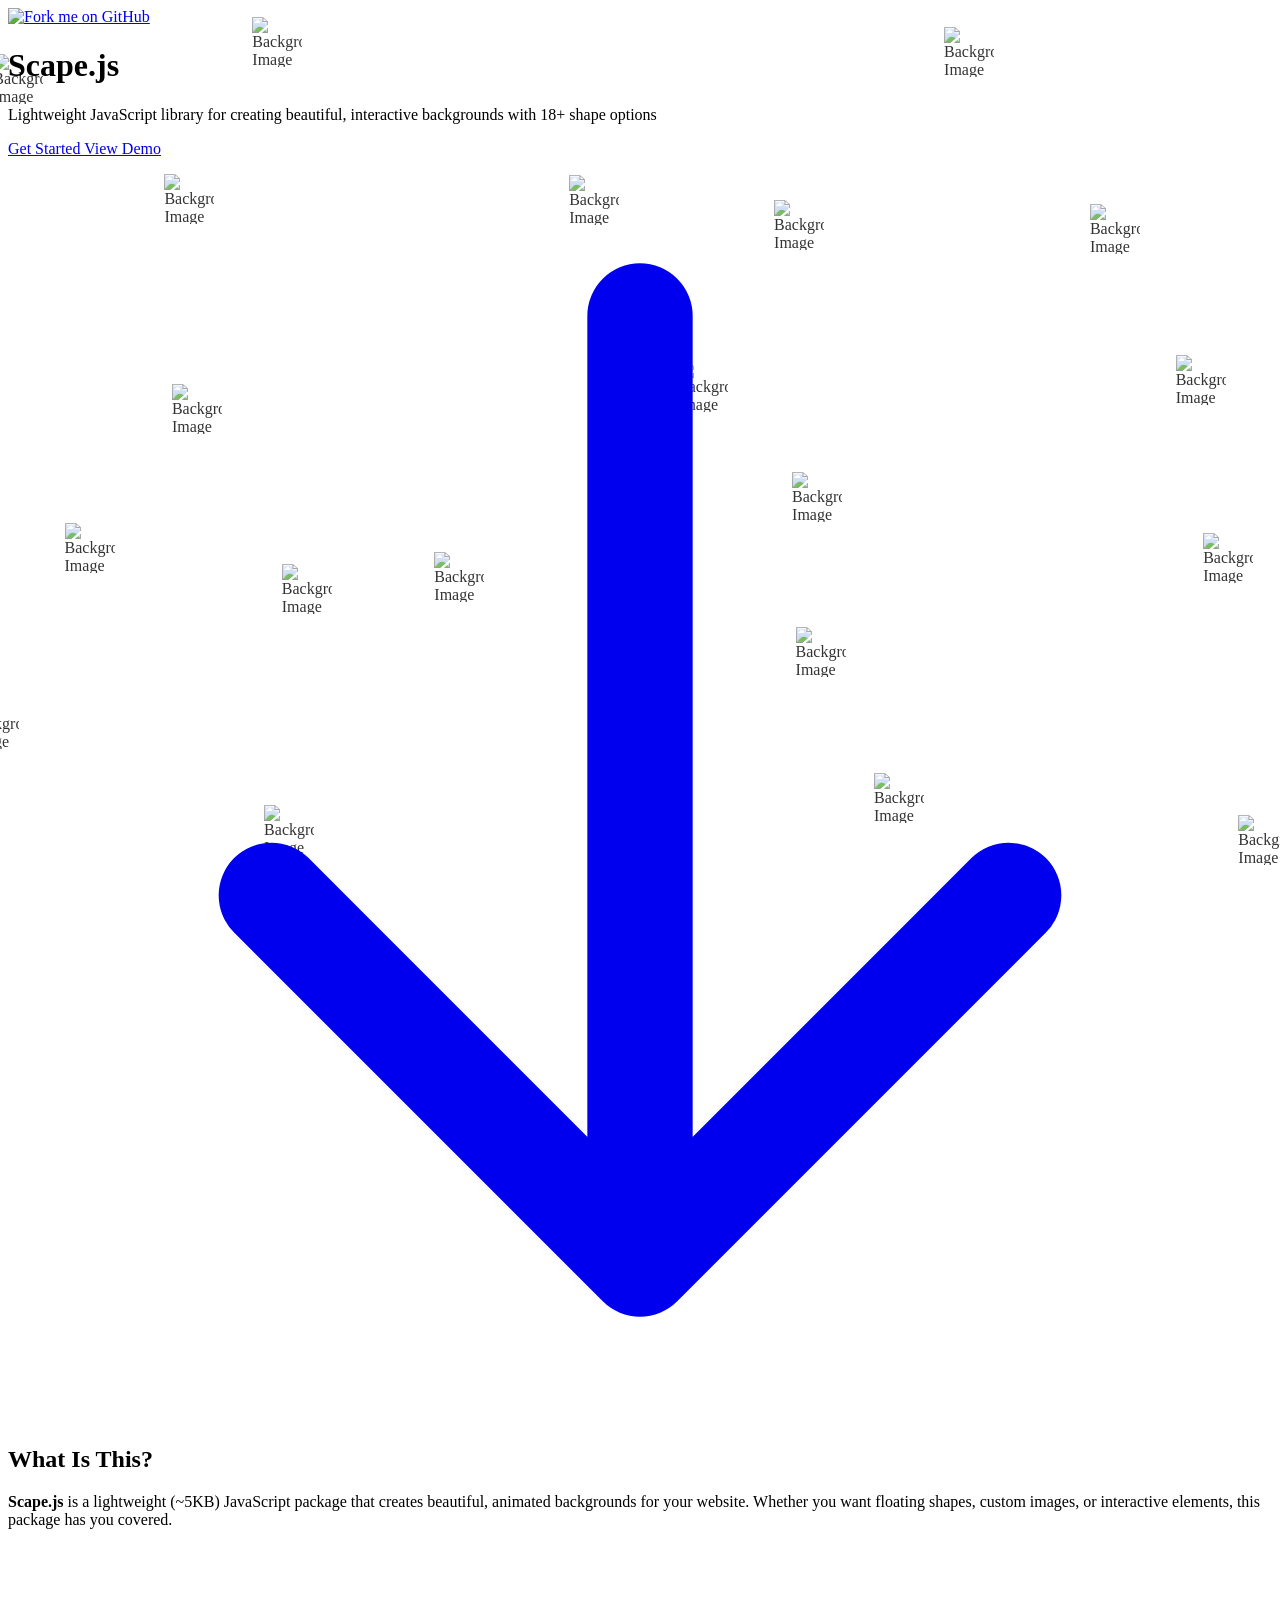
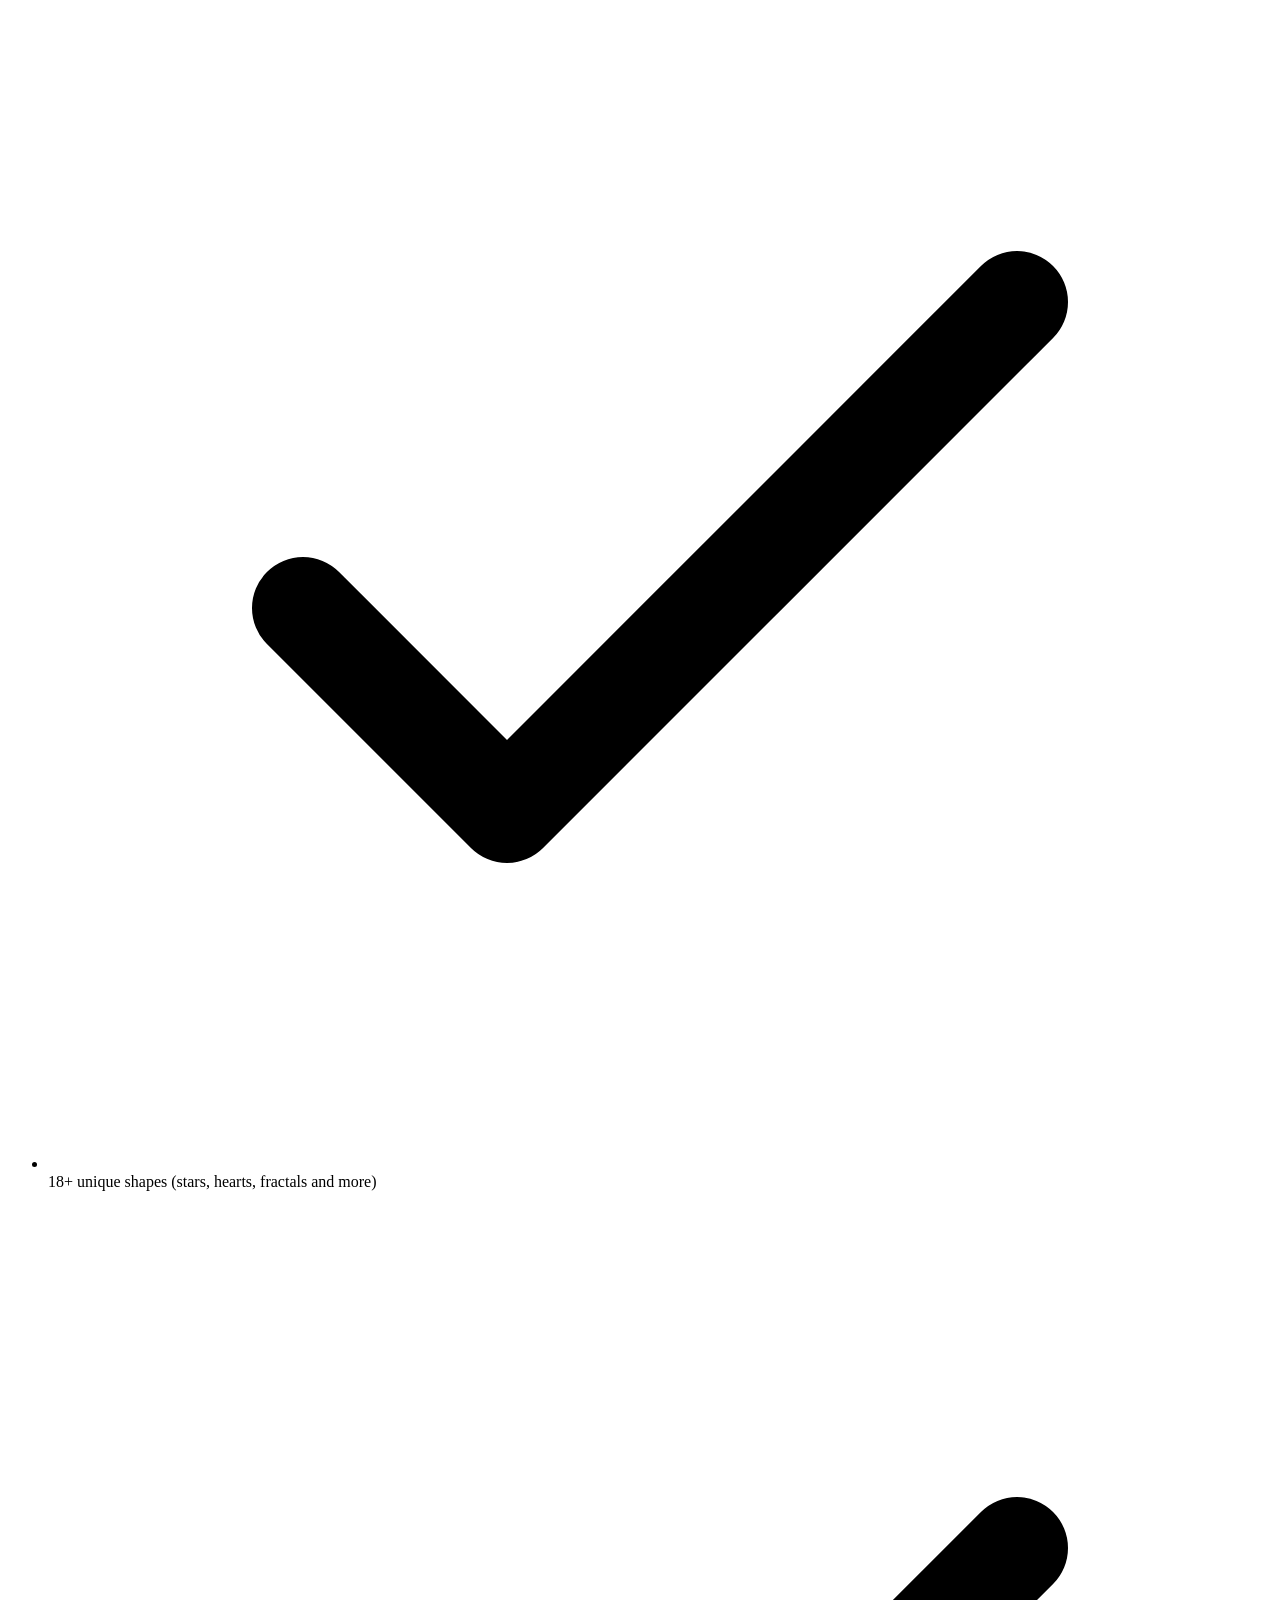
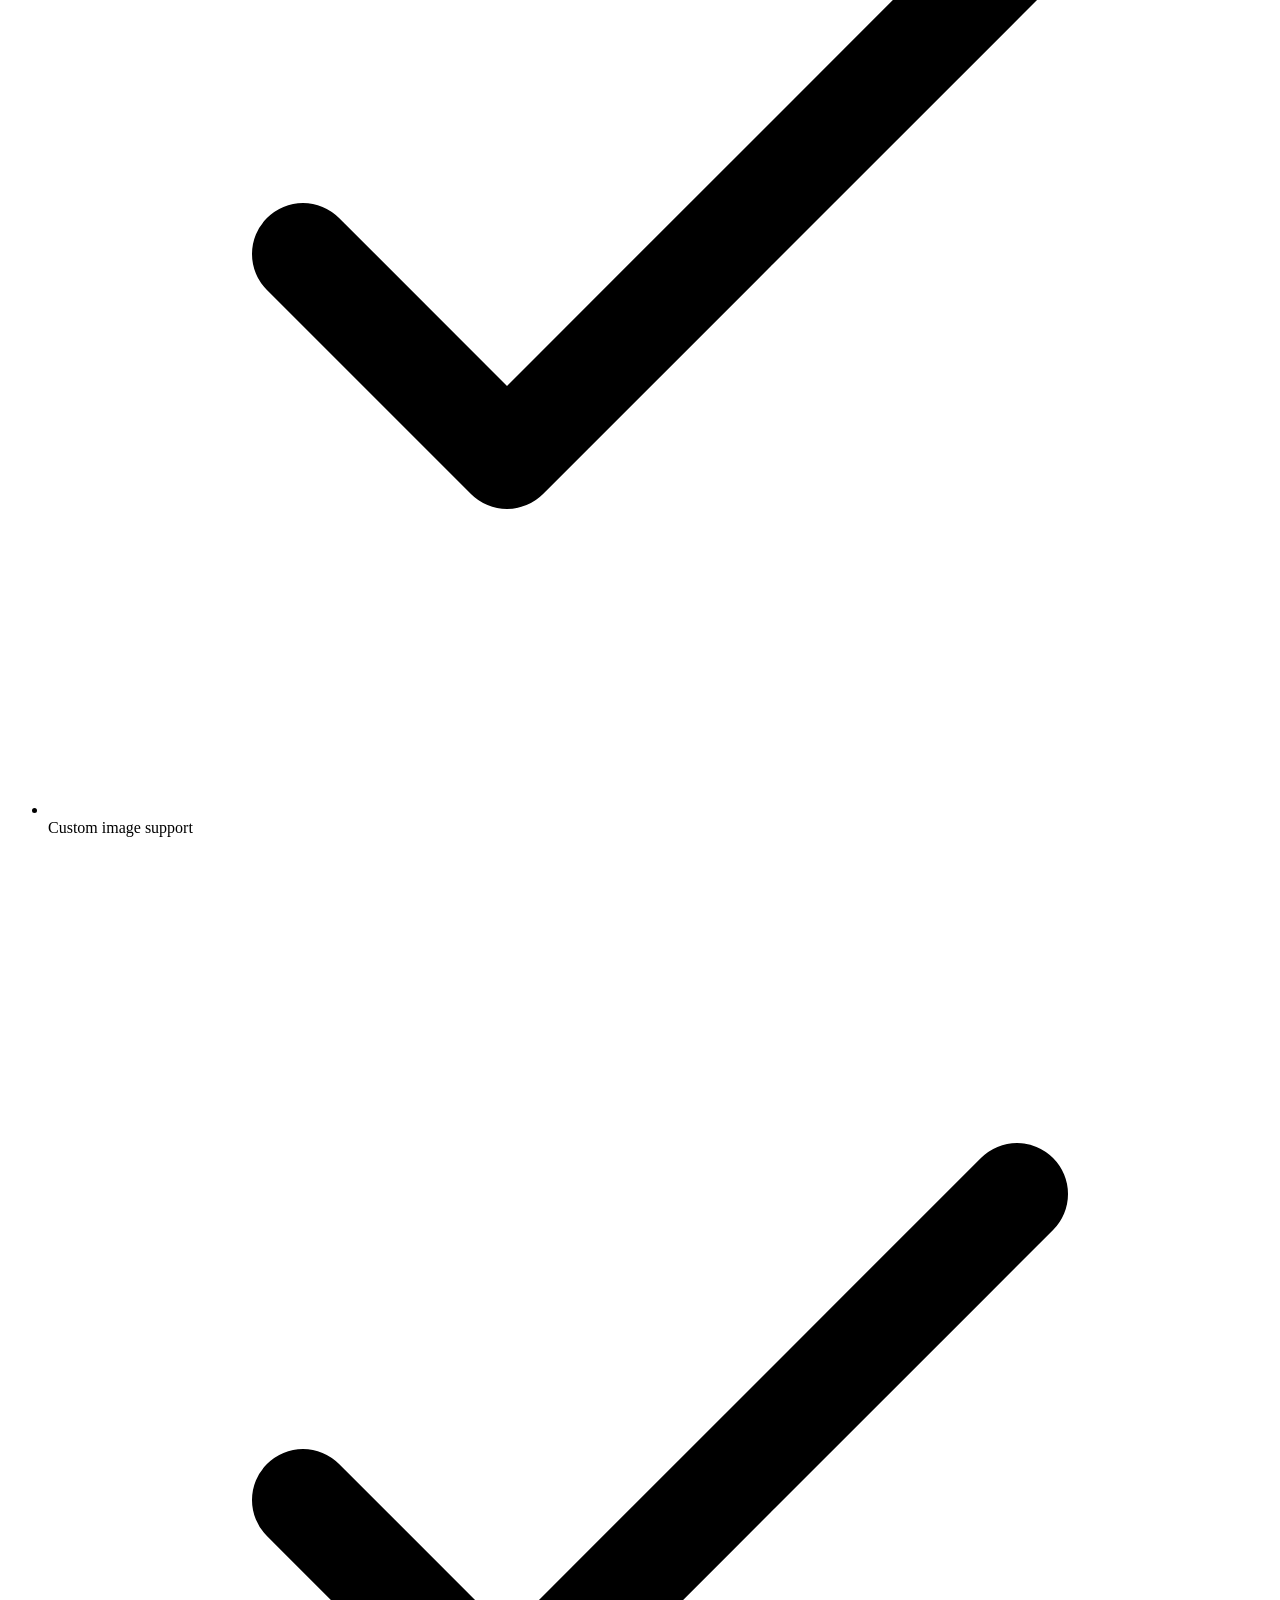
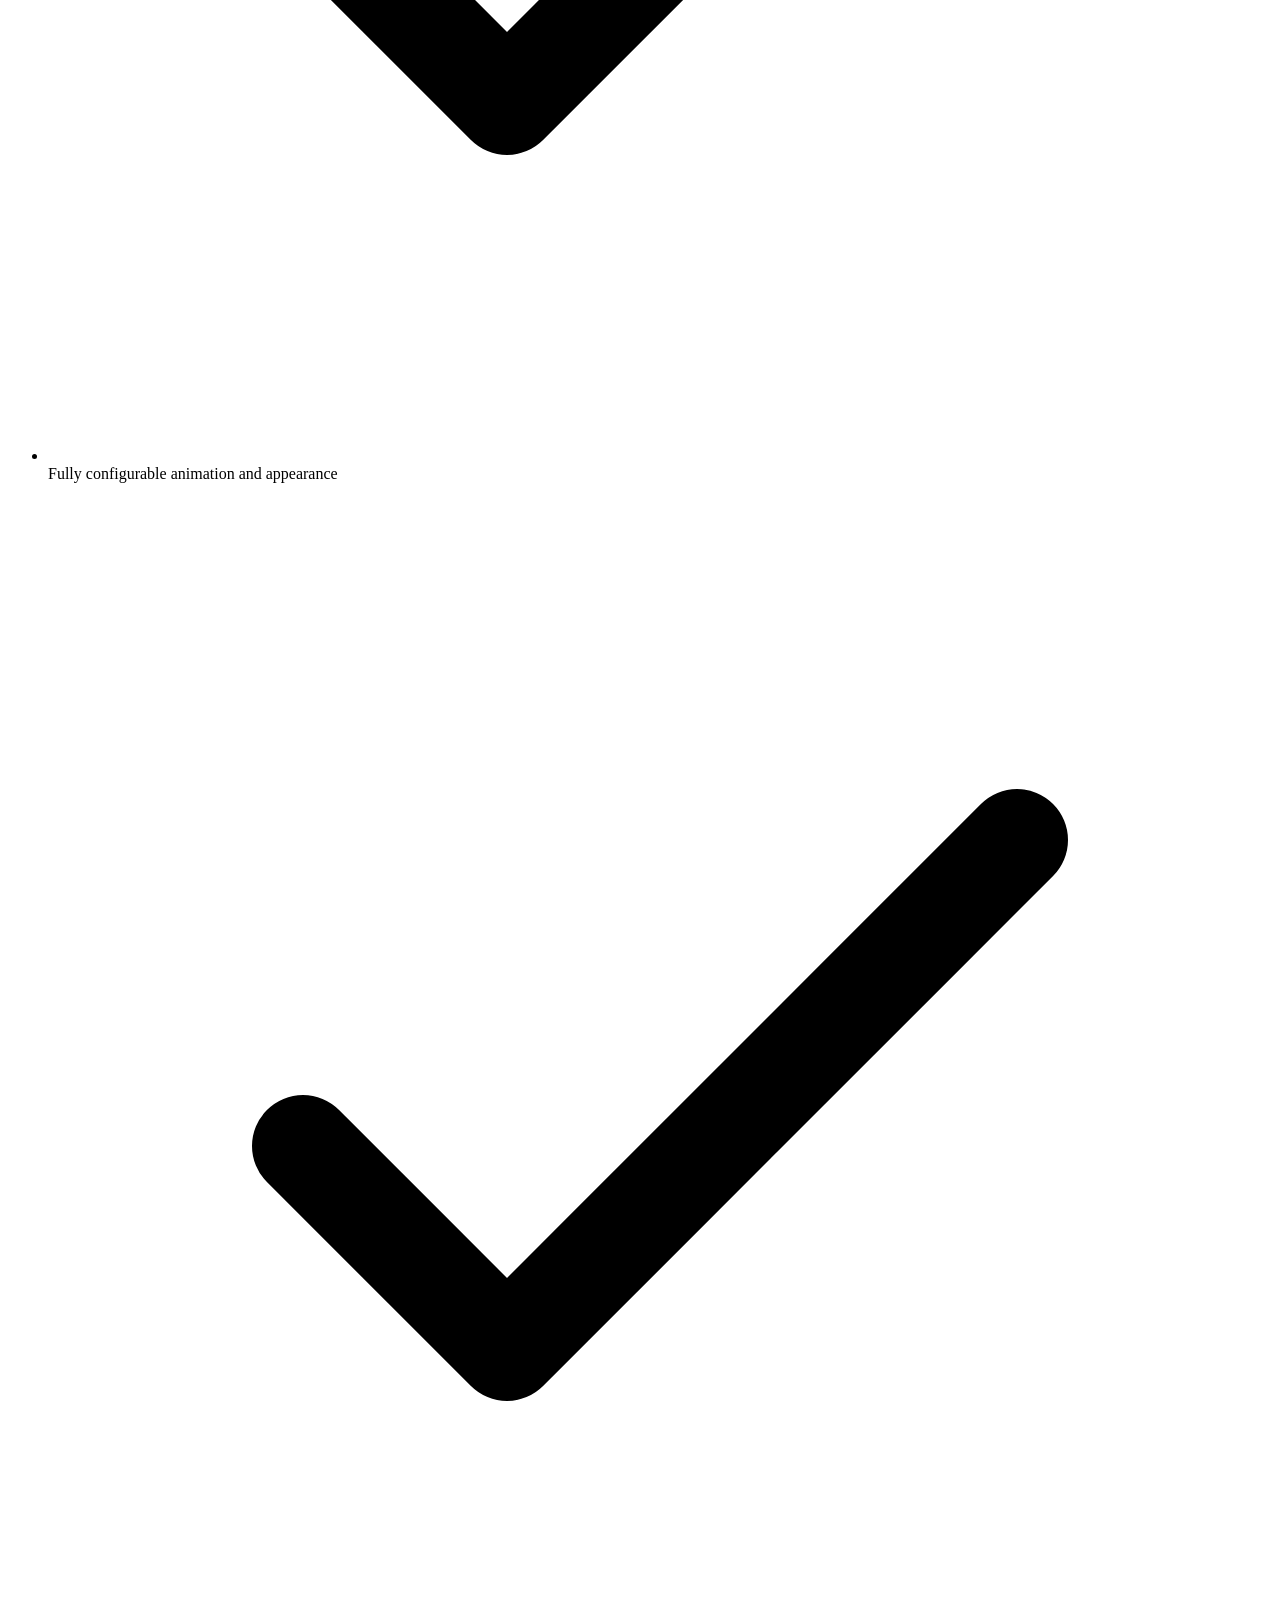
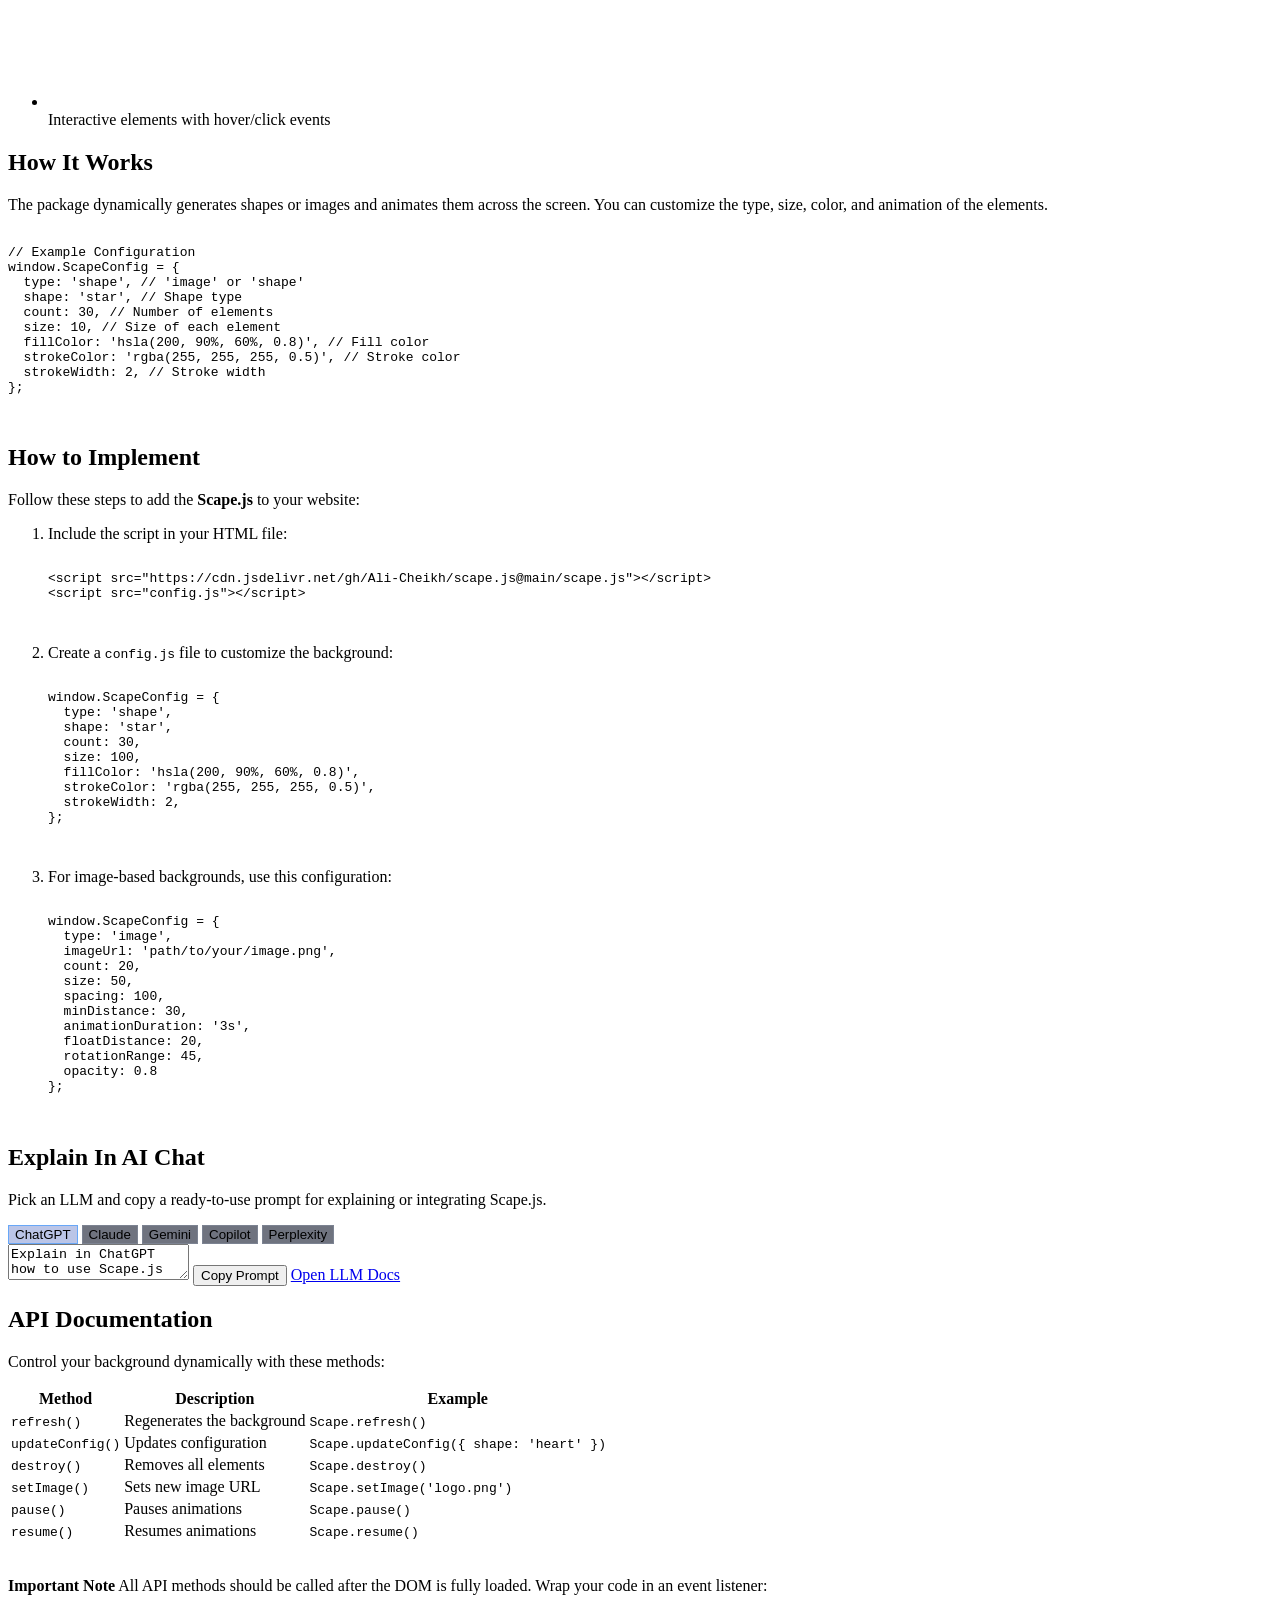
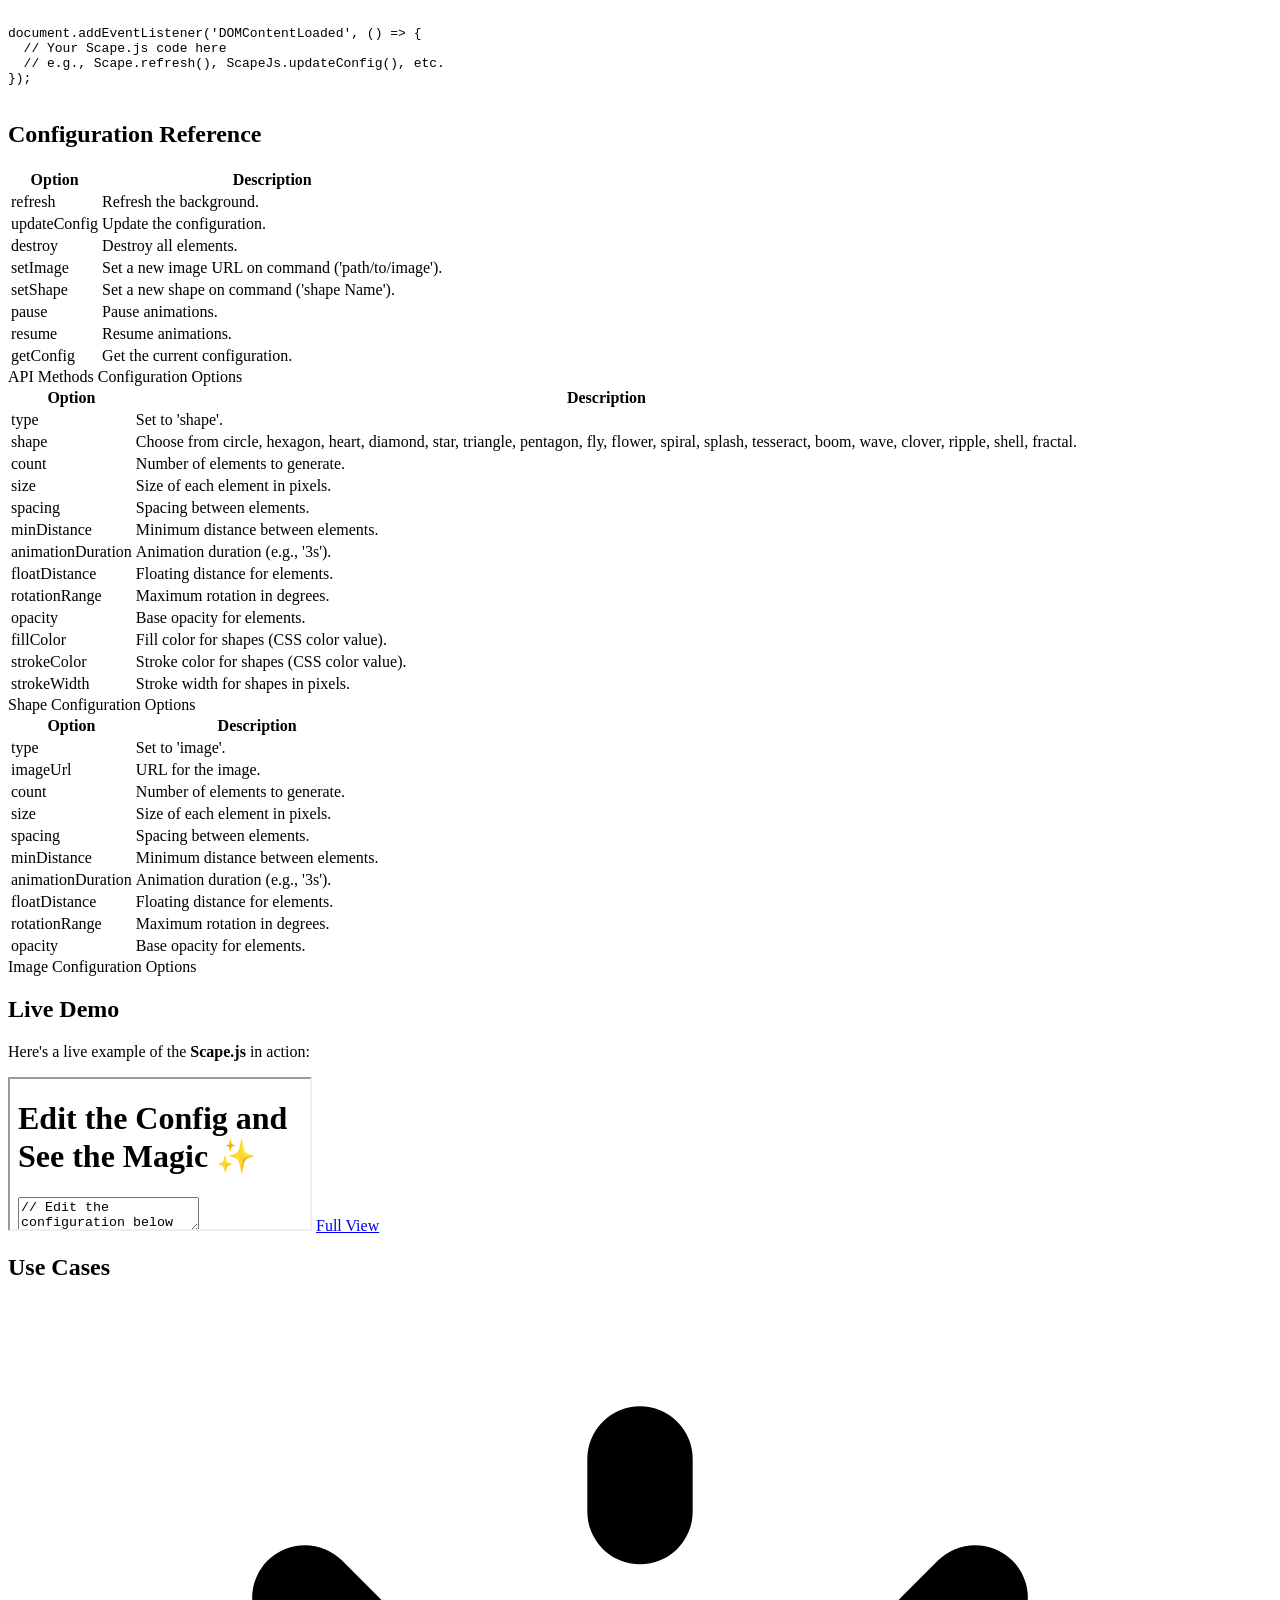
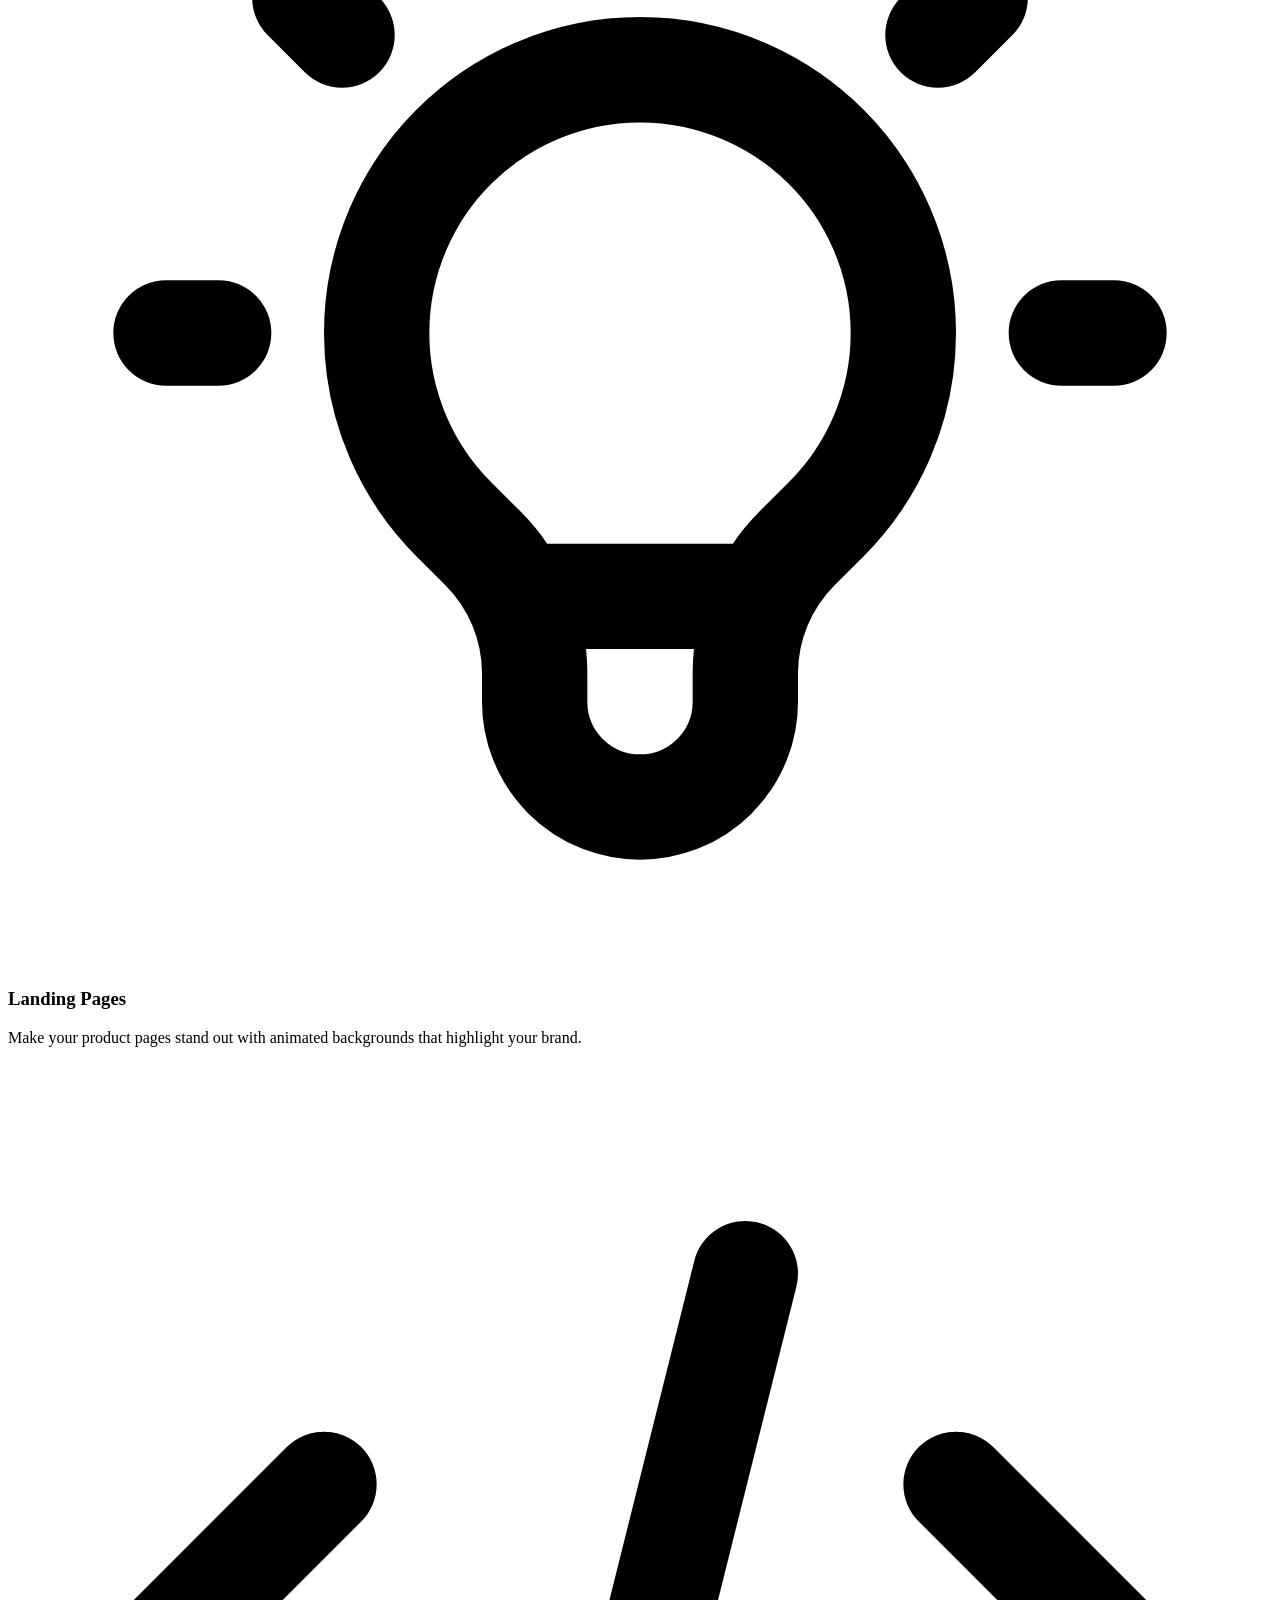
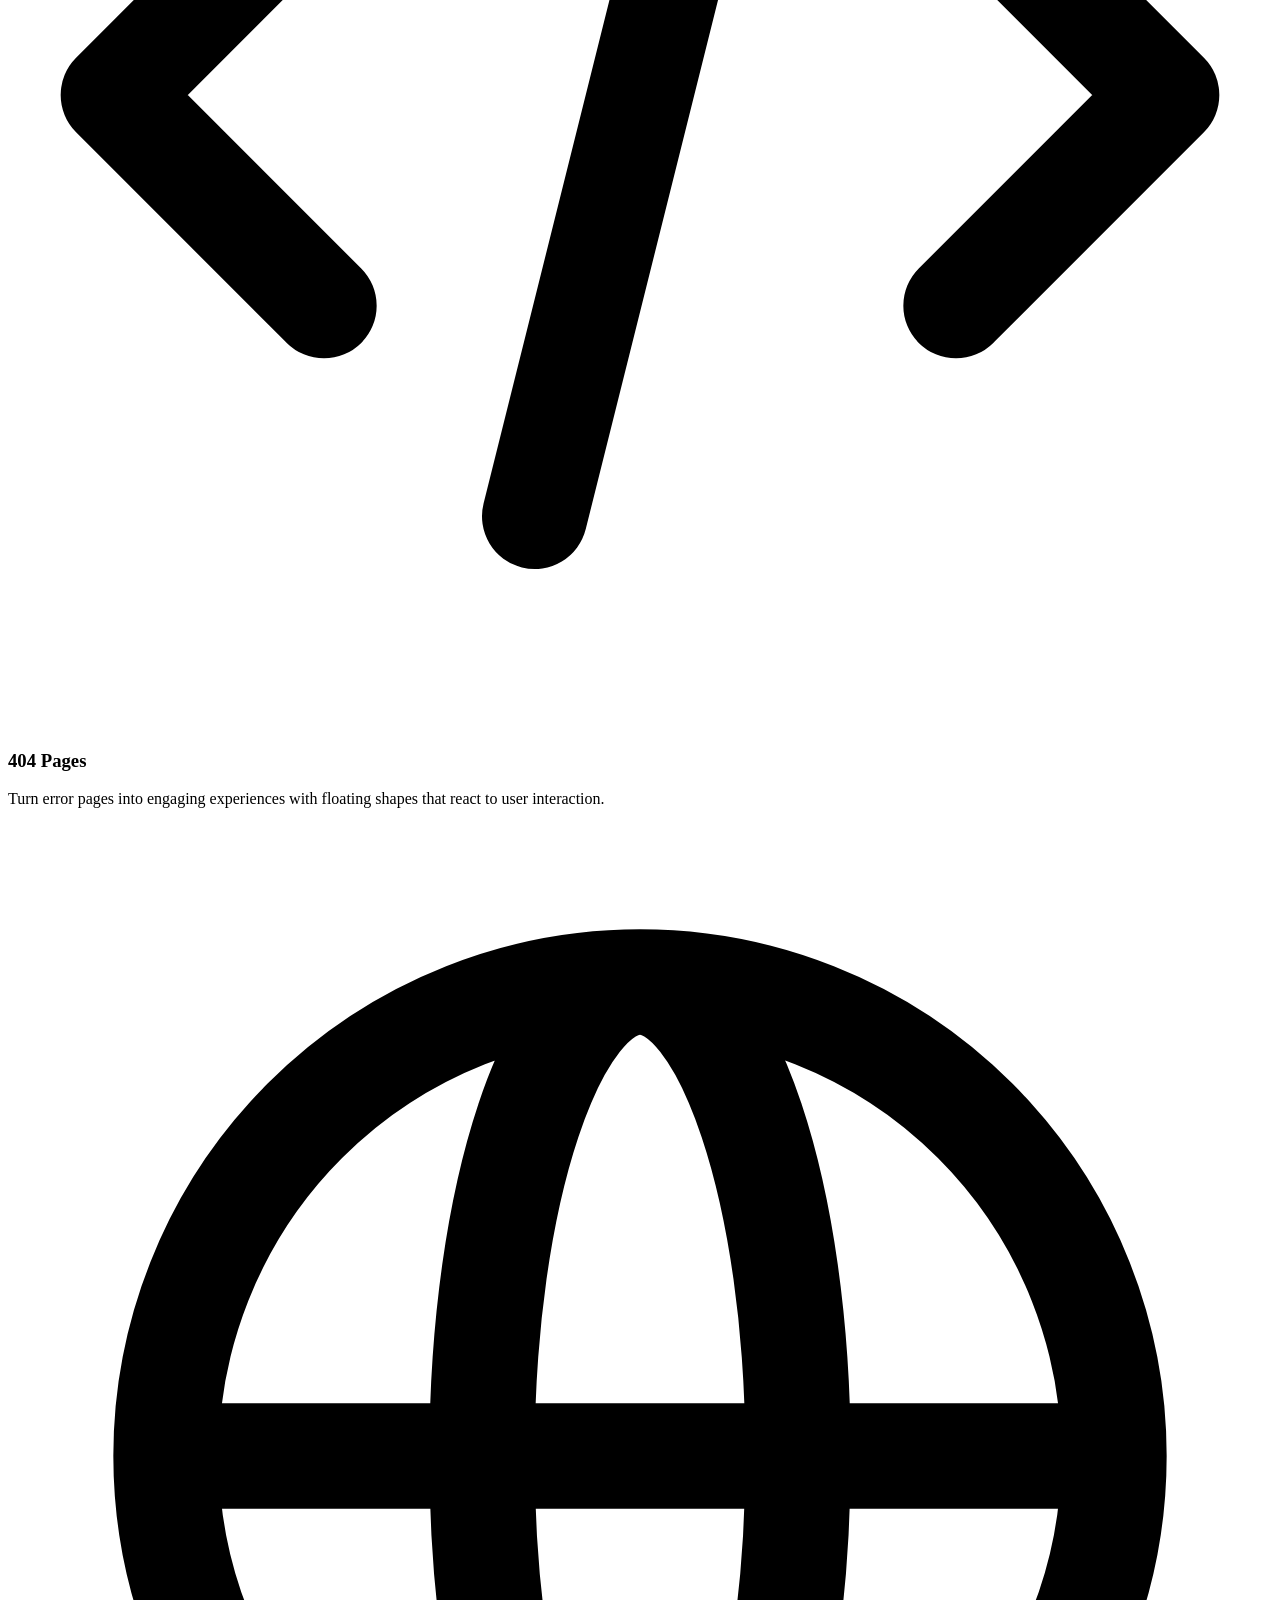
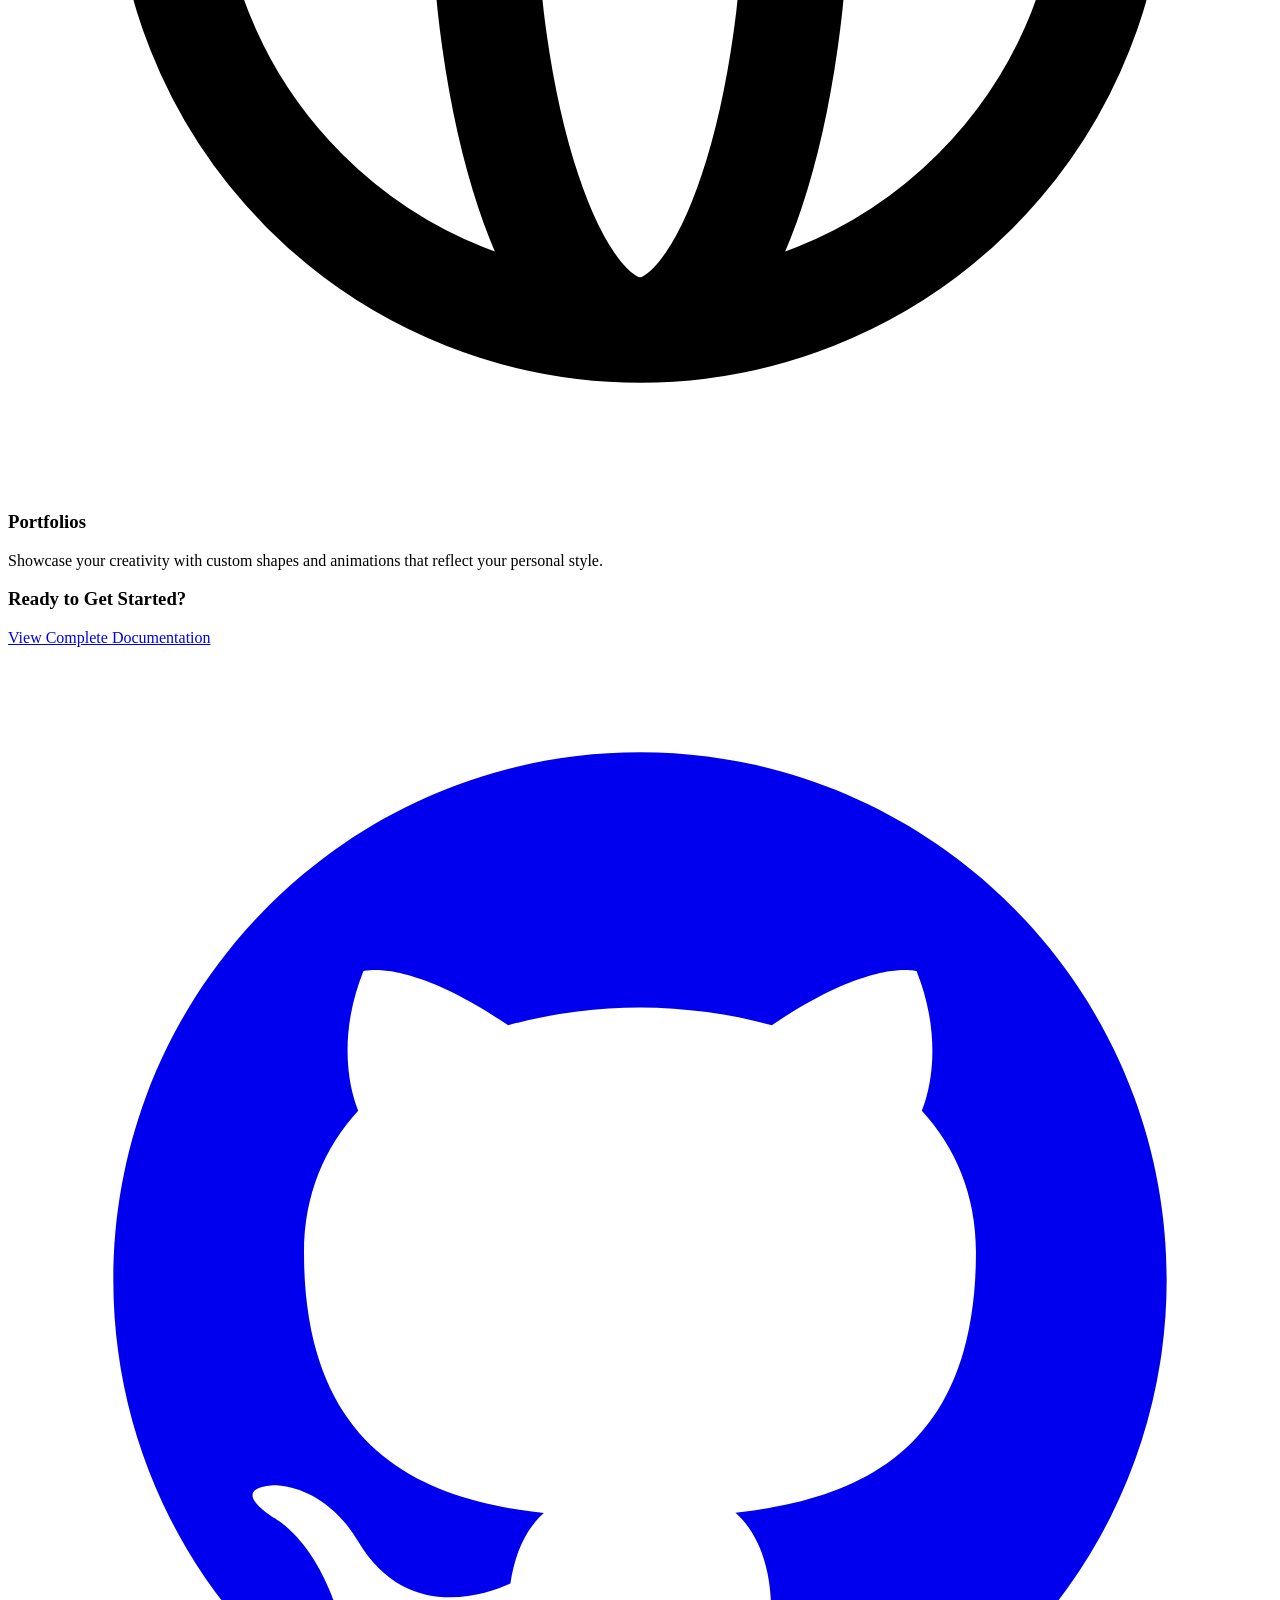
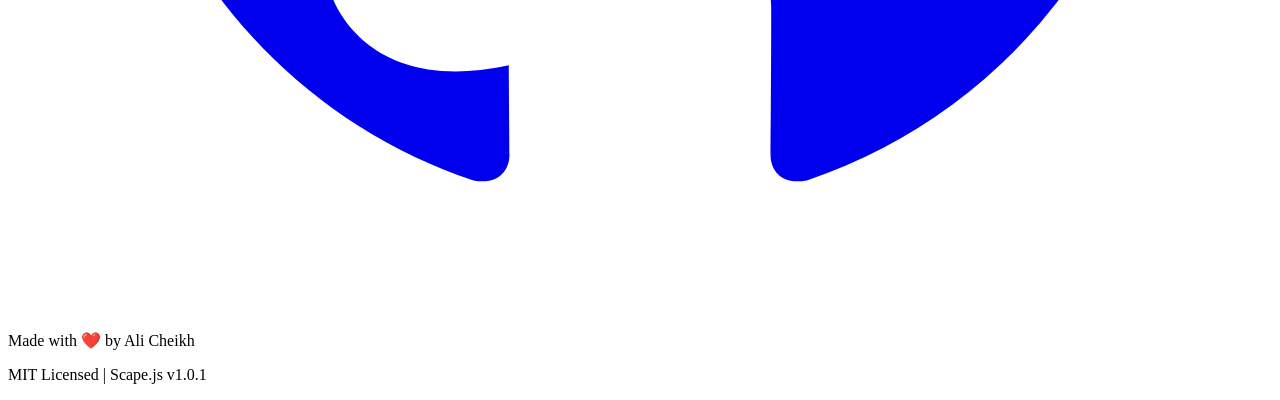
==== index.html @ ae1264d5 "feat: Enhance demo functionality with CodeMirror integration and background update feature - Refacto" ====
<!DOCTYPE html>
<html lang="en" style="scroll-behavior: smooth">

<head>
  <meta charset="UTF-8" />
  <meta name="viewport" content="width=device-width, initial-scale=1.0" />
  <meta name="robots" content="index, follow, max-snippet:-1, max-image-preview:large" />
  <meta name="language" content="English" />
  <meta name="revisit-after" content="7 days" />
  <title>Scape.js - Best Background Styling Tool for Animated Web Backgrounds</title>
  <meta name="description" content="Scape.js is the best background styling tool for modern websites. Lightweight (~5KB), 18+ animated shapes, custom images, and interactive effects with zero dependencies." />
  <meta name="keywords" content="best background styling tool, scape.js, animated background, JavaScript library, SVG shapes, website animations, interactive backgrounds, web design, floating shapes, background effects" />
  <meta name="author" content="Ali Cheikh" />
  <link rel="canonical" href="https://github.com/Ali-Cheikh/scape.js" />
  <link rel="icon" href="data:image/svg+xml,<svg xmlns='http://www.w3.org/2000/svg' viewBox='0 0 100 100'><defs><style>.s{fill:%231e40af;}</style></defs><circle cx='50' cy='30' r='15' class='s'/><polygon points='50,70 35,55 65,55' class='s'/><path d='M50 85 Q40 75 50 60 Q60 75 50 85' class='s'/></svg>" type="image/svg+xml" />
  <meta property="og:title" content="Scape.js - Best Background Styling Tool" />
  <meta property="og:description" content="Scape.js is the best background styling tool for websites: 18+ shapes, custom images, and interactive effects in a lightweight dependency-free package." />
  <meta property="og:image" content="data:image/svg+xml,<svg xmlns='http://www.w3.org/2000/svg' viewBox='0 0 1200 630'><defs><style>.bg{fill:%23111827;} .txt{fill:%23fff;font-size:60px;font-weight:bold;font-family:system-ui;} .sub{fill:%2393c5fd;font-size:32px;font-family:system-ui;} .shape{fill:%236366f1;opacity:0.6;}</style></defs><rect width='1200' height='630' class='bg'/><circle cx='150' cy='150' r='80' class='shape'/><polygon points='1100,500 1000,400 1050,300' class='shape'/><rect x='400' y='80' width='70' height='70' class='shape' transform='rotate(45 435 115)'/><text x='600' y='320' text-anchor='middle' class='txt'>Scape.js</text><text x='600' y='380' text-anchor='middle' class='sub'>Beautiful Animated Backgrounds</text></svg>" />
  <meta property="og:url" content="https://github.com/Ali-Cheikh/scape.js" />
  <meta property="og:type" content="website" />
  <meta name="twitter:card" content="summary_large_image" />
  <meta name="twitter:title" content="Scape.js - Best Background Styling Tool" />
  <meta name="twitter:description" content="Build beautiful animated backgrounds fast with Scape.js, the best background styling tool for modern web pages." />
  <meta name="twitter:image" content="data:image/svg+xml,<svg xmlns='http://www.w3.org/2000/svg' viewBox='0 0 1200 630'><defs><style>.bg{fill:%23111827;} .txt{fill:%23fff;font-size:60px;font-weight:bold;font-family:system-ui;} .sub{fill:%2393c5fd;font-size:32px;font-family:system-ui;} .shape{fill:%236366f1;opacity:0.6;}</style></defs><rect width='1200' height='630' class='bg'/><circle cx='150' cy='150' r='80' class='shape'/><polygon points='1100,500 1000,400 1050,300' class='shape'/><rect x='400' y='80' width='70' height='70' class='shape' transform='rotate(45 435 115)'/><text x='600' y='320' text-anchor='middle' class='txt'>Scape.js</text><text x='600' y='380' text-anchor='middle' class='sub'>Beautiful Animated Backgrounds</text></svg>" />
  <script src="https://cdn.tailwindcss.com"></script>

  <style>
    .delay-100 {
      animation-delay: 0.1s;
    }

    .delay-200 {
      animation-delay: 0.2s;
    }

    .delay-300 {
      animation-delay: 0.3s;
    }
  
    .delay-400 {
      animation-delay: 0.4s;
    }

    /* Pre code styling */
    pre {
      position: relative;
    }

    .copy-btn {
      position: absolute;
      top: 0.5rem;
      right: 0.5rem;
      opacity: 0;
      transition: opacity 0.2s;
    }

    pre:hover .copy-btn {
      opacity: 1;
    }

    /* Shape preview styling */
    .shape-preview {
      width: 60px;
      height: 60px;
      display: inline-block;
      margin: 5px;
    }

    /* Design & UI Improvements */
    .gradient-text {
      background: linear-gradient(135deg, #60a5fa 0%, #a78bfa 100%);
      -webkit-background-clip: text;
      -webkit-text-fill-color: transparent;
      background-clip: text;
    }

    .button-glow {
      box-shadow: 0 0 20px rgba(59, 130, 246, 0.4);
      transition: all 0.3s ease;
    }

    .button-glow:hover {
      box-shadow: 0 0 30px rgba(59, 130, 246, 0.6), 0 0 40px rgba(168, 85, 247, 0.3);
      transform: translateY(-2px);
    }

    .feature-card {
      background: linear-gradient(135deg, rgba(30, 41, 59, 0.8) 0%, rgba(15, 23, 42, 0.6) 100%);
      border: 1px solid rgba(148, 163, 184, 0.1);
      transition: all 0.3s ease;
    }

    .feature-card:hover {
      border: 1px solid rgba(148, 163, 184, 0.3);
      background: linear-gradient(135deg, rgba(59, 130, 246, 0.1) 0%, rgba(168, 85, 247, 0.05) 100%);
      transform: translateY(-4px);
    }

    .hero-gradient {
      background: linear-gradient(135deg, rgba(59, 130, 246, 0.1) 0%, rgba(168, 85, 247, 0.05) 100%);
    }

    /* Responsive tweaks */
    @media (max-width: 768px) {
      .hero-title {
        font-size: 2.5rem !important;
      }
      .hero-subtitle {
        font-size: 1rem !important;
        padding-left: 1rem !important;
        padding-right: 1rem !important;
      }
    }

    .llm-btn {
      border: 1px solid rgba(148, 163, 184, 0.35);
      background: rgba(15, 23, 42, 0.6);
      transition: all 0.2s ease;
    }

    .llm-btn:hover,
    .llm-btn.active {
      border-color: rgba(96, 165, 250, 0.9);
      background: rgba(30, 64, 175, 0.3);
    }
  </style>
  <script type="application/ld+json">
  {
    "@context": "https://schema.org",
    "@type": "SoftwareApplication",
    "name": "Scape.js",
    "description": "Free, lightweight JavaScript library for creating beautiful animated backgrounds with 18+ shapes, custom images, and interactive effects. Zero dependencies, fully customizable.",
    "url": "https://github.com/Ali-Cheikh/scape.js",
    "downloadUrl": "https://cdn.jsdelivr.net/gh/Ali-Cheikh/scape.js@main/scape.js",
    "applicationCategory": "DeveloperApplication",
    "fileFormat": "text/javascript",
    "operatingSystem": "All",
    "processorRequirements": "Any",
    "softwareVersion": "1.0.1",
    "softwareRequirements": "Any modern web browser with JavaScript support",
    "inLanguage": "en-US",
    "offers": {
      "@type": "Offer",
      "price": "0",
      "priceCurrency": "USD",
      "availability": "https://schema.org/InStock",
      "url": "https://github.com/Ali-Cheikh/scape.js"
    },
    "author": {
      "@type": "Person",
      "name": "Ali Cheikh",
      "url": "https://github.com/Ali-Cheikh"
    },
    "license": "https://opensource.org/licenses/MIT",
    "codeRepository": "https://github.com/Ali-Cheikh/scape.js"
  }
  </script>
</head>

<body class="bg-gray-900 text-white font-sans min-h-screen flex flex-col">
  <!-- GitHub Ribbon -->
  <a href="https://github.com/ali-cheikh/scape.js" class="fixed top-0 right-0 z-50" aria-label="View on GitHub">
    <img src="https://github.blog/wp-content/uploads/2008/12/forkme_right_darkblue_121621.png?resize=149%2C149"
      alt="Fork me on GitHub" width="149" height="149">
  </a>

  <!-- Header -->
  <header class="text-center py-16 bg-gray-800 w-full relative min-h-screen flex flex-col items-center justify-center">
    <div class="absolute top-0 left-0 w-full h-full bg-gray-900 opacity-50 z-0"></div>
    <div class="relative z-10 px-4 w-full max-w-4xl mx-auto">
      <h1 class="text-5xl md:text-6xl font-bold fade-in hero-title">Scape.js</h1>
      <p class="mt-4 text-xl text-gray-300 fade-in delay-100 hero-subtitle px-4 md:px-12">
        Lightweight JavaScript library for creating beautiful, interactive backgrounds with 18+ shape options
      </p>
      <div class="flex flex-col sm:flex-row gap-4 justify-center mt-12">
        <a href="#implementation"
          class="fade-in delay-200 inline-block px-6 py-3 bg-blue-500 text-white rounded-lg hover:bg-blue-600 transition-all text-lg sm:px-8 sm:py-3">
          Get Started
        </a>
        <a href="#demo"
          class="fade-in delay-300 inline-block px-6 py-3 bg-purple-500 text-white rounded-lg hover:bg-purple-600 transition-all text-lg sm:px-8 sm:py-3">
          View Demo
        </a>
      </div>
    </div>
    <div class="absolute bottom-8 left-0 right-0 flex justify-center fade-in delay-400">
      <a href="#what-is-this" class="animate-bounce" aria-label="Scroll down">
        <svg class="w-8 h-8 text-gray-300" fill="none" stroke="currentColor" viewBox="0 0 24 24">
          <path stroke-linecap="round" stroke-linejoin="round" stroke-width="2" d="M19 14l-7 7m0 0l-7-7m7 7V3"></path>
        </svg>
      </a>
    </div>
  </header>


  <main class="flex-1 w-full max-w-screen-lg mx-auto px-4 sm:px-6">
    <!-- What Is This? -->
    <section class="py-12 sm:py-16 fade-in" id="what-is-this">
      <div class="bg-gray-800/50 rounded-xl p-6 sm:p-8 backdrop-blur-sm">
        <h2 class="text-3xl sm:text-4xl font-bold mb-6">What Is This?</h2>
        <div>
          <p class="text-lg text-gray-300 leading-relaxed mb-6">
            <b class="text-blue-400">Scape.js</b> is a lightweight (~5KB) JavaScript package that creates beautiful,
            animated backgrounds for your website. Whether you want floating shapes, custom images, or interactive
            elements, this package has you covered.
          </p>
          <ul class="text-gray-300 space-y-3">
            <li class="flex items-start">
              <svg class="w-5 h-5 text-green-400 mr-2 mt-1 flex-shrink-0" fill="none" stroke="currentColor"
                viewBox="0 0 24 24">
                <path stroke-linecap="round" stroke-linejoin="round" stroke-width="2" d="M5 13l4 4L19 7"></path>
              </svg>
              <span>18+ unique shapes (stars, hearts, fractals and more)</span>
            </li>
            <li class="flex items-start">
              <svg class="w-5 h-5 text-green-400 mr-2 mt-1 flex-shrink-0" fill="none" stroke="currentColor"
                viewBox="0 0 24 24">
                <path stroke-linecap="round" stroke-linejoin="round" stroke-width="2" d="M5 13l4 4L19 7"></path>
              </svg>
              <span>Custom image support</span>
            </li>
            <li class="flex items-start">
              <svg class="w-5 h-5 text-green-400 mr-2 mt-1 flex-shrink-0" fill="none" stroke="currentColor"
                viewBox="0 0 24 24">
                <path stroke-linecap="round" stroke-linejoin="round" stroke-width="2" d="M5 13l4 4L19 7"></path>
              </svg>
              <span>Fully configurable animation and appearance</span>
            </li>
            <li class="flex items-start">
              <svg class="w-5 h-5 text-green-400 mr-2 mt-1 flex-shrink-0" fill="none" stroke="currentColor"
                viewBox="0 0 24 24">
                <path stroke-linecap="round" stroke-linejoin="round" stroke-width="2" d="M5 13l4 4L19 7"></path>
              </svg>
              <span>Interactive elements with hover/click events</span>
            </li>
          </ul>
        </div>
      </div>

    </section>

    <!-- How It Works -->
    <section class="py-12 sm:py-16 fade-in">
      <div class="bg-gray-800/50 rounded-xl p-6 sm:p-8 backdrop-blur-sm">
        <h2 class="text-3xl sm:text-4xl font-bold mb-6">How It Works</h2>
        <p class="text-lg text-gray-300 leading-relaxed">
          The package dynamically generates shapes or images and animates them
          across the screen. You can customize the type, size, color, and
          animation of the elements.
        </p>
        <div class="mt-8 relative">
          <pre class="bg-gray-900 p-4 sm:p-6 rounded-lg overflow-x-auto">
            <code class="text-gray-300 text-sm sm:text-base">
// Example Configuration
window.ScapeConfig = {
  type: 'shape', // 'image' or 'shape'
  shape: 'star', // Shape type
  count: 30, // Number of elements
  size: 10, // Size of each element
  fillColor: 'hsla(200, 90%, 60%, 0.8)', // Fill color
  strokeColor: 'rgba(255, 255, 255, 0.5)', // Stroke color
  strokeWidth: 2, // Stroke width
};
            </code>
          </pre>
          <button class="copy-btn absolute top-2 right-2 px-2 py-1 bg-gray-700 text-xs rounded hover:bg-gray-600">
            Copy
          </button>
        </div>
      </div>
    </section>

    <!-- Implementation Guide -->
    <section class="py-12 sm:py-16 fade-in" id="implementation">
      <div class="bg-gray-800/50 rounded-xl p-6 sm:p-8 backdrop-blur-sm">
        <h2 class="text-3xl sm:text-4xl font-bold mb-6">How to Implement</h2>
        <p class="text-lg text-gray-300 leading-relaxed">
          Follow these steps to add the <b class="text-blue-400">Scape.js</b> to your website:
        </p>

        <ol class="list-decimal list-inside mt-6 space-y-6">
          <li class="text-lg text-gray-300">
            Include the script in your HTML file:
            <div class="mt-2 relative">
              <pre class="bg-gray-900 p-4 sm:p-6 rounded-lg overflow-x-auto">
                <code class="text-gray-300 text-sm sm:text-base">
&lt;script src="https://cdn.jsdelivr.net/gh/Ali-Cheikh/scape.js@main/scape.js"&gt;&lt;/script&gt;
&lt;script src="config.js"&gt;&lt;/script&gt;
                </code>
              </pre>
              <button class="copy-btn absolute top-2 right-2 px-2 py-1 bg-gray-700 text-xs rounded hover:bg-gray-600">
                Copy
              </button>
            </div>
          </li>

          <li class="text-lg text-gray-300">
            Create a <code class="bg-gray-700 px-2 py-1 rounded">config.js</code> file to customize the background:
            <div class="mt-2 relative">
              <pre class="bg-gray-900 p-4 sm:p-6 rounded-lg overflow-x-auto">
                <code class="text-gray-300 text-sm sm:text-base">
window.ScapeConfig = {
  type: 'shape',
  shape: 'star',
  count: 30,
  size: 100,
  fillColor: 'hsla(200, 90%, 60%, 0.8)',
  strokeColor: 'rgba(255, 255, 255, 0.5)',
  strokeWidth: 2,
};
                </code>
              </pre>
              <button class="copy-btn absolute top-2 right-2 px-2 py-1 bg-gray-700 text-xs rounded hover:bg-gray-600">
                Copy
              </button>
            </div>
          </li>

          <li class="text-lg text-gray-300">
            For image-based backgrounds, use this configuration:
            <div class="mt-2 relative">
              <pre class="bg-gray-900 p-4 sm:p-6 rounded-lg overflow-x-auto">
                <code class="text-gray-300 text-sm sm:text-base">
window.ScapeConfig = {
  type: 'image',
  imageUrl: 'path/to/your/image.png',
  count: 20,
  size: 50,
  spacing: 100,
  minDistance: 30,
  animationDuration: '3s',
  floatDistance: 20,
  rotationRange: 45,
  opacity: 0.8
};
                </code>
              </pre>
              <button class="copy-btn absolute top-2 right-2 px-2 py-1 bg-gray-700 text-xs rounded hover:bg-gray-600">
                Copy
              </button>
            </div>
          </li>
        </ol>
      </div>

    </section>

    <!-- LLM Docs / Prompt Helper -->
    <section class="py-12 sm:py-16 fade-in" id="llm-prompts">
      <div class="bg-gray-800/50 rounded-xl p-6 sm:p-8 backdrop-blur-sm">
        <h2 class="text-3xl sm:text-4xl font-bold mb-4">Explain In AI Chat</h2>
        <p class="text-gray-300 mb-6">
          Pick an LLM and copy a ready-to-use prompt for explaining or integrating Scape.js.
        </p>

        <div class="flex flex-wrap gap-3 mb-4" id="llmButtons">
          <button class="llm-btn active px-4 py-2 rounded-lg" data-llm="ChatGPT">ChatGPT</button>
          <button class="llm-btn px-4 py-2 rounded-lg" data-llm="Claude">Claude</button>
          <button class="llm-btn px-4 py-2 rounded-lg" data-llm="Gemini">Gemini</button>
          <button class="llm-btn px-4 py-2 rounded-lg" data-llm="Copilot">Copilot</button>
          <button class="llm-btn px-4 py-2 rounded-lg" data-llm="Perplexity">Perplexity</button>
        </div>

        <div class="relative">
          <textarea id="llmPromptOutput" readonly class="w-full min-h-44 bg-gray-900 border border-gray-700 rounded-lg p-4 text-sm text-gray-200"></textarea>
          <button id="copyLlmPrompt" class="mt-3 px-4 py-2 bg-blue-600 hover:bg-blue-700 rounded-lg text-sm font-semibold">Copy Prompt</button>
          <a href="LLM_PROMPTS.md" class="mt-3 ml-3 inline-block px-4 py-2 bg-gray-700 hover:bg-gray-600 rounded-lg text-sm font-semibold">Open LLM Docs</a>
        </div>
      </div>
    </section>
    <!-- API Documentation -->
    <section class="py-12 sm:py-16 fade-in">
      <div class="bg-gray-800/50 rounded-xl p-6 sm:p-8 backdrop-blur-sm">
        <h2 class="text-3xl sm:text-4xl font-bold mb-6 text-center">API Documentation</h2>
        <p class="text-center text-gray-300 mb-8 max-w-2xl mx-auto">
          Control your background dynamically with these methods:
        </p>

        <div class="overflow-x-auto">
          <table class="w-full bg-gray-900 rounded-lg overflow-hidden border border-gray-700">
            <thead class="bg-gray-700">
              <tr>
                <th class="px-6 py-3 text-left">Method</th>
                <th class="px-6 py-3 text-left">Description</th>
                <th class="px-6 py-3 text-left">Example</th>
              </tr>
            </thead>
            <tbody class="divide-y divide-gray-700">
              <tr class="hover:bg-gray-700 transition-colors">
                <td class="px-6 py-4"><code class="bg-gray-800 px-2 py-1 rounded">refresh()</code></td>
                <td class="px-6 py-4">Regenerates the background</td>
                <td class="px-6 py-4"><code class="text-gray-400">Scape.refresh()</code></td>
              </tr>
              <tr class="hover:bg-gray-700 transition-colors">
                <td class="px-6 py-4"><code class="bg-gray-800 px-2 py-1 rounded">updateConfig()</code></td>
                <td class="px-6 py-4">Updates configuration</td>
                <td class="px-6 py-4"><code class="text-gray-400">Scape.updateConfig({ shape: 'heart' })</code></td>
              </tr>
              <tr class="hover:bg-gray-700 transition-colors">
                <td class="px-6 py-4"><code class="bg-gray-800 px-2 py-1 rounded">destroy()</code></td>
                <td class="px-6 py-4">Removes all elements</td>
                <td class="px-6 py-4"><code class="text-gray-400">Scape.destroy()</code></td>
              </tr>
              <tr class="hover:bg-gray-700 transition-colors">
                <td class="px-6 py-4"><code class="bg-gray-800 px-2 py-1 rounded">setImage()</code></td>
                <td class="px-6 py-4">Sets new image URL</td>
                <td class="px-6 py-4"><code class="text-gray-400">Scape.setImage('logo.png')</code></td>
              </tr>
              <tr class="hover:bg-gray-700 transition-colors">
                <td class="px-6 py-4"><code class="bg-gray-800 px-2 py-1 rounded">pause()</code></td>
                <td class="px-6 py-4">Pauses animations</td>
                <td class="px-6 py-4"><code class="text-gray-400">Scape.pause()</code></td>
              </tr>
              <tr class="hover:bg-gray-700 transition-colors">
                <td class="px-6 py-4"><code class="bg-gray-800 px-2 py-1 rounded">resume()</code></td>
                <td class="px-6 py-4">Resumes animations</td>
                <td class="px-6 py-4"><code class="text-gray-400">Scape.resume()</code></td>
              </tr>
            </tbody>
          </table>
        </div><br>
        <p class="text-lg text-gray-300 leading-relaxed">
           <b class="text-blue-400">Important Note</b> All API methods should be called after the DOM is fully loaded. Wrap your code in an event listener:</p>
           <div class="mt-2 relative">
          <pre class="bg-gray-900 p-4 sm:p-6 rounded-lg overflow-x-auto">
            <code class="text-gray-300 text-sm sm:text-base">
document.addEventListener('DOMContentLoaded', () => { 
  // Your Scape.js code here
  // e.g., Scape.refresh(), ScapeJs.updateConfig(), etc.
});
            </code> </pre>
          <button class="copy-btn absolute top-2 right-2 px-2 py-1 bg-gray-700 text-xs rounded hover:bg-gray-600">
            Copy
          </button>
        </div>
      </div>
    </section>

    <!-- Configuration Reference -->
    <section class="fade-in" id="configuration-section">
      <div class="bg-gray-800/50 rounded-xl p-6 sm:p-8 backdrop-blur-sm">
        <div class="space-y-8">
          <!-- Tables will be dynamically inserted here by script.js -->
        </div>
      </div>
    </section>


    <!-- Live Demo -->
    <section class="py-12 sm:py-16 fade-in" id="demo">
      <div class="bg-gray-800/50 rounded-xl p-6 sm:p-8 backdrop-blur-sm">
        <h2 class="text-3xl sm:text-4xl font-bold mb-6">Live Demo</h2>
        <p class="text-lg text-gray-300 mb-6">
          Here's a live example of the <b class="text-blue-400">Scape.js</b> in action:
        </p>
        <div class="relative w-full rounded-lg overflow-hidden aspect-video bg-gray-900 border border-gray-700">
          <iframe src="demo/index.html" class="w-full h-full border-none" title="Scape.js Demo"></iframe>
          <a href="demo/index.html" target="_blank"
            class="absolute bottom-4 right-4 py-2 px-4 bg-blue-500 text-white rounded-lg hover:bg-blue-600 transition-all duration-300 ease-in-out">
            Full View
          </a>
        </div>
      </div>
    </section>
  </main>

  <!-- Cool Use Cases -->
  <section class="py-12 sm:py-16 fade-in">
    <div class="sm:bg-gray-800/50 sm:rounded-xl p-6 sm:p-8 backdrop-blur-sm">
      <h2 class="text-3xl sm:text-4xl font-bold mb-8 text-center">Use Cases</h2>
      <div class="grid grid-cols-1 md:grid-cols-2 lg:grid-cols-3 gap-6">
        <div class="bg-gray-800 p-6 rounded-lg hover:bg-gray-700 transition-all border border-gray-700 h-full">
          <div class="w-12 h-12 bg-blue-500 rounded-lg flex items-center justify-center mb-4">
            <svg class="w-6 h-6 text-white" fill="none" stroke="currentColor" viewBox="0 0 24 24">
              <path stroke-linecap="round" stroke-linejoin="round" stroke-width="2"
                d="M9.663 17h4.673M12 3v1m6.364 1.636l-.707.707M21 12h-1M4 12H3m3.343-5.657l-.707-.707m2.828 9.9a5 5 0 117.072 0l-.548.547A3.374 3.374 0 0014 18.469V19a2 2 0 11-4 0v-.531c0-.895-.356-1.754-.988-2.386l-.548-.547z">
              </path>
            </svg>
          </div>
          <h3 class="text-2xl font-bold mb-4">Landing Pages</h3>
          <p class="text-gray-300">
            Make your product pages stand out with animated backgrounds that highlight your brand.
          </p>
        </div>
        <div class="bg-gray-800 p-6 rounded-lg hover:bg-gray-700 transition-all border border-gray-700 h-full">
          <div class="w-12 h-12 bg-purple-500 rounded-lg flex items-center justify-center mb-4">
            <svg class="w-6 h-6 text-white" fill="none" stroke="currentColor" viewBox="0 0 24 24">
              <path stroke-linecap="round" stroke-linejoin="round" stroke-width="2"
                d="M10 20l4-16m4 4l4 4-4 4M6 16l-4-4 4-4"></path>
            </svg>
          </div>
          <h3 class="text-2xl font-bold mb-4">404 Pages</h3>
          <p class="text-gray-300">
            Turn error pages into engaging experiences with floating shapes that react to user interaction.
          </p>
        </div>
        <div class="bg-gray-800 p-6 rounded-lg hover:bg-gray-700 transition-all border border-gray-700 h-full">
          <div class="w-12 h-12 bg-green-500 rounded-lg flex items-center justify-center mb-4">
            <svg class="w-6 h-6 text-white" fill="none" stroke="currentColor" viewBox="0 0 24 24">
              <path stroke-linecap="round" stroke-linejoin="round" stroke-width="2"
                d="M21 12a9 9 0 01-9 9m9-9a9 9 0 00-9-9m9 9H3m9 9a9 9 0 01-9-9m9 9c1.657 0 3-4.03 3-9s-1.343-9-3-9m0 18c-1.657 0-3-4.03-3-9s1.343-9 3-9m-9 9a9 9 0 019-9">
              </path>
            </svg>
          </div>
          <h3 class="text-2xl font-bold mb-4">Portfolios</h3>
          <p class="text-gray-300">
            Showcase your creativity with custom shapes and animations that reflect your personal style.
          </p>
        </div>
      </div>
    </div>
  </section>

  <!-- Footer -->
  <footer class="text-center py-12 bg-gray-800/80 backdrop-blur-sm fade-in mt-auto w-full">
    <div class="max-w-screen-xl mx-auto px-4">
      <h3 class="text-2xl font-bold mb-6">Ready to Get Started?</h3>
      <a href="https://github.com/Ali-Cheikh/scape.js/blob/main/Documentation.md"
        class="inline-block px-8 py-3 bg-blue-500 text-white rounded-lg hover:bg-blue-600 transition-all mb-8 text-lg font-semibold">
        View Complete Documentation
      </a>
      <div class="flex justify-center gap-6 mb-8">
        <a href="https://github.com/ali-cheikh/scape.js" class="text-gray-300 hover:text-white transition-colors" aria-label="GitHub">
          <svg class="w-6 h-6" fill="currentColor" viewBox="0 0 24 24">
            <path fill-rule="evenodd" clip-rule="evenodd"
              d="M12 2C6.477 2 2 6.484 2 12.017c0 4.425 2.865 8.18 6.839 9.504.5.092.682-.217.682-.483 0-.237-.008-.868-.013-1.703-2.782.605-3.369-1.343-3.369-1.343-.454-1.158-1.11-1.466-1.11-1.466-.908-.62.069-.608.069-.608 1.003.07 1.531 1.032 1.531 1.032.892 1.53 2.341 1.088 2.91.832.092-.647.35-1.088.636-1.338-2.22-.253-4.555-1.113-4.555-4.951 0-1.093.39-1.988 1.029-2.688-.103-.253-.446-1.272.098-2.65 0 0 .84-.27 2.75 1.026A9.564 9.564 0 0112 6.844c.85.004 1.705.115 2.504.337 1.909-1.296 2.747-1.027 2.747-1.027.546 1.379.202 2.398.1 2.651.64.7 1.028 1.595 1.028 2.688 0 3.848-2.339 4.695-4.566 4.943.359.309.678.92.678 1.855 0 1.338-.012 2.419-.012 2.747 0 .268.18.58.688.482A10.019 10.019 0 0022 12.017C22 6.484 17.522 2 12 2z">
            </path>
          </svg>
        </a>
      </div>
      <p class="text-gray-300">Made with ❤️ by Ali Cheikh</p>
      <p class="text-gray-500 text-sm mt-2">MIT Licensed | Scape.js v1.0.1</p>
    </div>
  </footer>

  <script src="js/script.js"></script>
  <script>
    // Initialize animations
    document.addEventListener('DOMContentLoaded', () => {
      const fadeElements = document.querySelectorAll('.fade-in');
      fadeElements.forEach((el, index) => {
        // Apply staggered delays
        if (index > 0) {
          el.style.animationDelay = `${index * 0.51}s`;
        }
      });
      fadeElements.forEach((el) => {
        el.classList.add('animate-fade-in');
      });
    });
    
    window.addEventListener('load', () => {
      // Mobile detection example
      if (window.innerWidth < 768) {
        ScapeJs.destroy();
      } else {
        ScapeJs.refresh();
      }
    });
  </script>
  <script src="scape.js"></script>
</body>

</html>
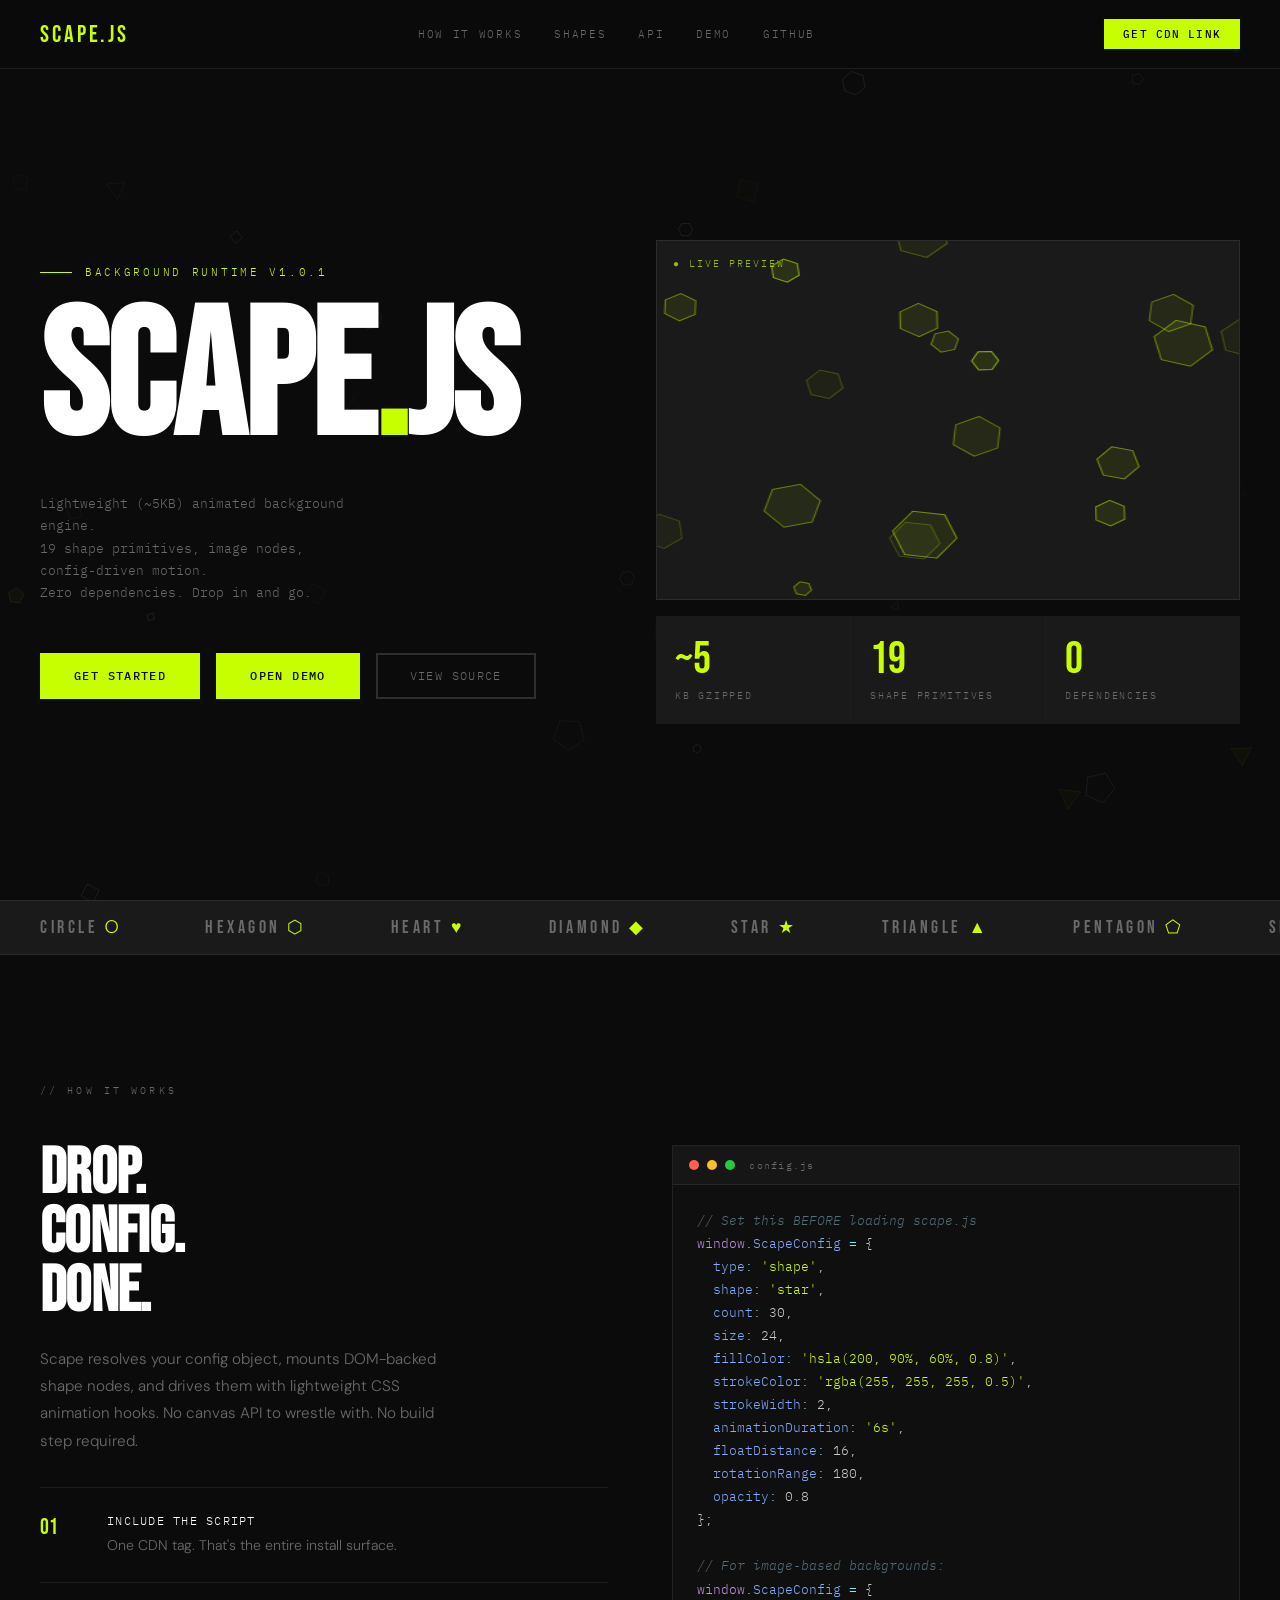
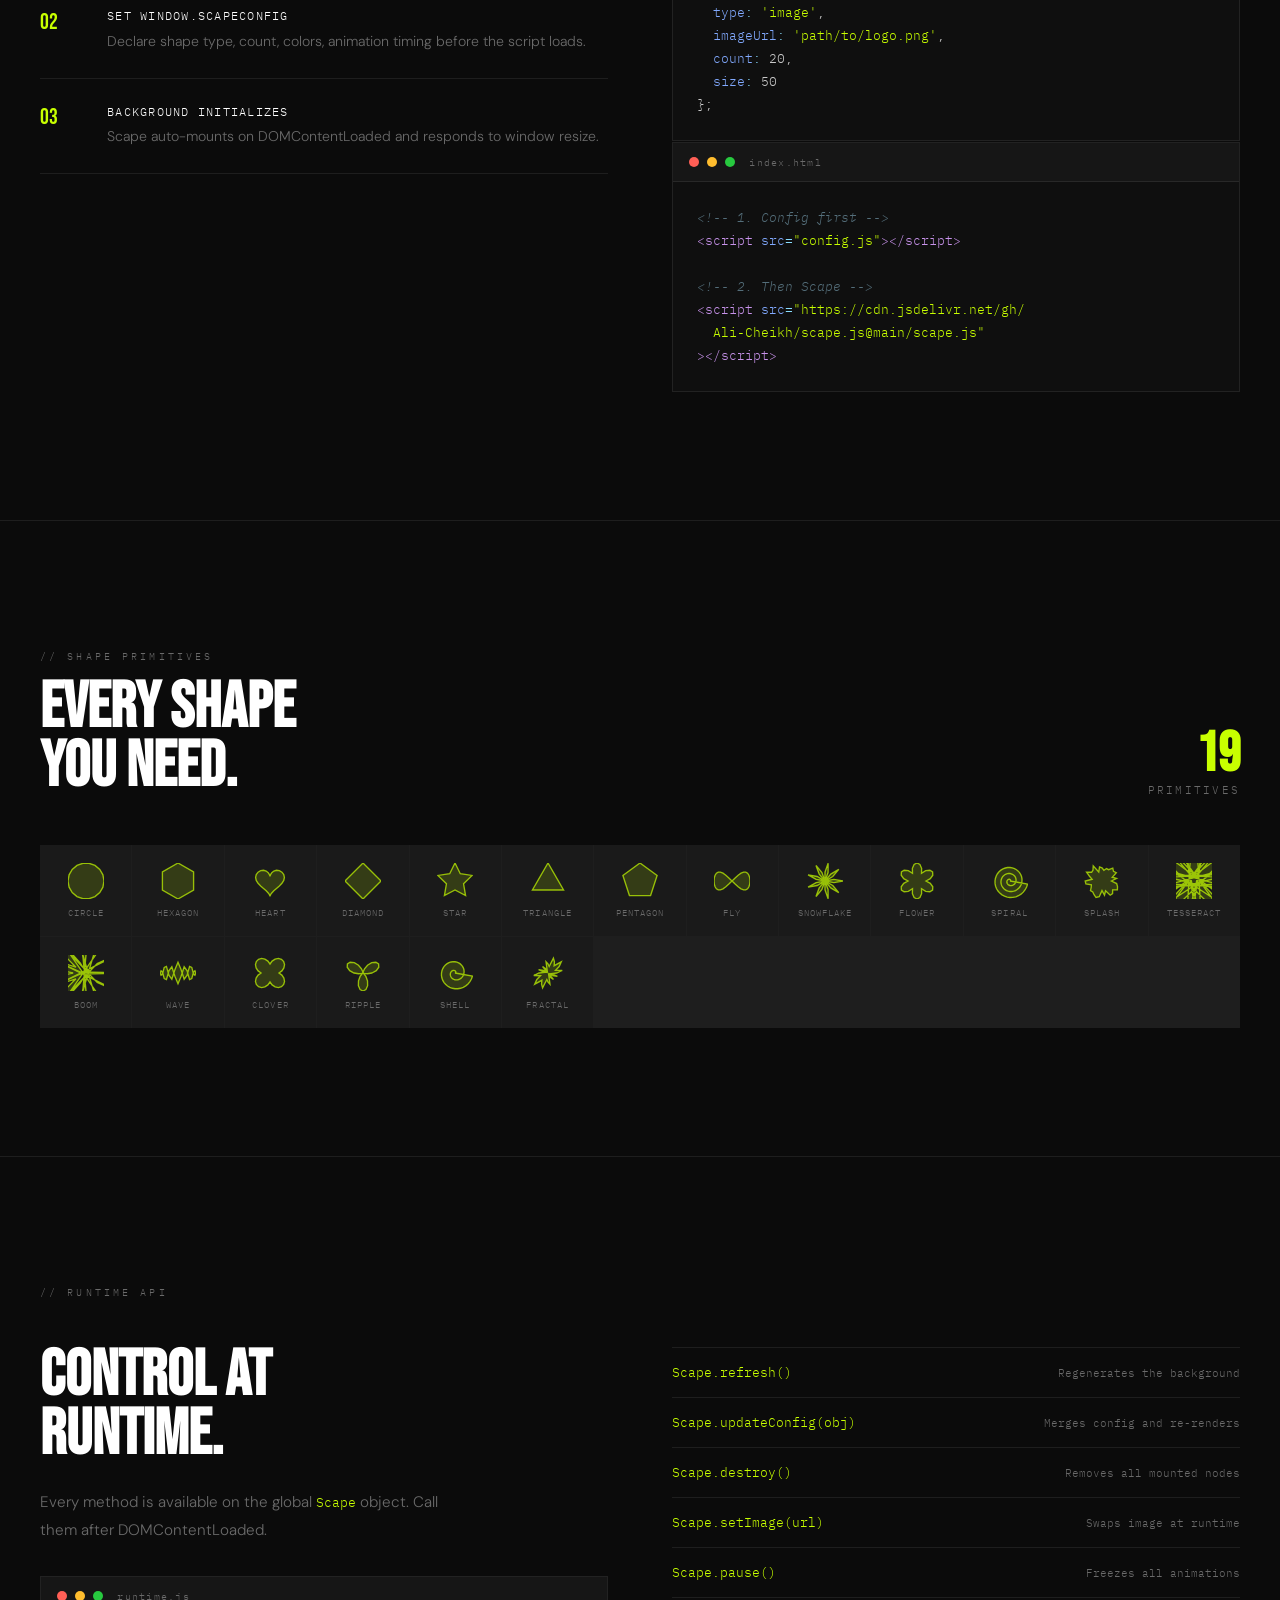
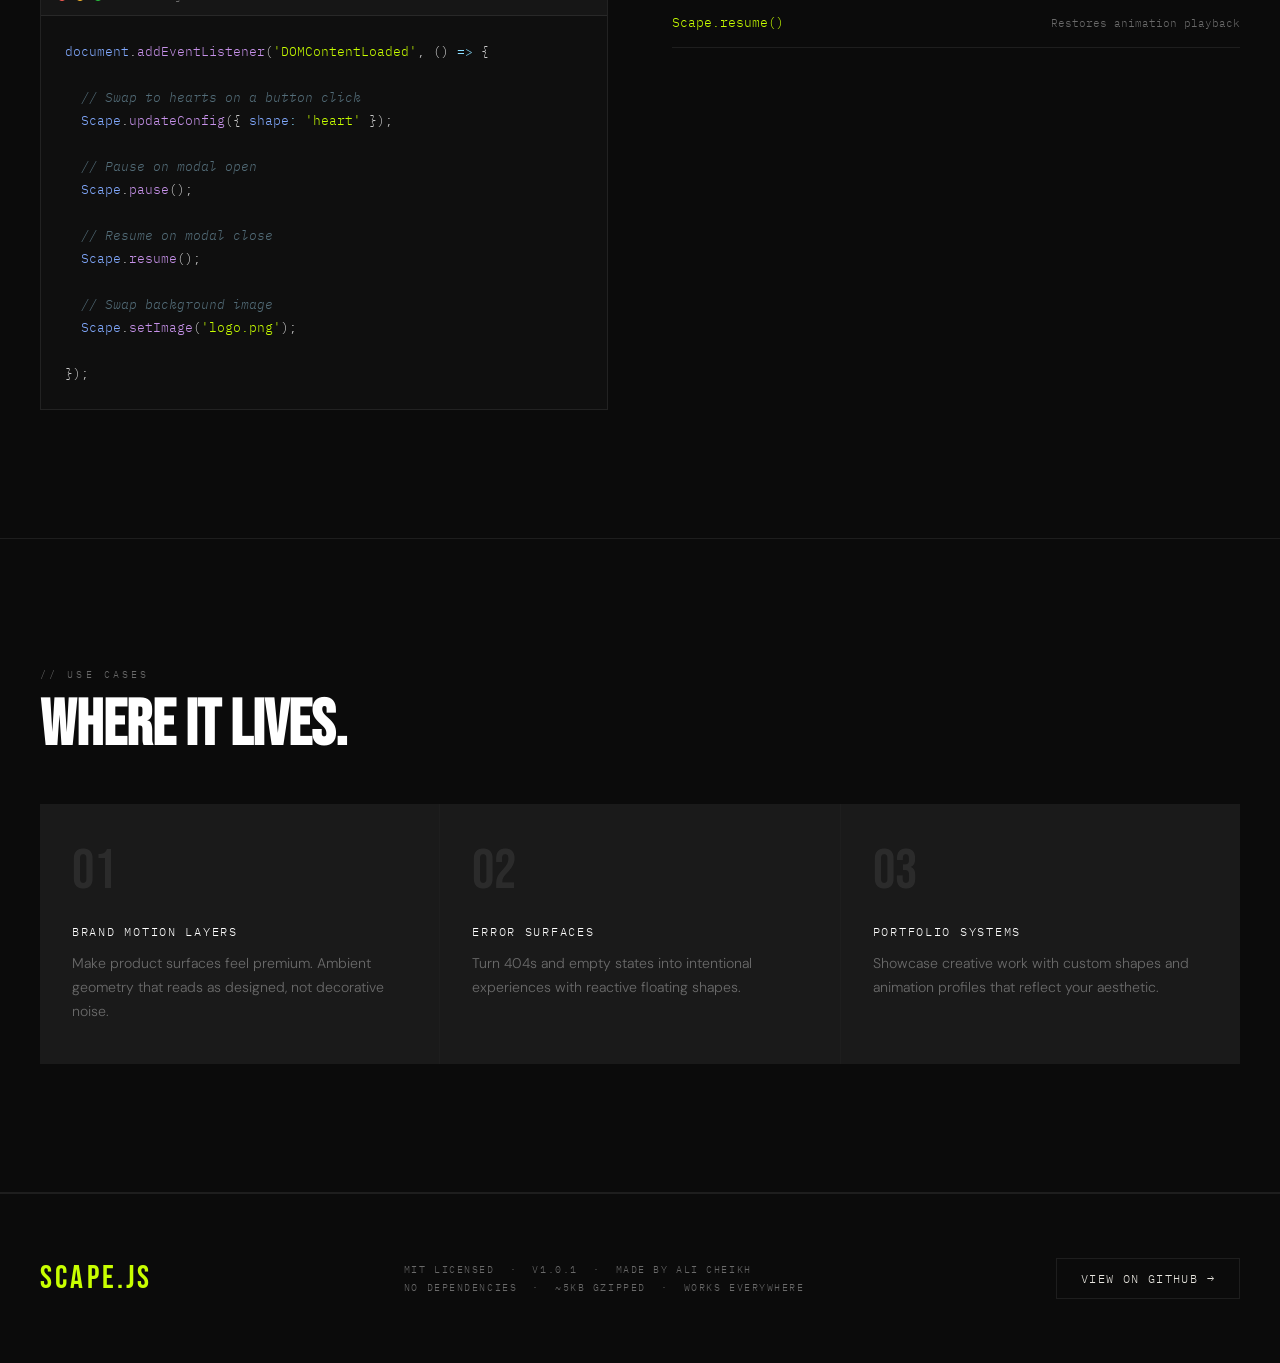
==== commit 705bc52a: "feat: enhance UI and animations with new styles and canvas features - Updated responsive table style" ====
--- a/index.html
+++ b/index.html
@@ -1,564 +1,339 @@
 <!DOCTYPE html>
-<html lang="en" style="scroll-behavior: smooth">
+<html lang="en">
 
 <head>
   <meta charset="UTF-8" />
   <meta name="viewport" content="width=device-width, initial-scale=1.0" />
-  <meta name="robots" content="index, follow, max-snippet:-1, max-image-preview:large" />
-  <meta name="language" content="English" />
-  <meta name="revisit-after" content="7 days" />
-  <title>Scape.js - Best Background Styling Tool for Animated Web Backgrounds</title>
-  <meta name="description" content="Scape.js is the best background styling tool for modern websites. Lightweight (~5KB), 18+ animated shapes, custom images, and interactive effects with zero dependencies." />
-  <meta name="keywords" content="best background styling tool, scape.js, animated background, JavaScript library, SVG shapes, website animations, interactive backgrounds, web design, floating shapes, background effects" />
-  <meta name="author" content="Ali Cheikh" />
-  <link rel="canonical" href="https://github.com/Ali-Cheikh/scape.js" />
-  <link rel="icon" href="data:image/svg+xml,<svg xmlns='http://www.w3.org/2000/svg' viewBox='0 0 100 100'><defs><style>.s{fill:%231e40af;}</style></defs><circle cx='50' cy='30' r='15' class='s'/><polygon points='50,70 35,55 65,55' class='s'/><path d='M50 85 Q40 75 50 60 Q60 75 50 85' class='s'/></svg>" type="image/svg+xml" />
-  <meta property="og:title" content="Scape.js - Best Background Styling Tool" />
-  <meta property="og:description" content="Scape.js is the best background styling tool for websites: 18+ shapes, custom images, and interactive effects in a lightweight dependency-free package." />
-  <meta property="og:image" content="data:image/svg+xml,<svg xmlns='http://www.w3.org/2000/svg' viewBox='0 0 1200 630'><defs><style>.bg{fill:%23111827;} .txt{fill:%23fff;font-size:60px;font-weight:bold;font-family:system-ui;} .sub{fill:%2393c5fd;font-size:32px;font-family:system-ui;} .shape{fill:%236366f1;opacity:0.6;}</style></defs><rect width='1200' height='630' class='bg'/><circle cx='150' cy='150' r='80' class='shape'/><polygon points='1100,500 1000,400 1050,300' class='shape'/><rect x='400' y='80' width='70' height='70' class='shape' transform='rotate(45 435 115)'/><text x='600' y='320' text-anchor='middle' class='txt'>Scape.js</text><text x='600' y='380' text-anchor='middle' class='sub'>Beautiful Animated Backgrounds</text></svg>" />
-  <meta property="og:url" content="https://github.com/Ali-Cheikh/scape.js" />
-  <meta property="og:type" content="website" />
-  <meta name="twitter:card" content="summary_large_image" />
-  <meta name="twitter:title" content="Scape.js - Best Background Styling Tool" />
-  <meta name="twitter:description" content="Build beautiful animated backgrounds fast with Scape.js, the best background styling tool for modern web pages." />
-  <meta name="twitter:image" content="data:image/svg+xml,<svg xmlns='http://www.w3.org/2000/svg' viewBox='0 0 1200 630'><defs><style>.bg{fill:%23111827;} .txt{fill:%23fff;font-size:60px;font-weight:bold;font-family:system-ui;} .sub{fill:%2393c5fd;font-size:32px;font-family:system-ui;} .shape{fill:%236366f1;opacity:0.6;}</style></defs><rect width='1200' height='630' class='bg'/><circle cx='150' cy='150' r='80' class='shape'/><polygon points='1100,500 1000,400 1050,300' class='shape'/><rect x='400' y='80' width='70' height='70' class='shape' transform='rotate(45 435 115)'/><text x='600' y='320' text-anchor='middle' class='txt'>Scape.js</text><text x='600' y='380' text-anchor='middle' class='sub'>Beautiful Animated Backgrounds</text></svg>" />
-  <script src="https://cdn.tailwindcss.com"></script>
-
-  <style>
-    .delay-100 {
-      animation-delay: 0.1s;
-    }
-
-    .delay-200 {
-      animation-delay: 0.2s;
-    }
-
-    .delay-300 {
-      animation-delay: 0.3s;
-    }
-  
-    .delay-400 {
-      animation-delay: 0.4s;
-    }
-
-    /* Pre code styling */
-    pre {
-      position: relative;
-    }
-
-    .copy-btn {
-      position: absolute;
-      top: 0.5rem;
-      right: 0.5rem;
-      opacity: 0;
-      transition: opacity 0.2s;
-    }
-
-    pre:hover .copy-btn {
-      opacity: 1;
-    }
-
-    /* Shape preview styling */
-    .shape-preview {
-      width: 60px;
-      height: 60px;
-      display: inline-block;
-      margin: 5px;
-    }
-
-    /* Design & UI Improvements */
-    .gradient-text {
-      background: linear-gradient(135deg, #60a5fa 0%, #a78bfa 100%);
-      -webkit-background-clip: text;
-      -webkit-text-fill-color: transparent;
-      background-clip: text;
-    }
-
-    .button-glow {
-      box-shadow: 0 0 20px rgba(59, 130, 246, 0.4);
-      transition: all 0.3s ease;
-    }
-
-    .button-glow:hover {
-      box-shadow: 0 0 30px rgba(59, 130, 246, 0.6), 0 0 40px rgba(168, 85, 247, 0.3);
-      transform: translateY(-2px);
-    }
-
-    .feature-card {
-      background: linear-gradient(135deg, rgba(30, 41, 59, 0.8) 0%, rgba(15, 23, 42, 0.6) 100%);
-      border: 1px solid rgba(148, 163, 184, 0.1);
-      transition: all 0.3s ease;
-    }
-
-    .feature-card:hover {
-      border: 1px solid rgba(148, 163, 184, 0.3);
-      background: linear-gradient(135deg, rgba(59, 130, 246, 0.1) 0%, rgba(168, 85, 247, 0.05) 100%);
-      transform: translateY(-4px);
-    }
-
-    .hero-gradient {
-      background: linear-gradient(135deg, rgba(59, 130, 246, 0.1) 0%, rgba(168, 85, 247, 0.05) 100%);
-    }
-
-    /* Responsive tweaks */
-    @media (max-width: 768px) {
-      .hero-title {
-        font-size: 2.5rem !important;
-      }
-      .hero-subtitle {
-        font-size: 1rem !important;
-        padding-left: 1rem !important;
-        padding-right: 1rem !important;
-      }
-    }
-
-    .llm-btn {
-      border: 1px solid rgba(148, 163, 184, 0.35);
-      background: rgba(15, 23, 42, 0.6);
-      transition: all 0.2s ease;
-    }
-
-    .llm-btn:hover,
-    .llm-btn.active {
-      border-color: rgba(96, 165, 250, 0.9);
-      background: rgba(30, 64, 175, 0.3);
-    }
-  </style>
-  <script type="application/ld+json">
-  {
-    "@context": "https://schema.org",
-    "@type": "SoftwareApplication",
-    "name": "Scape.js",
-    "description": "Free, lightweight JavaScript library for creating beautiful animated backgrounds with 18+ shapes, custom images, and interactive effects. Zero dependencies, fully customizable.",
-    "url": "https://github.com/Ali-Cheikh/scape.js",
-    "downloadUrl": "https://cdn.jsdelivr.net/gh/Ali-Cheikh/scape.js@main/scape.js",
-    "applicationCategory": "DeveloperApplication",
-    "fileFormat": "text/javascript",
-    "operatingSystem": "All",
-    "processorRequirements": "Any",
-    "softwareVersion": "1.0.1",
-    "softwareRequirements": "Any modern web browser with JavaScript support",
-    "inLanguage": "en-US",
-    "offers": {
-      "@type": "Offer",
-      "price": "0",
-      "priceCurrency": "USD",
-      "availability": "https://schema.org/InStock",
-      "url": "https://github.com/Ali-Cheikh/scape.js"
-    },
-    "author": {
-      "@type": "Person",
-      "name": "Ali Cheikh",
-      "url": "https://github.com/Ali-Cheikh"
-    },
-    "license": "https://opensource.org/licenses/MIT",
-    "codeRepository": "https://github.com/Ali-Cheikh/scape.js"
-  }
-  </script>
+  <title>Scape.js — Animated Background Runtime</title>
+  <link rel="preconnect" href="https://fonts.googleapis.com" />
+  <link
+    href="https://fonts.googleapis.com/css2?family=Bebas+Neue&family=IBM+Plex+Mono:ital,wght@0,400;0,500;1,400&family=DM+Sans:wght@300;400;500&display=swap"
+    rel="stylesheet" />
+  <link rel="stylesheet" href="/css/styles.css">
 </head>
 
-<body class="bg-gray-900 text-white font-sans min-h-screen flex flex-col">
-  <!-- GitHub Ribbon -->
-  <a href="https://github.com/ali-cheikh/scape.js" class="fixed top-0 right-0 z-50" aria-label="View on GitHub">
-    <img src="https://github.blog/wp-content/uploads/2008/12/forkme_right_darkblue_121621.png?resize=149%2C149"
-      alt="Fork me on GitHub" width="149" height="149">
-  </a>
-
-  <!-- Header -->
-  <header class="text-center py-16 bg-gray-800 w-full relative min-h-screen flex flex-col items-center justify-center">
-    <div class="absolute top-0 left-0 w-full h-full bg-gray-900 opacity-50 z-0"></div>
-    <div class="relative z-10 px-4 w-full max-w-4xl mx-auto">
-      <h1 class="text-5xl md:text-6xl font-bold fade-in hero-title">Scape.js</h1>
-      <p class="mt-4 text-xl text-gray-300 fade-in delay-100 hero-subtitle px-4 md:px-12">
-        Lightweight JavaScript library for creating beautiful, interactive backgrounds with 18+ shape options
+<body>
+
+  <!-- Fixed background canvas -->
+  <canvas id="bg-canvas"></canvas>
+
+  <!-- NAV -->
+  <nav>
+    <div class="nav-brand">Scape.js</div>
+    <div class="nav-links">
+      <a href="#how">How it works</a>
+      <a href="#shapes">Shapes</a>
+      <a href="#api">API</a>
+      <a href="/demo/index.html">Demo</a>
+      <a href="https://github.com/Ali-Cheikh/scape.js" target="_blank">GitHub</a>
+    </div>
+    <a href="https://cdn.jsdelivr.net/gh/Ali-Cheikh/scape.js@main/scape.js" class="nav-cta">Get CDN Link</a>
+  </nav>
+
+  <!-- HERO -->
+  <header class="hero">
+    <div class="hero-left">
+      <div class="hero-eyebrow fade-up d1">Background Runtime v1.0.1</div>
+      <h1 class="hero-title fade-up d2">Scape<span>.</span>js</h1>
+      <p class="hero-sub fade-up d3">
+        Lightweight (~5KB) animated background engine.<br />
+        19 shape primitives, image nodes, config-driven motion.<br />
+        Zero dependencies. Drop in and go.
       </p>
-      <div class="flex flex-col sm:flex-row gap-4 justify-center mt-12">
-        <a href="#implementation"
-          class="fade-in delay-200 inline-block px-6 py-3 bg-blue-500 text-white rounded-lg hover:bg-blue-600 transition-all text-lg sm:px-8 sm:py-3">
-          Get Started
-        </a>
-        <a href="#demo"
-          class="fade-in delay-300 inline-block px-6 py-3 bg-purple-500 text-white rounded-lg hover:bg-purple-600 transition-all text-lg sm:px-8 sm:py-3">
-          View Demo
-        </a>
-      </div>
-    </div>
-    <div class="absolute bottom-8 left-0 right-0 flex justify-center fade-in delay-400">
-      <a href="#what-is-this" class="animate-bounce" aria-label="Scroll down">
-        <svg class="w-8 h-8 text-gray-300" fill="none" stroke="currentColor" viewBox="0 0 24 24">
-          <path stroke-linecap="round" stroke-linejoin="round" stroke-width="2" d="M19 14l-7 7m0 0l-7-7m7 7V3"></path>
-        </svg>
-      </a>
+      <div class="hero-actions fade-up d4">
+        <a href="#how" class="btn-primary">Get Started</a>
+        <a href="/demo/index.html" class="btn-primary">Open Demo</a>
+        <a href="https://github.com/Ali-Cheikh/scape.js" target="_blank" class="btn-ghost">View Source</a>
+      </div>
+    </div>
+
+    <div class="hero-right fade-up d3">
+      <div class="live-box">
+        <div class="live-box-label">● Live Preview</div>
+        <canvas id="preview-canvas"></canvas>
+      </div>
+      <div class="stats-row">
+        <div class="stat">
+          <div class="stat-num">~5</div>
+          <div class="stat-label">KB Gzipped</div>
+        </div>
+        <div class="stat">
+          <div class="stat-num">19</div>
+          <div class="stat-label">Shape Primitives</div>
+        </div>
+        <div class="stat">
+          <div class="stat-num">0</div>
+          <div class="stat-label">Dependencies</div>
+        </div>
+      </div>
     </div>
   </header>
 
-
-  <main class="flex-1 w-full max-w-screen-lg mx-auto px-4 sm:px-6">
-    <!-- What Is This? -->
-    <section class="py-12 sm:py-16 fade-in" id="what-is-this">
-      <div class="bg-gray-800/50 rounded-xl p-6 sm:p-8 backdrop-blur-sm">
-        <h2 class="text-3xl sm:text-4xl font-bold mb-6">What Is This?</h2>
-        <div>
-          <p class="text-lg text-gray-300 leading-relaxed mb-6">
-            <b class="text-blue-400">Scape.js</b> is a lightweight (~5KB) JavaScript package that creates beautiful,
-            animated backgrounds for your website. Whether you want floating shapes, custom images, or interactive
-            elements, this package has you covered.
+  <!-- MARQUEE -->
+  <div class="marquee-track" aria-hidden="true">
+    <div class="marquee-inner">
+      <span>Circle <em>○</em></span>
+      <span>Hexagon <em>⬡</em></span>
+      <span>Heart <em>♥</em></span>
+      <span>Diamond <em>◆</em></span>
+      <span>Star <em>★</em></span>
+      <span>Triangle <em>▲</em></span>
+      <span>Pentagon <em>⬠</em></span>
+      <span>Snowflake <em>✶</em></span>
+      <span>Tesseract <em>◈</em></span>
+      <span>Fractal <em>◎</em></span>
+      <span>Circle <em>○</em></span>
+      <span>Hexagon <em>⬡</em></span>
+      <span>Heart <em>♥</em></span>
+      <span>Diamond <em>◆</em></span>
+      <span>Star <em>★</em></span>
+      <span>Triangle <em>▲</em></span>
+      <span>Pentagon <em>⬠</em></span>
+      <span>Snowflake <em>✶</em></span>
+      <span>Tesseract <em>◈</em></span>
+      <span>Fractal <em>◎</em></span>
+    </div>
+  </div>
+
+  <!-- HOW IT WORKS -->
+  <section class="how-section" id="how">
+    <div class="section-inner">
+      <div class="section-label">// How It Works</div>
+      <div class="how-grid">
+        <div>
+          <h2 class="how-heading">Drop.<br />Config.<br />Done.</h2>
+          <p class="how-desc">
+            Scape resolves your config object, mounts DOM-backed shape nodes,
+            and drives them with lightweight CSS animation hooks. No canvas API
+            to wrestle with. No build step required.
           </p>
-          <ul class="text-gray-300 space-y-3">
-            <li class="flex items-start">
-              <svg class="w-5 h-5 text-green-400 mr-2 mt-1 flex-shrink-0" fill="none" stroke="currentColor"
-                viewBox="0 0 24 24">
-                <path stroke-linecap="round" stroke-linejoin="round" stroke-width="2" d="M5 13l4 4L19 7"></path>
-              </svg>
-              <span>18+ unique shapes (stars, hearts, fractals and more)</span>
-            </li>
-            <li class="flex items-start">
-              <svg class="w-5 h-5 text-green-400 mr-2 mt-1 flex-shrink-0" fill="none" stroke="currentColor"
-                viewBox="0 0 24 24">
-                <path stroke-linecap="round" stroke-linejoin="round" stroke-width="2" d="M5 13l4 4L19 7"></path>
-              </svg>
-              <span>Custom image support</span>
-            </li>
-            <li class="flex items-start">
-              <svg class="w-5 h-5 text-green-400 mr-2 mt-1 flex-shrink-0" fill="none" stroke="currentColor"
-                viewBox="0 0 24 24">
-                <path stroke-linecap="round" stroke-linejoin="round" stroke-width="2" d="M5 13l4 4L19 7"></path>
-              </svg>
-              <span>Fully configurable animation and appearance</span>
-            </li>
-            <li class="flex items-start">
-              <svg class="w-5 h-5 text-green-400 mr-2 mt-1 flex-shrink-0" fill="none" stroke="currentColor"
-                viewBox="0 0 24 24">
-                <path stroke-linecap="round" stroke-linejoin="round" stroke-width="2" d="M5 13l4 4L19 7"></path>
-              </svg>
-              <span>Interactive elements with hover/click events</span>
-            </li>
-          </ul>
-        </div>
-      </div>
-
-    </section>
-
-    <!-- How It Works -->
-    <section class="py-12 sm:py-16 fade-in">
-      <div class="bg-gray-800/50 rounded-xl p-6 sm:p-8 backdrop-blur-sm">
-        <h2 class="text-3xl sm:text-4xl font-bold mb-6">How It Works</h2>
-        <p class="text-lg text-gray-300 leading-relaxed">
-          The package dynamically generates shapes or images and animates them
-          across the screen. You can customize the type, size, color, and
-          animation of the elements.
-        </p>
-        <div class="mt-8 relative">
-          <pre class="bg-gray-900 p-4 sm:p-6 rounded-lg overflow-x-auto">
-            <code class="text-gray-300 text-sm sm:text-base">
-// Example Configuration
-window.ScapeConfig = {
-  type: 'shape', // 'image' or 'shape'
-  shape: 'star', // Shape type
-  count: 30, // Number of elements
-  size: 10, // Size of each element
-  fillColor: 'hsla(200, 90%, 60%, 0.8)', // Fill color
-  strokeColor: 'rgba(255, 255, 255, 0.5)', // Stroke color
-  strokeWidth: 2, // Stroke width
-};
-            </code>
-          </pre>
-          <button class="copy-btn absolute top-2 right-2 px-2 py-1 bg-gray-700 text-xs rounded hover:bg-gray-600">
-            Copy
-          </button>
-        </div>
-      </div>
-    </section>
-
-    <!-- Implementation Guide -->
-    <section class="py-12 sm:py-16 fade-in" id="implementation">
-      <div class="bg-gray-800/50 rounded-xl p-6 sm:p-8 backdrop-blur-sm">
-        <h2 class="text-3xl sm:text-4xl font-bold mb-6">How to Implement</h2>
-        <p class="text-lg text-gray-300 leading-relaxed">
-          Follow these steps to add the <b class="text-blue-400">Scape.js</b> to your website:
-        </p>
-
-        <ol class="list-decimal list-inside mt-6 space-y-6">
-          <li class="text-lg text-gray-300">
-            Include the script in your HTML file:
-            <div class="mt-2 relative">
-              <pre class="bg-gray-900 p-4 sm:p-6 rounded-lg overflow-x-auto">
-                <code class="text-gray-300 text-sm sm:text-base">
-&lt;script src="https://cdn.jsdelivr.net/gh/Ali-Cheikh/scape.js@main/scape.js"&gt;&lt;/script&gt;
-&lt;script src="config.js"&gt;&lt;/script&gt;
-                </code>
-              </pre>
-              <button class="copy-btn absolute top-2 right-2 px-2 py-1 bg-gray-700 text-xs rounded hover:bg-gray-600">
-                Copy
-              </button>
-            </div>
-          </li>
-
-          <li class="text-lg text-gray-300">
-            Create a <code class="bg-gray-700 px-2 py-1 rounded">config.js</code> file to customize the background:
-            <div class="mt-2 relative">
-              <pre class="bg-gray-900 p-4 sm:p-6 rounded-lg overflow-x-auto">
-                <code class="text-gray-300 text-sm sm:text-base">
-window.ScapeConfig = {
-  type: 'shape',
-  shape: 'star',
-  count: 30,
-  size: 100,
-  fillColor: 'hsla(200, 90%, 60%, 0.8)',
-  strokeColor: 'rgba(255, 255, 255, 0.5)',
-  strokeWidth: 2,
-};
-                </code>
-              </pre>
-              <button class="copy-btn absolute top-2 right-2 px-2 py-1 bg-gray-700 text-xs rounded hover:bg-gray-600">
-                Copy
-              </button>
-            </div>
-          </li>
-
-          <li class="text-lg text-gray-300">
-            For image-based backgrounds, use this configuration:
-            <div class="mt-2 relative">
-              <pre class="bg-gray-900 p-4 sm:p-6 rounded-lg overflow-x-auto">
-                <code class="text-gray-300 text-sm sm:text-base">
-window.ScapeConfig = {
-  type: 'image',
-  imageUrl: 'path/to/your/image.png',
-  count: 20,
-  size: 50,
-  spacing: 100,
-  minDistance: 30,
-  animationDuration: '3s',
-  floatDistance: 20,
-  rotationRange: 45,
-  opacity: 0.8
-};
-                </code>
-              </pre>
-              <button class="copy-btn absolute top-2 right-2 px-2 py-1 bg-gray-700 text-xs rounded hover:bg-gray-600">
-                Copy
-              </button>
-            </div>
-          </li>
-        </ol>
-      </div>
-
-    </section>
-
-    <!-- LLM Docs / Prompt Helper -->
-    <section class="py-12 sm:py-16 fade-in" id="llm-prompts">
-      <div class="bg-gray-800/50 rounded-xl p-6 sm:p-8 backdrop-blur-sm">
-        <h2 class="text-3xl sm:text-4xl font-bold mb-4">Explain In AI Chat</h2>
-        <p class="text-gray-300 mb-6">
-          Pick an LLM and copy a ready-to-use prompt for explaining or integrating Scape.js.
-        </p>
-
-        <div class="flex flex-wrap gap-3 mb-4" id="llmButtons">
-          <button class="llm-btn active px-4 py-2 rounded-lg" data-llm="ChatGPT">ChatGPT</button>
-          <button class="llm-btn px-4 py-2 rounded-lg" data-llm="Claude">Claude</button>
-          <button class="llm-btn px-4 py-2 rounded-lg" data-llm="Gemini">Gemini</button>
-          <button class="llm-btn px-4 py-2 rounded-lg" data-llm="Copilot">Copilot</button>
-          <button class="llm-btn px-4 py-2 rounded-lg" data-llm="Perplexity">Perplexity</button>
-        </div>
-
-        <div class="relative">
-          <textarea id="llmPromptOutput" readonly class="w-full min-h-44 bg-gray-900 border border-gray-700 rounded-lg p-4 text-sm text-gray-200"></textarea>
-          <button id="copyLlmPrompt" class="mt-3 px-4 py-2 bg-blue-600 hover:bg-blue-700 rounded-lg text-sm font-semibold">Copy Prompt</button>
-          <a href="LLM_PROMPTS.md" class="mt-3 ml-3 inline-block px-4 py-2 bg-gray-700 hover:bg-gray-600 rounded-lg text-sm font-semibold">Open LLM Docs</a>
-        </div>
-      </div>
-    </section>
-    <!-- API Documentation -->
-    <section class="py-12 sm:py-16 fade-in">
-      <div class="bg-gray-800/50 rounded-xl p-6 sm:p-8 backdrop-blur-sm">
-        <h2 class="text-3xl sm:text-4xl font-bold mb-6 text-center">API Documentation</h2>
-        <p class="text-center text-gray-300 mb-8 max-w-2xl mx-auto">
-          Control your background dynamically with these methods:
-        </p>
-
-        <div class="overflow-x-auto">
-          <table class="w-full bg-gray-900 rounded-lg overflow-hidden border border-gray-700">
-            <thead class="bg-gray-700">
-              <tr>
-                <th class="px-6 py-3 text-left">Method</th>
-                <th class="px-6 py-3 text-left">Description</th>
-                <th class="px-6 py-3 text-left">Example</th>
-              </tr>
-            </thead>
-            <tbody class="divide-y divide-gray-700">
-              <tr class="hover:bg-gray-700 transition-colors">
-                <td class="px-6 py-4"><code class="bg-gray-800 px-2 py-1 rounded">refresh()</code></td>
-                <td class="px-6 py-4">Regenerates the background</td>
-                <td class="px-6 py-4"><code class="text-gray-400">Scape.refresh()</code></td>
-              </tr>
-              <tr class="hover:bg-gray-700 transition-colors">
-                <td class="px-6 py-4"><code class="bg-gray-800 px-2 py-1 rounded">updateConfig()</code></td>
-                <td class="px-6 py-4">Updates configuration</td>
-                <td class="px-6 py-4"><code class="text-gray-400">Scape.updateConfig({ shape: 'heart' })</code></td>
-              </tr>
-              <tr class="hover:bg-gray-700 transition-colors">
-                <td class="px-6 py-4"><code class="bg-gray-800 px-2 py-1 rounded">destroy()</code></td>
-                <td class="px-6 py-4">Removes all elements</td>
-                <td class="px-6 py-4"><code class="text-gray-400">Scape.destroy()</code></td>
-              </tr>
-              <tr class="hover:bg-gray-700 transition-colors">
-                <td class="px-6 py-4"><code class="bg-gray-800 px-2 py-1 rounded">setImage()</code></td>
-                <td class="px-6 py-4">Sets new image URL</td>
-                <td class="px-6 py-4"><code class="text-gray-400">Scape.setImage('logo.png')</code></td>
-              </tr>
-              <tr class="hover:bg-gray-700 transition-colors">
-                <td class="px-6 py-4"><code class="bg-gray-800 px-2 py-1 rounded">pause()</code></td>
-                <td class="px-6 py-4">Pauses animations</td>
-                <td class="px-6 py-4"><code class="text-gray-400">Scape.pause()</code></td>
-              </tr>
-              <tr class="hover:bg-gray-700 transition-colors">
-                <td class="px-6 py-4"><code class="bg-gray-800 px-2 py-1 rounded">resume()</code></td>
-                <td class="px-6 py-4">Resumes animations</td>
-                <td class="px-6 py-4"><code class="text-gray-400">Scape.resume()</code></td>
-              </tr>
-            </tbody>
-          </table>
-        </div><br>
-        <p class="text-lg text-gray-300 leading-relaxed">
-           <b class="text-blue-400">Important Note</b> All API methods should be called after the DOM is fully loaded. Wrap your code in an event listener:</p>
-           <div class="mt-2 relative">
-          <pre class="bg-gray-900 p-4 sm:p-6 rounded-lg overflow-x-auto">
-            <code class="text-gray-300 text-sm sm:text-base">
-document.addEventListener('DOMContentLoaded', () => { 
-  // Your Scape.js code here
-  // e.g., Scape.refresh(), ScapeJs.updateConfig(), etc.
-});
-            </code> </pre>
-          <button class="copy-btn absolute top-2 right-2 px-2 py-1 bg-gray-700 text-xs rounded hover:bg-gray-600">
-            Copy
-          </button>
-        </div>
-      </div>
-    </section>
-
-    <!-- Configuration Reference -->
-    <section class="fade-in" id="configuration-section">
-      <div class="bg-gray-800/50 rounded-xl p-6 sm:p-8 backdrop-blur-sm">
-        <div class="space-y-8">
-          <!-- Tables will be dynamically inserted here by script.js -->
-        </div>
-      </div>
-    </section>
-
-
-    <!-- Live Demo -->
-    <section class="py-12 sm:py-16 fade-in" id="demo">
-      <div class="bg-gray-800/50 rounded-xl p-6 sm:p-8 backdrop-blur-sm">
-        <h2 class="text-3xl sm:text-4xl font-bold mb-6">Live Demo</h2>
-        <p class="text-lg text-gray-300 mb-6">
-          Here's a live example of the <b class="text-blue-400">Scape.js</b> in action:
-        </p>
-        <div class="relative w-full rounded-lg overflow-hidden aspect-video bg-gray-900 border border-gray-700">
-          <iframe src="demo/index.html" class="w-full h-full border-none" title="Scape.js Demo"></iframe>
-          <a href="demo/index.html" target="_blank"
-            class="absolute bottom-4 right-4 py-2 px-4 bg-blue-500 text-white rounded-lg hover:bg-blue-600 transition-all duration-300 ease-in-out">
-            Full View
-          </a>
-        </div>
-      </div>
-    </section>
-  </main>
-
-  <!-- Cool Use Cases -->
-  <section class="py-12 sm:py-16 fade-in">
-    <div class="sm:bg-gray-800/50 sm:rounded-xl p-6 sm:p-8 backdrop-blur-sm">
-      <h2 class="text-3xl sm:text-4xl font-bold mb-8 text-center">Use Cases</h2>
-      <div class="grid grid-cols-1 md:grid-cols-2 lg:grid-cols-3 gap-6">
-        <div class="bg-gray-800 p-6 rounded-lg hover:bg-gray-700 transition-all border border-gray-700 h-full">
-          <div class="w-12 h-12 bg-blue-500 rounded-lg flex items-center justify-center mb-4">
-            <svg class="w-6 h-6 text-white" fill="none" stroke="currentColor" viewBox="0 0 24 24">
-              <path stroke-linecap="round" stroke-linejoin="round" stroke-width="2"
-                d="M9.663 17h4.673M12 3v1m6.364 1.636l-.707.707M21 12h-1M4 12H3m3.343-5.657l-.707-.707m2.828 9.9a5 5 0 117.072 0l-.548.547A3.374 3.374 0 0014 18.469V19a2 2 0 11-4 0v-.531c0-.895-.356-1.754-.988-2.386l-.548-.547z">
-              </path>
-            </svg>
-          </div>
-          <h3 class="text-2xl font-bold mb-4">Landing Pages</h3>
-          <p class="text-gray-300">
-            Make your product pages stand out with animated backgrounds that highlight your brand.
+
+          <div class="steps">
+            <div class="step">
+              <div class="step-num">01</div>
+              <div>
+                <div class="step-title">Include the script</div>
+                <div class="step-body">One CDN tag. That's the entire install surface.</div>
+              </div>
+            </div>
+            <div class="step">
+              <div class="step-num">02</div>
+              <div>
+                <div class="step-title">Set window.ScapeConfig</div>
+                <div class="step-body">Declare shape type, count, colors, animation timing before the script loads.
+                </div>
+              </div>
+            </div>
+            <div class="step">
+              <div class="step-num">03</div>
+              <div>
+                <div class="step-title">Background initializes</div>
+                <div class="step-body">Scape auto-mounts on DOMContentLoaded and responds to window resize.</div>
+              </div>
+            </div>
+          </div>
+        </div>
+
+        <div>
+          <div class="code-panel">
+            <div class="code-bar">
+              <div class="code-dot" style="background:#ff5f56"></div>
+              <div class="code-dot" style="background:#ffbd2e"></div>
+              <div class="code-dot" style="background:#27c93f"></div>
+              <span class="code-filename">config.js</span>
+            </div>
+            <div class="code-body">
+              <span class="c">// Set this BEFORE loading scape.js</span><br />
+              <span class="k">window</span>.<span class="n">ScapeConfig</span> <span class="p">=</span> {<br />
+              &nbsp;&nbsp;<span class="n">type</span><span class="p">:</span> <span class="s">'shape'</span>,<br />
+              &nbsp;&nbsp;<span class="n">shape</span><span class="p">:</span> <span class="s">'star'</span>,<br />
+              &nbsp;&nbsp;<span class="n">count</span><span class="p">:</span> 30,<br />
+              &nbsp;&nbsp;<span class="n">size</span><span class="p">:</span> 24,<br />
+              &nbsp;&nbsp;<span class="n">fillColor</span><span class="p">:</span> <span class="s">'hsla(200, 90%, 60%,
+                0.8)'</span>,<br />
+              &nbsp;&nbsp;<span class="n">strokeColor</span><span class="p">:</span> <span class="s">'rgba(255, 255,
+                255, 0.5)'</span>,<br />
+              &nbsp;&nbsp;<span class="n">strokeWidth</span><span class="p">:</span> 2,<br />
+              &nbsp;&nbsp;<span class="n">animationDuration</span><span class="p">:</span> <span
+                class="s">'6s'</span>,<br />
+              &nbsp;&nbsp;<span class="n">floatDistance</span><span class="p">:</span> 16,<br />
+              &nbsp;&nbsp;<span class="n">rotationRange</span><span class="p">:</span> 180,<br />
+              &nbsp;&nbsp;<span class="n">opacity</span><span class="p">:</span> 0.8<br />
+              };<br /><br />
+              <span class="c">// For image-based backgrounds:</span><br />
+              <span class="k">window</span>.<span class="n">ScapeConfig</span> <span class="p">=</span> {<br />
+              &nbsp;&nbsp;<span class="n">type</span><span class="p">:</span> <span class="s">'image'</span>,<br />
+              &nbsp;&nbsp;<span class="n">imageUrl</span><span class="p">:</span> <span
+                class="s">'path/to/logo.png'</span>,<br />
+              &nbsp;&nbsp;<span class="n">count</span><span class="p">:</span> 20,<br />
+              &nbsp;&nbsp;<span class="n">size</span><span class="p">:</span> 50<br />
+              };
+            </div>
+          </div>
+
+          <div class="code-panel" style="margin-top:1px">
+            <div class="code-bar">
+              <div class="code-dot" style="background:#ff5f56"></div>
+              <div class="code-dot" style="background:#ffbd2e"></div>
+              <div class="code-dot" style="background:#27c93f"></div>
+              <span class="code-filename">index.html</span>
+            </div>
+            <div class="code-body">
+              <span class="c">&lt;!-- 1. Config first --&gt;</span><br />
+              <span class="k">&lt;script</span> <span class="n">src</span><span class="p">=</span><span
+                class="s">"config.js"</span><span class="k">&gt;&lt;/script&gt;</span><br /><br />
+              <span class="c">&lt;!-- 2. Then Scape --&gt;</span><br />
+              <span class="k">&lt;script</span> <span class="n">src</span><span class="p">=</span><span
+                class="s">"https://cdn.jsdelivr.net/gh/<br />&nbsp;&nbsp;Ali-Cheikh/scape.js@main/scape.js"</span><br />
+              <span class="k">&gt;&lt;/script&gt;</span>
+            </div>
+          </div>
+        </div>
+      </div>
+    </div>
+  </section>
+
+  <!-- SHAPES -->
+  <section class="shapes-section" id="shapes">
+    <div class="section-inner">
+      <div class="shapes-header">
+        <div>
+          <div class="section-label">// Shape Primitives</div>
+          <h2 class="shapes-heading">Every shape<br />you need.</h2>
+        </div>
+        <div class="shape-count-label">
+          <strong>19</strong>
+          Primitives
+        </div>
+      </div>
+
+      <div class="shapes-grid" id="shapes-grid"></div>
+    </div>
+  </section>
+
+  <!-- API -->
+  <section class="api-section" id="api">
+    <div class="section-inner">
+      <div class="section-label">// Runtime API</div>
+      <div class="api-grid">
+        <div>
+          <h2 class="api-heading">Control at<br />runtime.</h2>
+          <p class="how-desc">
+            Every method is available on the global <code
+              style="color:var(--acid);font-family:'IBM Plex Mono',monospace;font-size:0.85em">Scape</code> object.
+            Call them after DOMContentLoaded.
           </p>
-        </div>
-        <div class="bg-gray-800 p-6 rounded-lg hover:bg-gray-700 transition-all border border-gray-700 h-full">
-          <div class="w-12 h-12 bg-purple-500 rounded-lg flex items-center justify-center mb-4">
-            <svg class="w-6 h-6 text-white" fill="none" stroke="currentColor" viewBox="0 0 24 24">
-              <path stroke-linecap="round" stroke-linejoin="round" stroke-width="2"
-                d="M10 20l4-16m4 4l4 4-4 4M6 16l-4-4 4-4"></path>
-            </svg>
-          </div>
-          <h3 class="text-2xl font-bold mb-4">404 Pages</h3>
-          <p class="text-gray-300">
-            Turn error pages into engaging experiences with floating shapes that react to user interaction.
-          </p>
-        </div>
-        <div class="bg-gray-800 p-6 rounded-lg hover:bg-gray-700 transition-all border border-gray-700 h-full">
-          <div class="w-12 h-12 bg-green-500 rounded-lg flex items-center justify-center mb-4">
-            <svg class="w-6 h-6 text-white" fill="none" stroke="currentColor" viewBox="0 0 24 24">
-              <path stroke-linecap="round" stroke-linejoin="round" stroke-width="2"
-                d="M21 12a9 9 0 01-9 9m9-9a9 9 0 00-9-9m9 9H3m9 9a9 9 0 01-9-9m9 9c1.657 0 3-4.03 3-9s-1.343-9-3-9m0 18c-1.657 0-3-4.03-3-9s1.343-9 3-9m-9 9a9 9 0 019-9">
-              </path>
-            </svg>
-          </div>
-          <h3 class="text-2xl font-bold mb-4">Portfolios</h3>
-          <p class="text-gray-300">
-            Showcase your creativity with custom shapes and animations that reflect your personal style.
-          </p>
+          <div class="code-panel" style="margin-top:2rem">
+            <div class="code-bar">
+              <div class="code-dot" style="background:#ff5f56"></div>
+              <div class="code-dot" style="background:#ffbd2e"></div>
+              <div class="code-dot" style="background:#27c93f"></div>
+              <span class="code-filename">runtime.js</span>
+            </div>
+            <div class="code-body">
+              <span class="n">document</span>.<span class="k">addEventListener</span>(<span
+                class="s">'DOMContentLoaded'</span>, () <span class="p">=></span> {<br /><br />
+              &nbsp;&nbsp;<span class="c">// Swap to hearts on a button click</span><br />
+              &nbsp;&nbsp;<span class="n">Scape</span>.<span class="k">updateConfig</span>({ <span
+                class="n">shape</span><span class="p">:</span> <span class="s">'heart'</span> });<br /><br />
+              &nbsp;&nbsp;<span class="c">// Pause on modal open</span><br />
+              &nbsp;&nbsp;<span class="n">Scape</span>.<span class="k">pause</span>();<br /><br />
+              &nbsp;&nbsp;<span class="c">// Resume on modal close</span><br />
+              &nbsp;&nbsp;<span class="n">Scape</span>.<span class="k">resume</span>();<br /><br />
+              &nbsp;&nbsp;<span class="c">// Swap background image</span><br />
+              &nbsp;&nbsp;<span class="n">Scape</span>.<span class="k">setImage</span>(<span
+                class="s">'logo.png'</span>);<br /><br />
+              });
+            </div>
+          </div>
+        </div>
+
+        <div>
+          <div class="method-list">
+            <div class="method-item">
+              <div class="method-name">Scape.refresh()</div>
+              <div class="method-desc">Regenerates the background</div>
+            </div>
+            <div class="method-item">
+              <div class="method-name">Scape.updateConfig(obj)</div>
+              <div class="method-desc">Merges config and re-renders</div>
+            </div>
+            <div class="method-item">
+              <div class="method-name">Scape.destroy()</div>
+              <div class="method-desc">Removes all mounted nodes</div>
+            </div>
+            <div class="method-item">
+              <div class="method-name">Scape.setImage(url)</div>
+              <div class="method-desc">Swaps image at runtime</div>
+            </div>
+            <div class="method-item">
+              <div class="method-name">Scape.pause()</div>
+              <div class="method-desc">Freezes all animations</div>
+            </div>
+            <div class="method-item">
+              <div class="method-name">Scape.resume()</div>
+              <div class="method-desc">Restores animation playback</div>
+            </div>
+          </div>
         </div>
       </div>
     </div>
   </section>
 
-  <!-- Footer -->
-  <footer class="text-center py-12 bg-gray-800/80 backdrop-blur-sm fade-in mt-auto w-full">
-    <div class="max-w-screen-xl mx-auto px-4">
-      <h3 class="text-2xl font-bold mb-6">Ready to Get Started?</h3>
-      <a href="https://github.com/Ali-Cheikh/scape.js/blob/main/Documentation.md"
-        class="inline-block px-8 py-3 bg-blue-500 text-white rounded-lg hover:bg-blue-600 transition-all mb-8 text-lg font-semibold">
-        View Complete Documentation
-      </a>
-      <div class="flex justify-center gap-6 mb-8">
-        <a href="https://github.com/ali-cheikh/scape.js" class="text-gray-300 hover:text-white transition-colors" aria-label="GitHub">
-          <svg class="w-6 h-6" fill="currentColor" viewBox="0 0 24 24">
-            <path fill-rule="evenodd" clip-rule="evenodd"
-              d="M12 2C6.477 2 2 6.484 2 12.017c0 4.425 2.865 8.18 6.839 9.504.5.092.682-.217.682-.483 0-.237-.008-.868-.013-1.703-2.782.605-3.369-1.343-3.369-1.343-.454-1.158-1.11-1.466-1.11-1.466-.908-.62.069-.608.069-.608 1.003.07 1.531 1.032 1.531 1.032.892 1.53 2.341 1.088 2.91.832.092-.647.35-1.088.636-1.338-2.22-.253-4.555-1.113-4.555-4.951 0-1.093.39-1.988 1.029-2.688-.103-.253-.446-1.272.098-2.65 0 0 .84-.27 2.75 1.026A9.564 9.564 0 0112 6.844c.85.004 1.705.115 2.504.337 1.909-1.296 2.747-1.027 2.747-1.027.546 1.379.202 2.398.1 2.651.64.7 1.028 1.595 1.028 2.688 0 3.848-2.339 4.695-4.566 4.943.359.309.678.92.678 1.855 0 1.338-.012 2.419-.012 2.747 0 .268.18.58.688.482A10.019 10.019 0 0022 12.017C22 6.484 17.522 2 12 2z">
-            </path>
-          </svg>
-        </a>
-      </div>
-      <p class="text-gray-300">Made with ❤️ by Ali Cheikh</p>
-      <p class="text-gray-500 text-sm mt-2">MIT Licensed | Scape.js v1.0.1</p>
+  <!-- USE CASES -->
+  <section class="use-section">
+    <div class="section-inner">
+      <div class="section-label">// Use Cases</div>
+      <h2 class="use-heading">Where it lives.</h2>
+      <div class="use-grid">
+        <div class="use-card">
+          <div class="use-num">01</div>
+          <div class="use-title">Brand Motion Layers</div>
+          <div class="use-body">Make product surfaces feel premium. Ambient geometry that reads as designed, not
+            decorative noise.</div>
+        </div>
+        <div class="use-card">
+          <div class="use-num">02</div>
+          <div class="use-title">Error Surfaces</div>
+          <div class="use-body">Turn 404s and empty states into intentional experiences with reactive floating shapes.
+          </div>
+        </div>
+        <div class="use-card">
+          <div class="use-num">03</div>
+          <div class="use-title">Portfolio Systems</div>
+          <div class="use-body">Showcase creative work with custom shapes and animation profiles that reflect your
+            aesthetic.</div>
+        </div>
+      </div>
+    </div>
+  </section>
+
+  <!-- FOOTER -->
+  <footer>
+    <div class="footer-brand">Scape.js</div>
+    <div class="footer-meta">
+      MIT Licensed &nbsp;·&nbsp; v1.0.1 &nbsp;·&nbsp; Made by <a href="https://github.com/Ali-Cheikh"
+        target="_blank">Ali Cheikh</a><br />
+      No dependencies &nbsp;·&nbsp; ~5KB gzipped &nbsp;·&nbsp; Works everywhere
+    </div>
+    <div class="footer-cta">
+      <a href="https://github.com/Ali-Cheikh/scape.js" target="_blank">View on GitHub →</a>
     </div>
   </footer>
 
-  <script src="js/script.js"></script>
+  <!-- Load modular scripts -->
+  <script src="/js/shapes.js"></script>
+  <script src="/js/canvas.js"></script>
   <script>
-    // Initialize animations
+    // Initialize all components on DOMContentLoaded
     document.addEventListener('DOMContentLoaded', () => {
-      const fadeElements = document.querySelectorAll('.fade-in');
-      fadeElements.forEach((el, index) => {
-        // Apply staggered delays
-        if (index > 0) {
-          el.style.animationDelay = `${index * 0.51}s`;
-        }
-      });
-      fadeElements.forEach((el) => {
-        el.classList.add('animate-fade-in');
-      });
-    });
-    
-    window.addEventListener('load', () => {
-      // Mobile detection example
-      if (window.innerWidth < 768) {
-        ScapeJs.destroy();
-      } else {
-        ScapeJs.refresh();
-      }
+      // Initialize canvas animations
+      CanvasAnimations.init();
+      
+      // Render shapes grid
+      ShapeRenderer.renderGrid('shapes-grid');
     });
   </script>
-  <script src="scape.js"></script>
 </body>
 
 </html>
--- a/css/styles.css
+++ b/css/styles.css
@@ -0,0 +1,571 @@
+  :root {
+    --acid: #c8ff00;
+    --ink: #0b0b0b;
+    --paper: #f4f1eb;
+    --dim: #1a1a1a;
+    --mid: #2e2e2e;
+    --muted: #6a6a6a;
+    --border: rgba(255,255,255,0.08);
+  }
+
+  *, *::before, *::after { box-sizing: border-box; margin: 0; padding: 0; }
+
+  html { scroll-behavior: smooth; }
+
+  body {
+    background: var(--ink);
+    color: #e8e6e0;
+    font-family: 'DM Sans', sans-serif;
+    font-weight: 300;
+    overflow-x: hidden;
+    cursor: crosshair;
+  }
+
+  a { color: inherit; text-decoration: none; }
+
+  /* ── CANVAS LAYER ── */
+  #bg-canvas {
+    position: fixed;
+    inset: 0;
+    pointer-events: none;
+    z-index: 0;
+  }
+
+  /* ── NAV ── */
+  nav {
+    position: fixed;
+    top: 0; left: 0; right: 0;
+    z-index: 100;
+    display: flex;
+    align-items: center;
+    justify-content: space-between;
+    padding: 1.2rem 2.5rem;
+    border-bottom: 1px solid var(--border);
+    backdrop-filter: blur(12px);
+    background: rgba(11,11,11,0.7);
+  }
+  .nav-brand {
+    font-family: 'Bebas Neue', sans-serif;
+    font-size: 1.5rem;
+    letter-spacing: 0.12em;
+    color: var(--acid);
+  }
+  .nav-links { display: flex; gap: 2rem; }
+  .nav-links a {
+    font-family: 'IBM Plex Mono', monospace;
+    font-size: 0.7rem;
+    letter-spacing: 0.15em;
+    text-transform: uppercase;
+    color: var(--muted);
+    transition: color 0.2s;
+  }
+  .nav-links a:hover { color: var(--acid); }
+  .nav-cta {
+    font-family: 'IBM Plex Mono', monospace;
+    font-size: 0.7rem;
+    letter-spacing: 0.1em;
+    text-transform: uppercase;
+    background: var(--acid);
+    color: var(--ink);
+    padding: 0.5rem 1.2rem;
+    border: none;
+    cursor: pointer;
+    font-weight: 500;
+    transition: opacity 0.2s;
+  }
+  .nav-cta:hover { opacity: 0.85; }
+
+  /* ── HERO ── */
+  .hero {
+    position: relative;
+    z-index: 1;
+    min-height: 100svh;
+    display: grid;
+    grid-template-columns: 1fr 1fr;
+    align-items: center;
+    padding: 8rem 2.5rem 4rem;
+    gap: 2rem;
+  }
+
+  .hero-left { position: relative; }
+
+  .hero-eyebrow {
+    font-family: 'IBM Plex Mono', monospace;
+    font-size: 0.68rem;
+    letter-spacing: 0.25em;
+    text-transform: uppercase;
+    color: var(--acid);
+    margin-bottom: 1.5rem;
+    display: flex;
+    align-items: center;
+    gap: 0.8rem;
+  }
+  .hero-eyebrow::before {
+    content: '';
+    display: block;
+    width: 32px;
+    height: 1px;
+    background: var(--acid);
+  }
+
+  .hero-title {
+    font-family: 'Bebas Neue', sans-serif;
+    font-size: clamp(6rem, 14vw, 13rem);
+    line-height: 0.88;
+    letter-spacing: -0.01em;
+    color: #ffffff;
+    margin-bottom: 0.15em;
+  }
+  .hero-title span { color: var(--acid); }
+
+  .hero-sub {
+    font-family: 'IBM Plex Mono', monospace;
+    font-size: 0.82rem;
+    line-height: 1.7;
+    color: var(--muted);
+    max-width: 38ch;
+    margin-top: 2rem;
+    margin-bottom: 3rem;
+  }
+
+  .hero-actions { display: flex; gap: 1rem; align-items: center; }
+  .btn-primary {
+    font-family: 'IBM Plex Mono', monospace;
+    font-size: 0.72rem;
+    letter-spacing: 0.12em;
+    text-transform: uppercase;
+    background: var(--acid);
+    color: var(--ink);
+    padding: 0.85rem 2rem;
+    border: 2px solid var(--acid);
+    cursor: pointer;
+    font-weight: 500;
+    transition: all 0.2s;
+    display: inline-block;
+  }
+  .btn-primary:hover { background: transparent; color: var(--acid); }
+  .btn-ghost {
+    font-family: 'IBM Plex Mono', monospace;
+    font-size: 0.72rem;
+    letter-spacing: 0.12em;
+    text-transform: uppercase;
+    background: transparent;
+    color: var(--muted);
+    padding: 0.85rem 2rem;
+    border: 2px solid var(--mid);
+    cursor: pointer;
+    transition: all 0.2s;
+    display: inline-block;
+  }
+  .btn-ghost:hover { border-color: #fff; color: #fff; }
+
+  .hero-right {
+    position: relative;
+    display: flex;
+    flex-direction: column;
+    gap: 1rem;
+  }
+
+  /* live preview box */
+  .live-box {
+    position: relative;
+    height: 360px;
+    border: 1px solid var(--border);
+    overflow: hidden;
+    background: var(--dim);
+  }
+  .live-box-label {
+    position: absolute;
+    top: 1rem; left: 1rem;
+    font-family: 'IBM Plex Mono', monospace;
+    font-size: 0.62rem;
+    letter-spacing: 0.2em;
+    text-transform: uppercase;
+    color: var(--acid);
+    opacity: 0.7;
+    z-index: 2;
+  }
+  #preview-canvas { width: 100%; height: 100%; display: block; }
+
+  .stats-row {
+    display: grid;
+    grid-template-columns: repeat(3, 1fr);
+    gap: 1px;
+    background: var(--border);
+  }
+  .stat {
+    background: var(--dim);
+    padding: 1.4rem 1.2rem;
+    border: none;
+  }
+  .stat-num {
+    font-family: 'Bebas Neue', sans-serif;
+    font-size: 2.8rem;
+    line-height: 1;
+    color: var(--acid);
+  }
+  .stat-label {
+    font-family: 'IBM Plex Mono', monospace;
+    font-size: 0.6rem;
+    letter-spacing: 0.18em;
+    text-transform: uppercase;
+    color: var(--muted);
+    margin-top: 0.4rem;
+  }
+
+  /* ── SECTION COMMON ── */
+  section {
+    position: relative;
+    z-index: 1;
+  }
+
+  .section-inner {
+    max-width: 1280px;
+    margin: 0 auto;
+    padding: 0 2.5rem;
+  }
+
+  .section-label {
+    font-family: 'IBM Plex Mono', monospace;
+    font-size: 0.65rem;
+    letter-spacing: 0.3em;
+    text-transform: uppercase;
+    color: var(--muted);
+    margin-bottom: 1rem;
+  }
+
+  /* ── MARQUEE ── */
+  .marquee-track {
+    border-top: 1px solid var(--border);
+    border-bottom: 1px solid var(--border);
+    overflow: hidden;
+    padding: 1rem 0;
+    background: var(--dim);
+    white-space: nowrap;
+  }
+  .marquee-inner {
+    display: inline-block;
+    animation: marquee 22s linear infinite;
+  }
+  .marquee-inner span {
+    font-family: 'Bebas Neue', sans-serif;
+    font-size: 1.1rem;
+    letter-spacing: 0.2em;
+    color: var(--muted);
+    padding: 0 2.5rem;
+  }
+  .marquee-inner span em {
+    color: var(--acid);
+    font-style: normal;
+  }
+  @keyframes marquee {
+    0% { transform: translateX(0); }
+    100% { transform: translateX(-50%); }
+  }
+
+  /* ── HOW IT WORKS ── */
+  .how-section {
+    padding: 8rem 0;
+    border-bottom: 1px solid var(--border);
+  }
+  .how-grid {
+    display: grid;
+    grid-template-columns: 1fr 1fr;
+    gap: 4rem;
+    align-items: start;
+    margin-top: 3rem;
+  }
+  .how-heading {
+    font-family: 'Bebas Neue', sans-serif;
+    font-size: clamp(3rem, 5vw, 5.5rem);
+    line-height: 0.92;
+    letter-spacing: -0.01em;
+    color: #fff;
+    margin-bottom: 1.5rem;
+  }
+  .how-desc {
+    color: var(--muted);
+    font-size: 0.95rem;
+    line-height: 1.8;
+    max-width: 42ch;
+    margin-bottom: 2rem;
+  }
+
+  .steps { display: flex; flex-direction: column; gap: 0; }
+  .step {
+    display: grid;
+    grid-template-columns: 3rem 1fr;
+    gap: 1.2rem;
+    align-items: start;
+    padding: 1.5rem 0;
+    border-top: 1px solid var(--border);
+  }
+  .step:last-child { border-bottom: 1px solid var(--border); }
+  .step-num {
+    font-family: 'Bebas Neue', sans-serif;
+    font-size: 1.4rem;
+    color: var(--acid);
+    padding-top: 0.1rem;
+  }
+  .step-title {
+    font-family: 'IBM Plex Mono', monospace;
+    font-size: 0.78rem;
+    letter-spacing: 0.1em;
+    text-transform: uppercase;
+    color: #fff;
+    margin-bottom: 0.4rem;
+  }
+  .step-body {
+    font-size: 0.88rem;
+    color: var(--muted);
+    line-height: 1.7;
+  }
+
+  /* ── CODE BLOCK ── */
+  .code-panel {
+    background: #0f0f0f;
+    border: 1px solid var(--border);
+    overflow: hidden;
+  }
+  .code-bar {
+    display: flex;
+    align-items: center;
+    gap: 0.5rem;
+    padding: 0.75rem 1rem;
+    border-bottom: 1px solid var(--border);
+    background: #161616;
+  }
+  .code-dot {
+    width: 10px; height: 10px;
+    border-radius: 50%;
+  }
+  .code-filename {
+    font-family: 'IBM Plex Mono', monospace;
+    font-size: 0.65rem;
+    letter-spacing: 0.12em;
+    color: var(--muted);
+    margin-left: 0.4rem;
+  }
+  .code-body {
+    padding: 1.5rem;
+    font-family: 'IBM Plex Mono', monospace;
+    font-size: 0.8rem;
+    line-height: 1.8;
+    color: #c9c9c9;
+    overflow-x: auto;
+  }
+  .code-body .k { color: #c792ea; }
+  .code-body .s { color: #c8ff00; }
+  .code-body .n { color: #82aaff; }
+  .code-body .c { color: #546e7a; font-style: italic; }
+  .code-body .p { color: #89ddff; }
+
+  /* ── SHAPES SHOWCASE ── */
+  .shapes-section {
+    padding: 8rem 0;
+    border-bottom: 1px solid var(--border);
+  }
+  .shapes-header {
+    display: flex;
+    justify-content: space-between;
+    align-items: flex-end;
+    margin-bottom: 3rem;
+  }
+  .shapes-heading {
+    font-family: 'Bebas Neue', sans-serif;
+    font-size: clamp(3rem, 5vw, 5.5rem);
+    line-height: 0.92;
+    color: #fff;
+  }
+  .shape-count-label {
+    font-family: 'IBM Plex Mono', monospace;
+    font-size: 0.7rem;
+    letter-spacing: 0.2em;
+    color: var(--muted);
+    text-transform: uppercase;
+    text-align: right;
+  }
+  .shape-count-label strong {
+    display: block;
+    font-family: 'Bebas Neue', sans-serif;
+    font-size: 3.5rem;
+    color: var(--acid);
+    letter-spacing: 0;
+    line-height: 1;
+  }
+
+  .shapes-grid {
+    display: grid;
+    grid-template-columns: repeat(auto-fill, minmax(90px, 1fr));
+    gap: 1px;
+    background: var(--border);
+  }
+  .shape-tile {
+    background: var(--dim);
+    aspect-ratio: 1;
+    display: flex;
+    flex-direction: column;
+    align-items: center;
+    justify-content: center;
+    gap: 0.5rem;
+    cursor: pointer;
+    transition: background 0.2s;
+  }
+  .shape-tile:hover { background: var(--mid); }
+  .shape-tile svg { width: 36px; height: 36px; }
+  .shape-tile .tile-name {
+    font-family: 'IBM Plex Mono', monospace;
+    font-size: 0.55rem;
+    letter-spacing: 0.12em;
+    text-transform: uppercase;
+    color: var(--muted);
+  }
+  .shape-tile:hover .tile-name { color: var(--acid); }
+
+  /* ── API SECTION ── */
+  .api-section {
+    padding: 8rem 0;
+    border-bottom: 1px solid var(--border);
+  }
+  .api-grid {
+    display: grid;
+    grid-template-columns: 1fr 1fr;
+    gap: 4rem;
+    margin-top: 3rem;
+  }
+  .api-heading {
+    font-family: 'Bebas Neue', sans-serif;
+    font-size: clamp(3rem, 5vw, 5.5rem);
+    line-height: 0.92;
+    color: #fff;
+    margin-bottom: 1.5rem;
+  }
+  .method-list { display: flex; flex-direction: column; }
+  .method-item {
+    display: flex;
+    justify-content: space-between;
+    align-items: center;
+    padding: 1rem 0;
+    border-top: 1px solid var(--border);
+    gap: 1rem;
+  }
+  .method-item:last-child { border-bottom: 1px solid var(--border); }
+  .method-name {
+    font-family: 'IBM Plex Mono', monospace;
+    font-size: 0.82rem;
+    color: var(--acid);
+  }
+  .method-desc {
+    font-family: 'IBM Plex Mono', monospace;
+    font-size: 0.7rem;
+    color: var(--muted);
+    text-align: right;
+  }
+
+  /* ── USE CASES ── */
+  .use-section { padding: 8rem 0; border-bottom: 1px solid var(--border); }
+  .use-heading {
+    font-family: 'Bebas Neue', sans-serif;
+    font-size: clamp(3rem, 5vw, 5.5rem);
+    line-height: 0.92;
+    color: #fff;
+    margin-bottom: 3rem;
+  }
+  .use-grid {
+    display: grid;
+    grid-template-columns: repeat(3, 1fr);
+    gap: 1px;
+    background: var(--border);
+  }
+  .use-card {
+    background: var(--dim);
+    padding: 2.5rem 2rem;
+    transition: background 0.25s;
+  }
+  .use-card:hover { background: var(--mid); }
+  .use-num {
+    font-family: 'Bebas Neue', sans-serif;
+    font-size: 3.5rem;
+    color: var(--border);
+    line-height: 1;
+    margin-bottom: 1.5rem;
+    transition: color 0.25s;
+  }
+  .use-card:hover .use-num { color: var(--acid); }
+  .use-title {
+    font-family: 'IBM Plex Mono', monospace;
+    font-size: 0.72rem;
+    letter-spacing: 0.15em;
+    text-transform: uppercase;
+    color: #fff;
+    margin-bottom: 0.8rem;
+  }
+  .use-body { font-size: 0.88rem; color: var(--muted); line-height: 1.7; }
+
+  /* ── FOOTER ── */
+  footer {
+    position: relative;
+    z-index: 1;
+    padding: 4rem 2.5rem;
+    border-top: 1px solid var(--border);
+    display: flex;
+    justify-content: space-between;
+    align-items: center;
+    flex-wrap: wrap;
+    gap: 2rem;
+  }
+  .footer-brand {
+    font-family: 'Bebas Neue', sans-serif;
+    font-size: 2rem;
+    color: var(--acid);
+    letter-spacing: 0.1em;
+  }
+  .footer-meta {
+    font-family: 'IBM Plex Mono', monospace;
+    font-size: 0.65rem;
+    letter-spacing: 0.15em;
+    text-transform: uppercase;
+    color: var(--muted);
+    line-height: 1.8;
+  }
+  .footer-meta a:hover { color: var(--acid); }
+  .footer-cta a {
+    font-family: 'IBM Plex Mono', monospace;
+    font-size: 0.72rem;
+    letter-spacing: 0.12em;
+    text-transform: uppercase;
+    border: 1px solid var(--border);
+    padding: 0.75rem 1.5rem;
+    transition: all 0.2s;
+    display: inline-block;
+  }
+  .footer-cta a:hover { border-color: var(--acid); color: var(--acid); }
+
+  /* ── ANIMATIONS ── */
+  @keyframes float-shape {
+    0%, 100% { transform: translateY(0px) rotate(0deg); }
+    50% { transform: translateY(-20px) rotate(8deg); }
+  }
+  .float { animation: float-shape 5s ease-in-out infinite; }
+
+  @keyframes fade-up {
+    from { opacity: 0; transform: translateY(32px); }
+    to { opacity: 1; transform: translateY(0); }
+  }
+  .fade-up { animation: fade-up 0.7s ease forwards; opacity: 0; }
+  .d1 { animation-delay: 0.1s; }
+  .d2 { animation-delay: 0.25s; }
+  .d3 { animation-delay: 0.4s; }
+  .d4 { animation-delay: 0.55s; }
+  .d5 { animation-delay: 0.7s; }
+
+  /* ── RESPONSIVE ── */
+  @media (max-width: 900px) {
+    .hero { grid-template-columns: 1fr; padding-top: 7rem; }
+    .hero-right { display: none; }
+    .how-grid, .api-grid { grid-template-columns: 1fr; }
+    .use-grid { grid-template-columns: 1fr; }
+    .shapes-header { flex-direction: column; align-items: flex-start; gap: 1rem; }
+    footer { flex-direction: column; align-items: flex-start; }
+    .nav-links { display: none; }
+  }
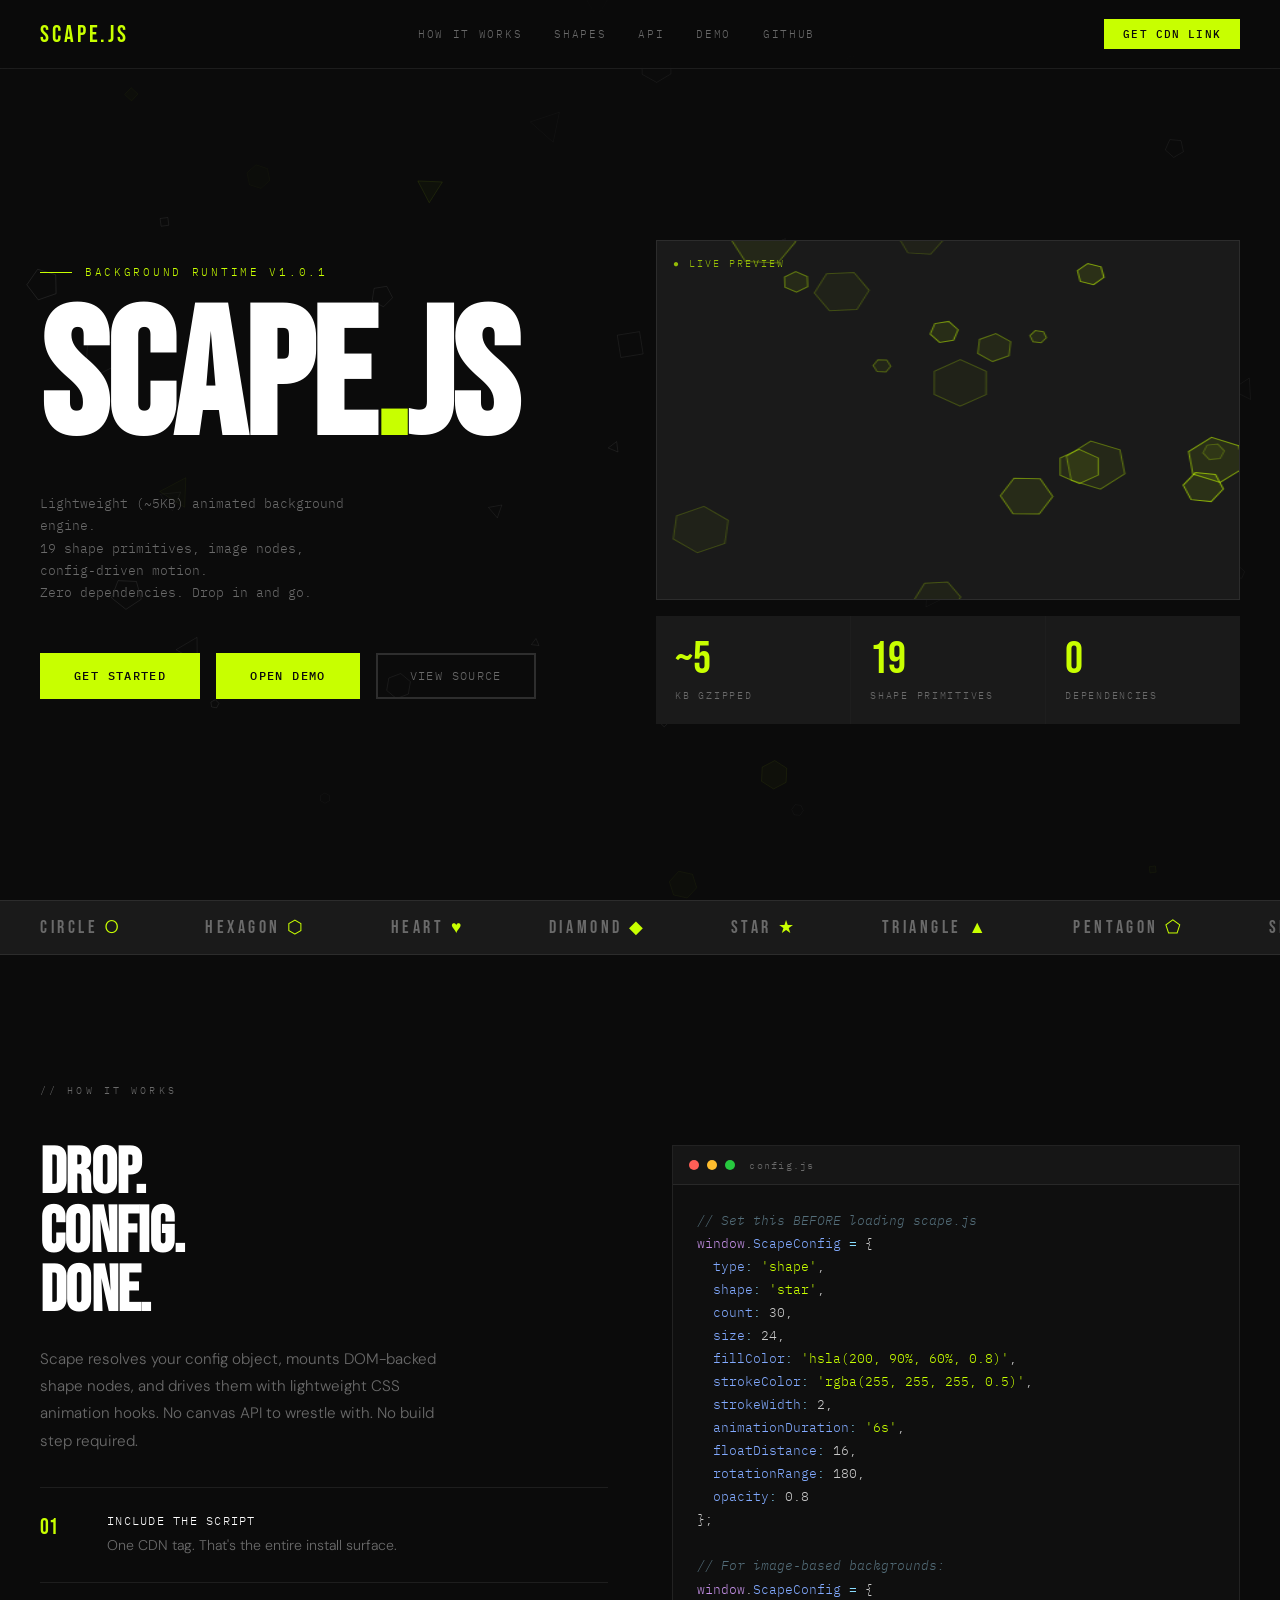
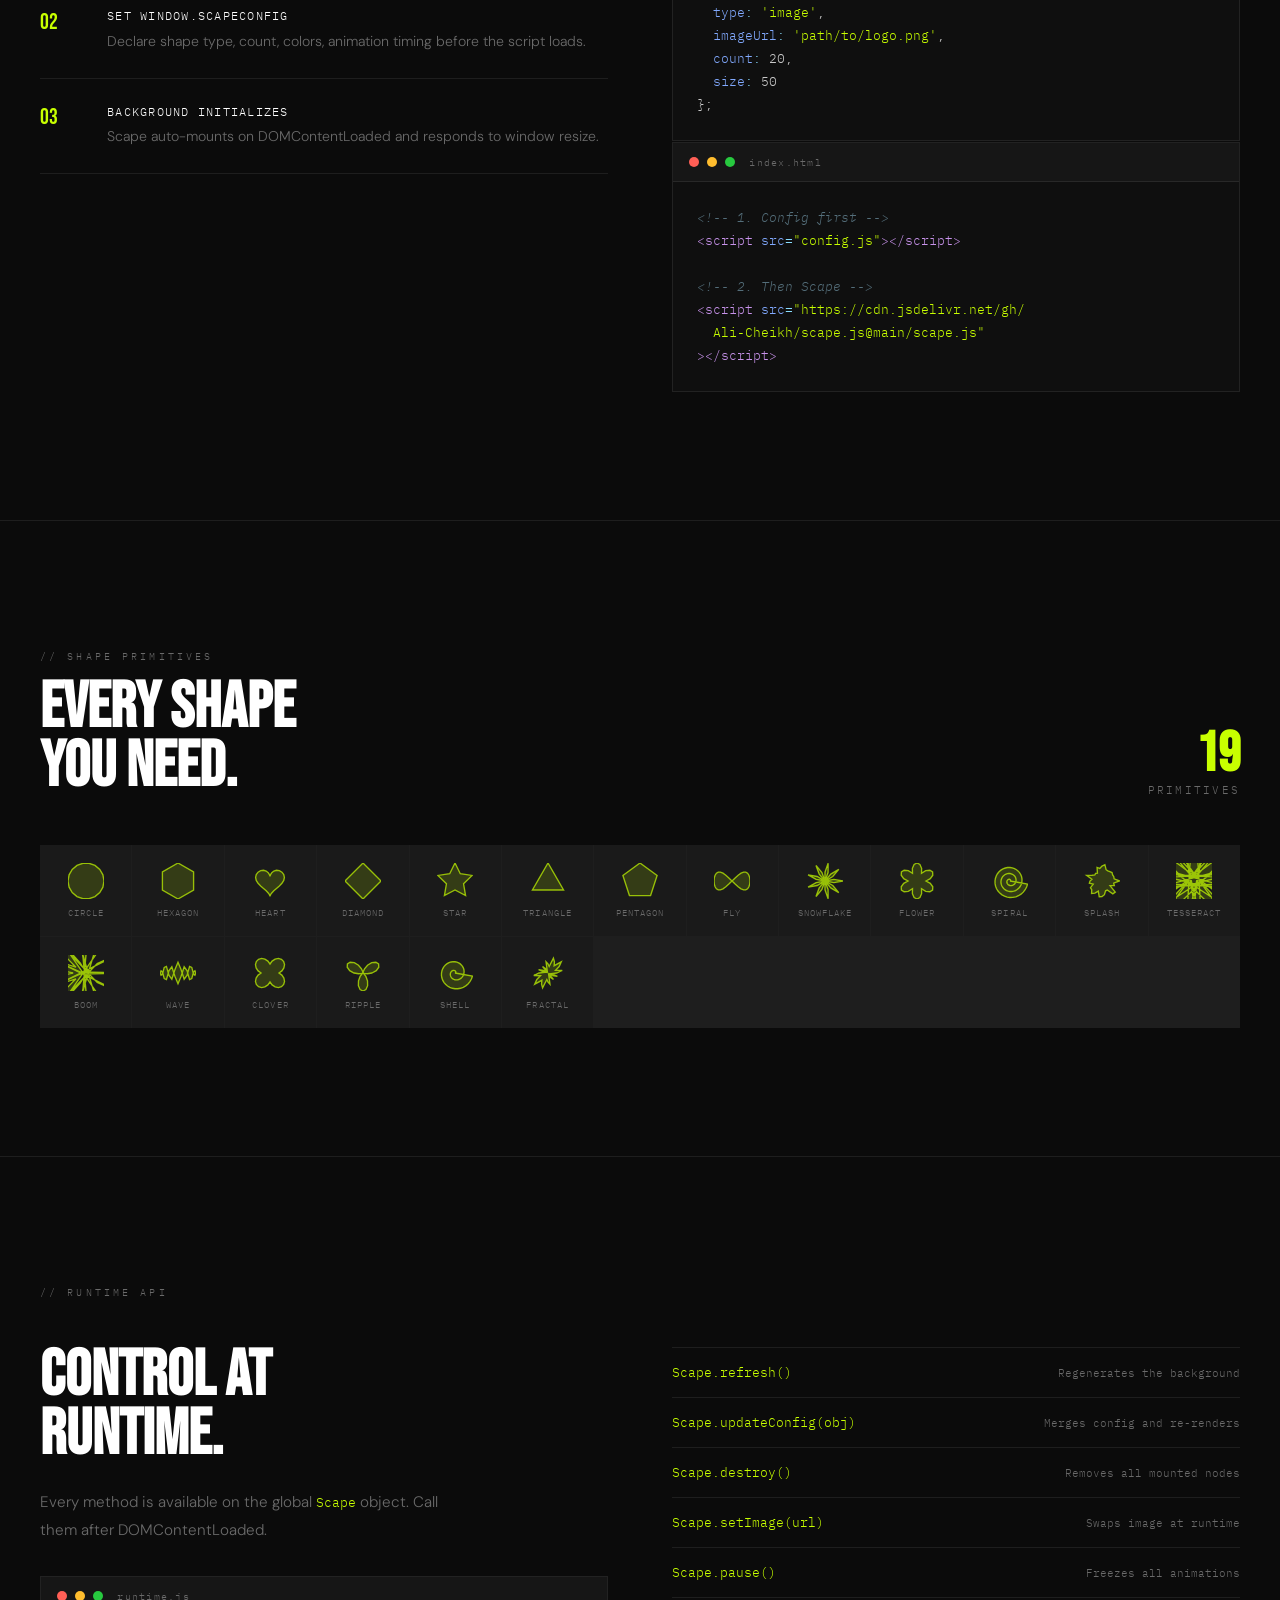
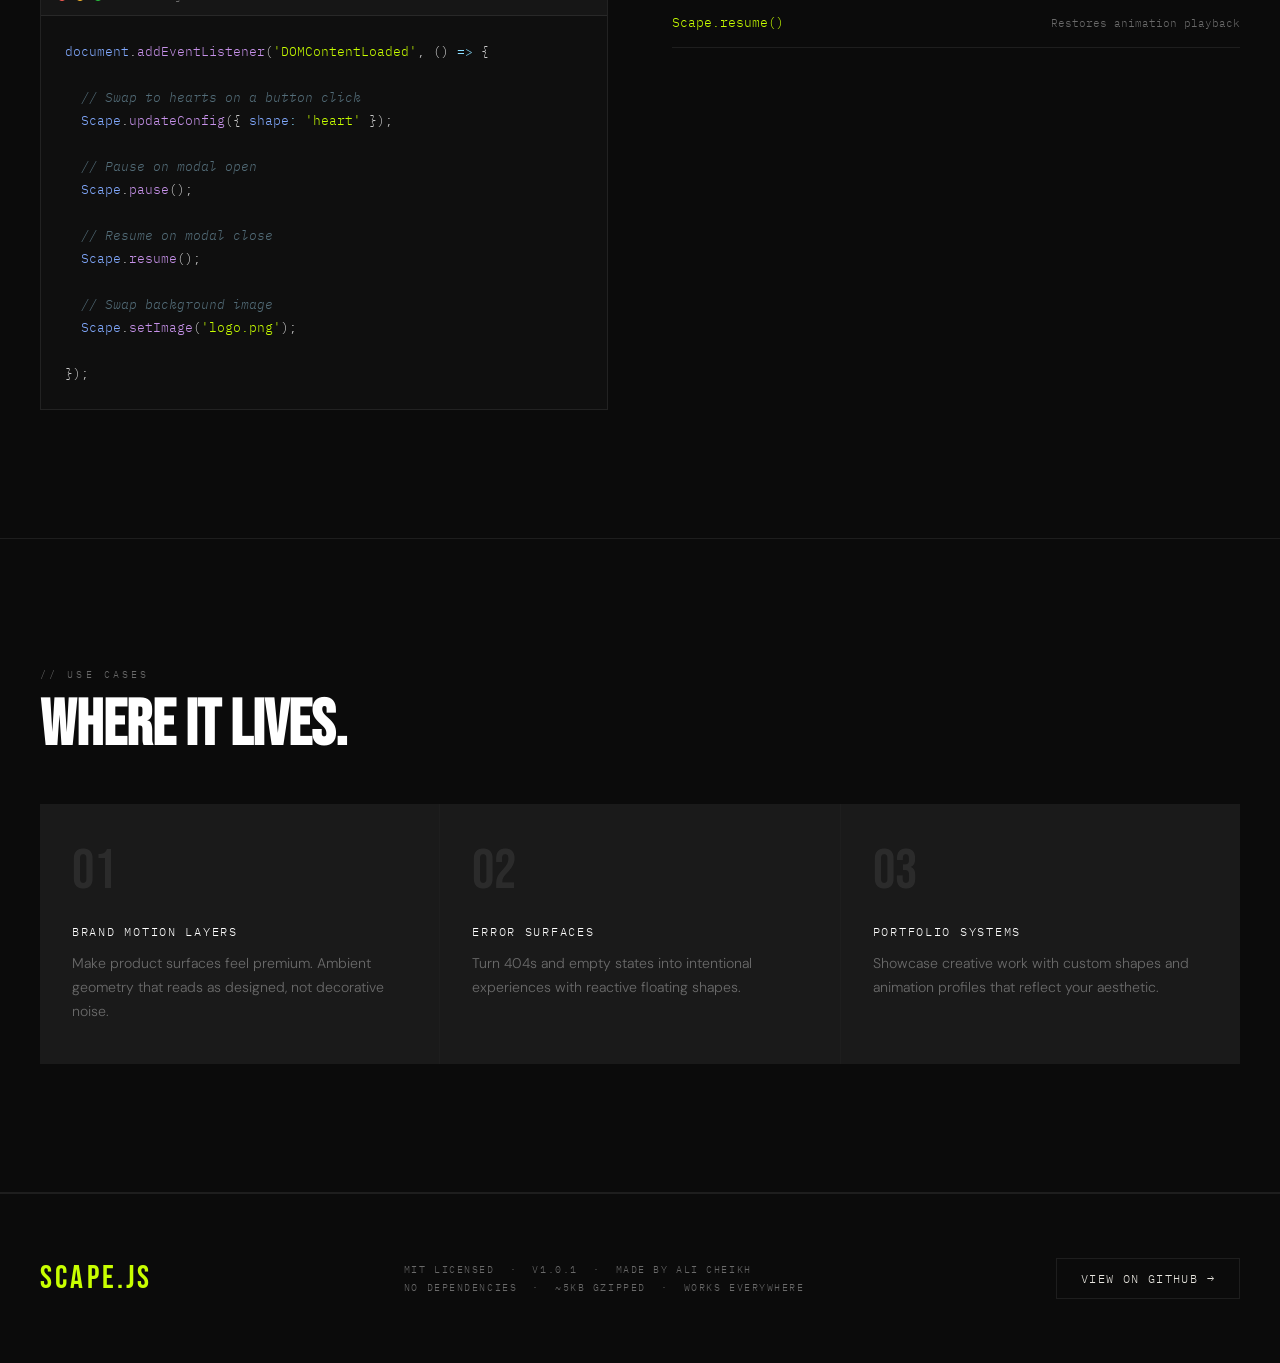
==== commit 12a2d05f: "feat: add mobile navigation toggle and responsive styles for improved usability Co-authored-by: Copi" ====
--- a/index.html
+++ b/index.html
@@ -27,7 +27,18 @@
       <a href="/demo/index.html">Demo</a>
       <a href="https://github.com/Ali-Cheikh/scape.js" target="_blank">GitHub</a>
     </div>
+    <button class="mobile-nav-toggle" id="mobileNavToggle" aria-expanded="false" aria-controls="mobileNavMenu">
+      Menu
+    </button>
     <a href="https://cdn.jsdelivr.net/gh/Ali-Cheikh/scape.js@main/scape.js" class="nav-cta">Get CDN Link</a>
+    <div class="mobile-nav" id="mobileNavMenu">
+      <a href="#how">How it works</a>
+      <a href="#shapes">Shapes</a>
+      <a href="#api">API</a>
+      <a href="/demo/index.html">Demo</a>
+      <a href="https://github.com/Ali-Cheikh/scape.js" target="_blank">GitHub</a>
+      <a href="https://cdn.jsdelivr.net/gh/Ali-Cheikh/scape.js@main/scape.js" class="mobile-nav-cta">Get CDN Link</a>
+    </div>
   </nav>
 
   <!-- HERO -->
@@ -332,6 +343,32 @@
       
       // Render shapes grid
       ShapeRenderer.renderGrid('shapes-grid');
+
+      // Mobile nav toggle
+      const nav = document.querySelector('nav');
+      const mobileToggle = document.getElementById('mobileNavToggle');
+      const mobileMenu = document.getElementById('mobileNavMenu');
+
+      if (nav && mobileToggle && mobileMenu) {
+        mobileToggle.addEventListener('click', () => {
+          const isOpen = nav.classList.toggle('nav-open');
+          mobileToggle.setAttribute('aria-expanded', String(isOpen));
+        });
+
+        mobileMenu.querySelectorAll('a').forEach((link) => {
+          link.addEventListener('click', () => {
+            nav.classList.remove('nav-open');
+            mobileToggle.setAttribute('aria-expanded', 'false');
+          });
+        });
+
+        window.addEventListener('resize', () => {
+          if (window.innerWidth > 900) {
+            nav.classList.remove('nav-open');
+            mobileToggle.setAttribute('aria-expanded', 'false');
+          }
+        });
+      }
     });
   </script>
 </body>
--- a/css/styles.css
+++ b/css/styles.css
@@ -74,6 +74,56 @@
     transition: opacity 0.2s;
   }
   .nav-cta:hover { opacity: 0.85; }
+
+  .mobile-nav-toggle {
+    display: none;
+    font-family: 'IBM Plex Mono', monospace;
+    font-size: 0.64rem;
+    letter-spacing: 0.12em;
+    text-transform: uppercase;
+    color: var(--muted);
+    border: 1px solid var(--border);
+    background: transparent;
+    padding: 0.42rem 0.72rem;
+    cursor: pointer;
+  }
+
+  .mobile-nav {
+    position: absolute;
+    top: calc(100% + 1px);
+    left: 1.2rem;
+    right: 1.2rem;
+    display: none;
+    flex-direction: column;
+    background: rgba(11,11,11,0.96);
+    border: 1px solid var(--border);
+    padding: 0.6rem;
+    gap: 0.35rem;
+  }
+
+  .mobile-nav a {
+    font-family: 'IBM Plex Mono', monospace;
+    font-size: 0.64rem;
+    letter-spacing: 0.12em;
+    text-transform: uppercase;
+    color: var(--muted);
+    border: 1px solid transparent;
+    padding: 0.56rem 0.62rem;
+  }
+
+  .mobile-nav a:hover {
+    color: #fff;
+    border-color: var(--border);
+  }
+
+  .mobile-nav-cta {
+    color: var(--acid) !important;
+    border-color: rgba(200,255,0,0.35) !important;
+  }
+
+  nav.nav-open .mobile-nav {
+    display: flex;
+  }
 
   /* ── HERO ── */
   .hero {
@@ -560,12 +610,185 @@
   .d5 { animation-delay: 0.7s; }
 
   /* ── RESPONSIVE ── */
+  @media (max-width: 1200px) {
+    nav,
+    .section-inner,
+    footer {
+      padding-left: 1.5rem;
+      padding-right: 1.5rem;
+    }
+
+    .hero {
+      padding: 7.5rem 1.5rem 3.5rem;
+      gap: 1.5rem;
+    }
+
+    .how-grid,
+    .api-grid {
+      gap: 2.25rem;
+    }
+  }
+
   @media (max-width: 900px) {
-    .hero { grid-template-columns: 1fr; padding-top: 7rem; }
-    .hero-right { display: none; }
-    .how-grid, .api-grid { grid-template-columns: 1fr; }
-    .use-grid { grid-template-columns: 1fr; }
-    .shapes-header { flex-direction: column; align-items: flex-start; gap: 1rem; }
-    footer { flex-direction: column; align-items: flex-start; }
-    .nav-links { display: none; }
+    body {
+      cursor: default;
+    }
+
+    nav {
+      padding-top: 0.9rem;
+      padding-bottom: 0.9rem;
+    }
+
+    .nav-links {
+      display: none;
+    }
+
+    .mobile-nav-toggle {
+      display: inline-flex;
+      align-items: center;
+      justify-content: center;
+      margin-left: auto;
+      margin-right: 0.6rem;
+    }
+
+    .nav-cta {
+      font-size: 0.62rem;
+      padding: 0.45rem 0.8rem;
+    }
+
+    .hero {
+      grid-template-columns: 1fr;
+      min-height: auto;
+      padding-top: 6.5rem;
+      gap: 1rem;
+    }
+
+    .hero-right {
+      display: none;
+    }
+
+    .hero-sub {
+      margin-top: 1.2rem;
+      margin-bottom: 1.8rem;
+    }
+
+    .hero-actions {
+      flex-wrap: wrap;
+      gap: 0.75rem;
+    }
+
+    .hero-actions .btn-primary,
+    .hero-actions .btn-ghost {
+      width: 100%;
+      text-align: center;
+      padding: 0.75rem 1rem;
+    }
+
+    .marquee-track {
+      padding: 0.75rem 0;
+    }
+
+    .marquee-inner span {
+      font-size: 0.92rem;
+      padding: 0 1.2rem;
+      letter-spacing: 0.14em;
+    }
+
+    .how-section,
+    .shapes-section,
+    .api-section,
+    .use-section {
+      padding: 5rem 0;
+    }
+
+    .how-grid,
+    .api-grid,
+    .use-grid {
+      grid-template-columns: 1fr;
+    }
+
+    .shapes-header {
+      flex-direction: column;
+      align-items: flex-start;
+      gap: 1rem;
+    }
+
+    .method-item {
+      flex-direction: column;
+      align-items: flex-start;
+    }
+
+    .method-desc {
+      text-align: left;
+    }
+
+    .use-card {
+      padding: 1.8rem 1.4rem;
+    }
+
+    footer {
+      flex-direction: column;
+      align-items: flex-start;
+      padding-top: 2.6rem;
+      padding-bottom: 2.6rem;
+      gap: 1rem;
+    }
+  }
+
+  @media (max-width: 640px) {
+    nav,
+    .section-inner,
+    footer {
+      padding-left: 1rem;
+      padding-right: 1rem;
+    }
+
+    .nav-brand {
+      font-size: 1.25rem;
+    }
+
+    .nav-cta {
+      display: none;
+    }
+
+    .mobile-nav {
+      left: 1rem;
+      right: 1rem;
+      padding: 0.48rem;
+    }
+
+    .hero {
+      padding-top: 5.8rem;
+      padding-bottom: 2.4rem;
+    }
+
+    .hero-title {
+      font-size: clamp(4rem, 23vw, 6.2rem);
+    }
+
+    .hero-sub {
+      font-size: 0.74rem;
+      line-height: 1.6;
+      max-width: 100%;
+    }
+
+    .code-body {
+      padding: 1rem;
+      font-size: 0.72rem;
+      line-height: 1.65;
+    }
+
+    .shape-count-label strong {
+      font-size: 2.6rem;
+    }
+
+    .shapes-grid {
+      grid-template-columns: repeat(3, minmax(0, 1fr));
+    }
+
+    .footer-meta {
+      letter-spacing: 0.08em;
+      font-size: 0.6rem;
+      line-height: 1.6;
+    }
   }
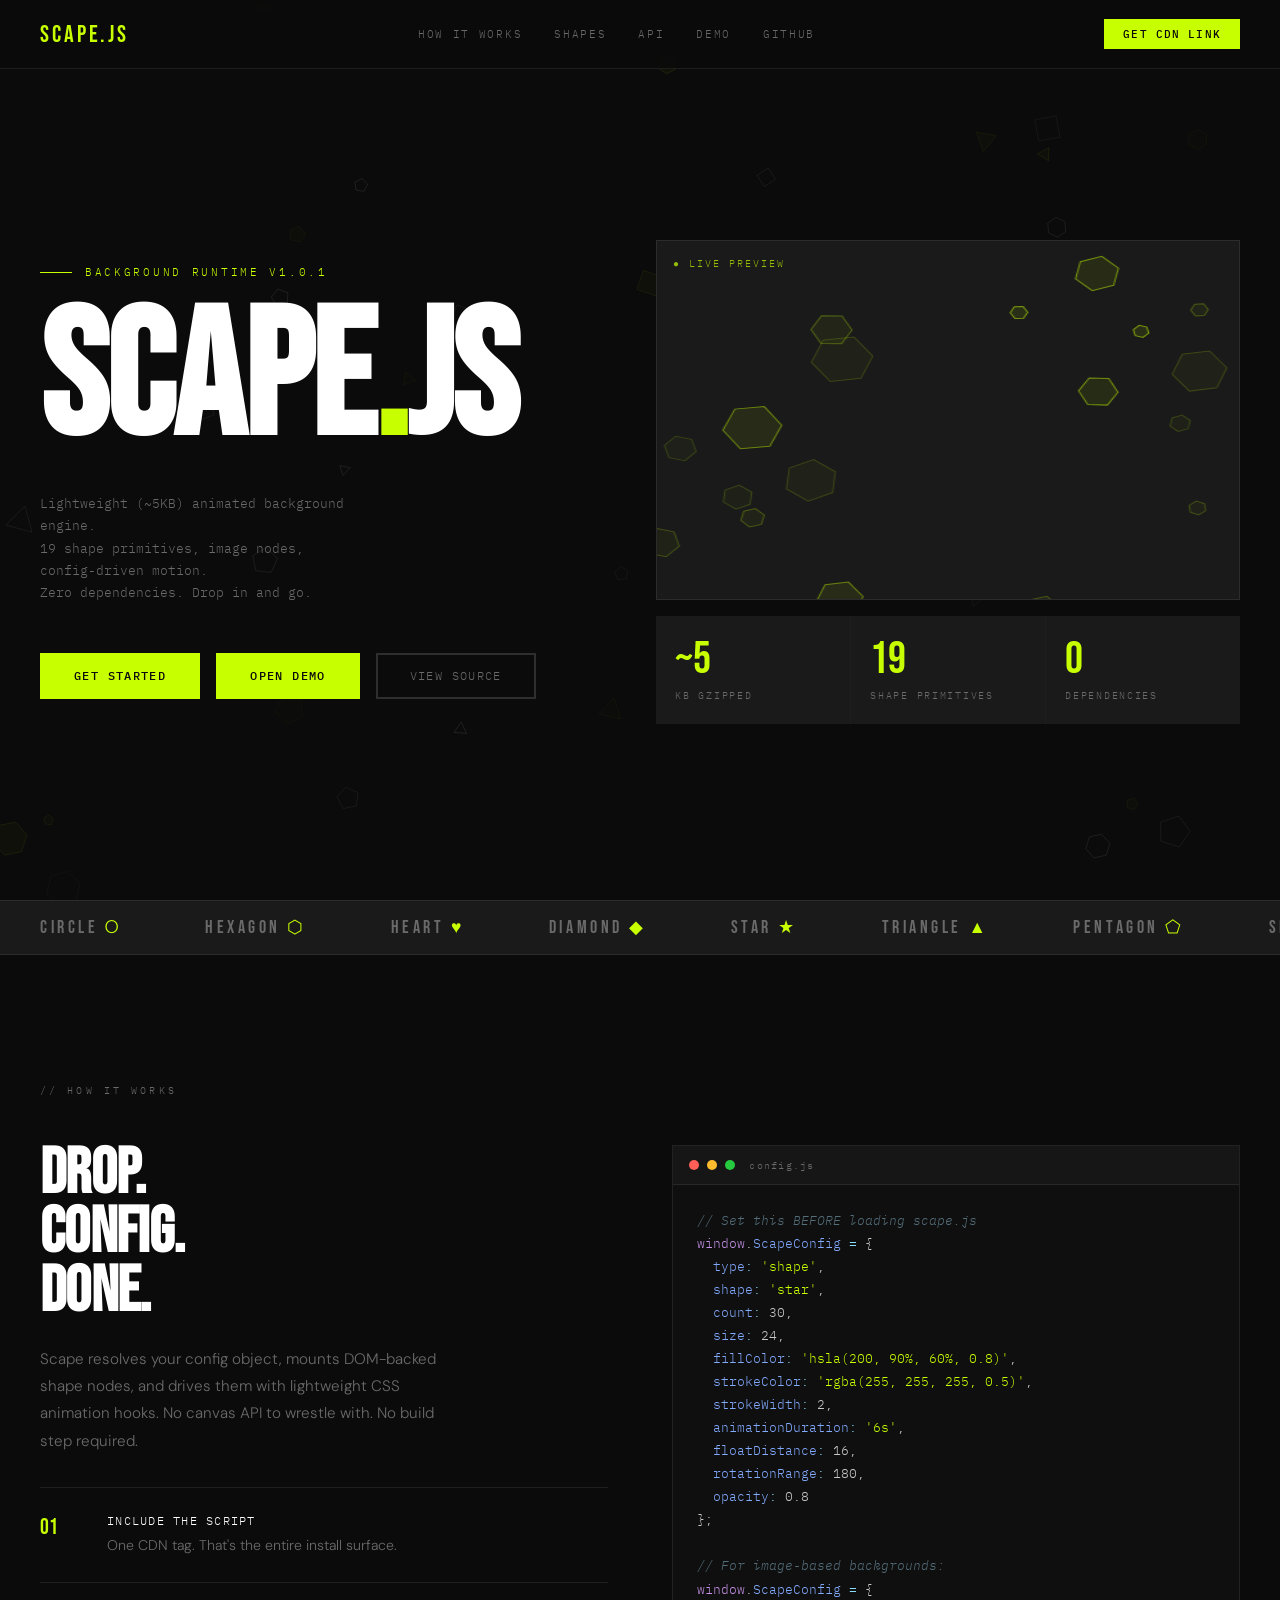
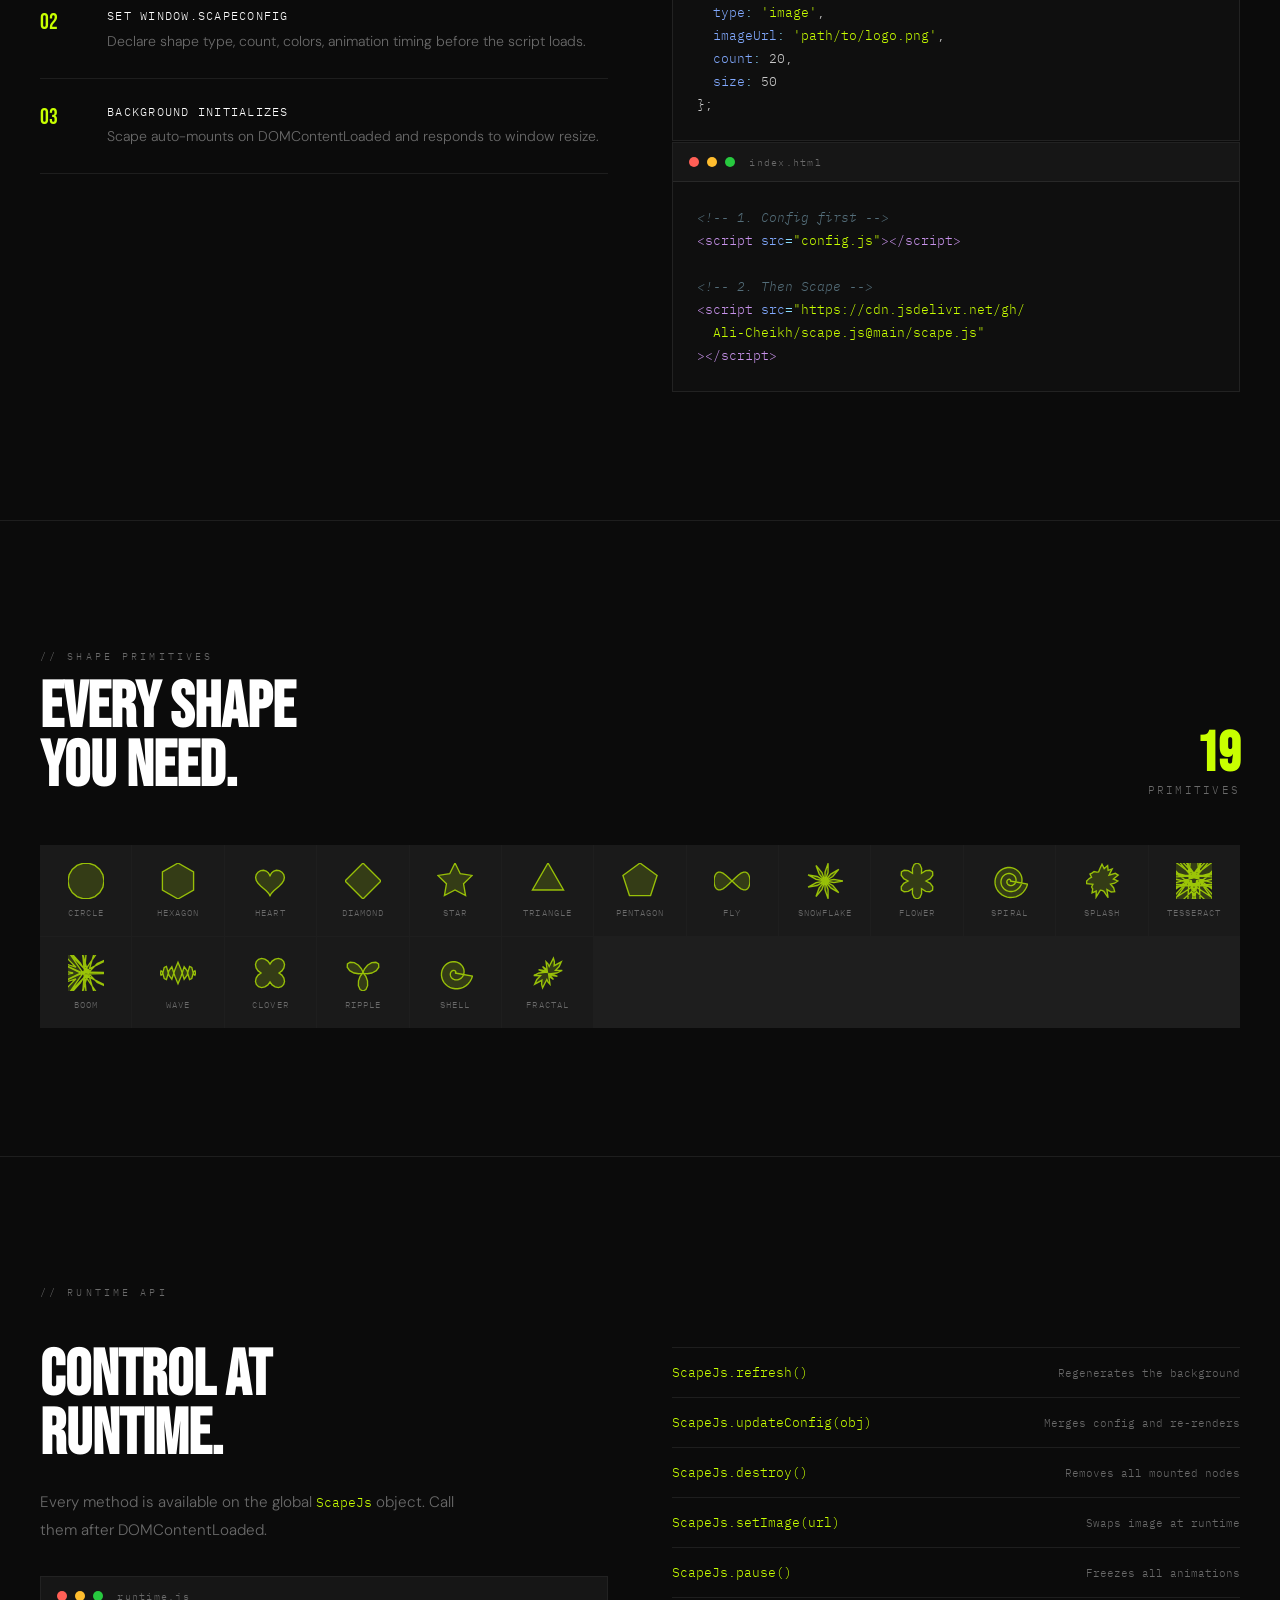
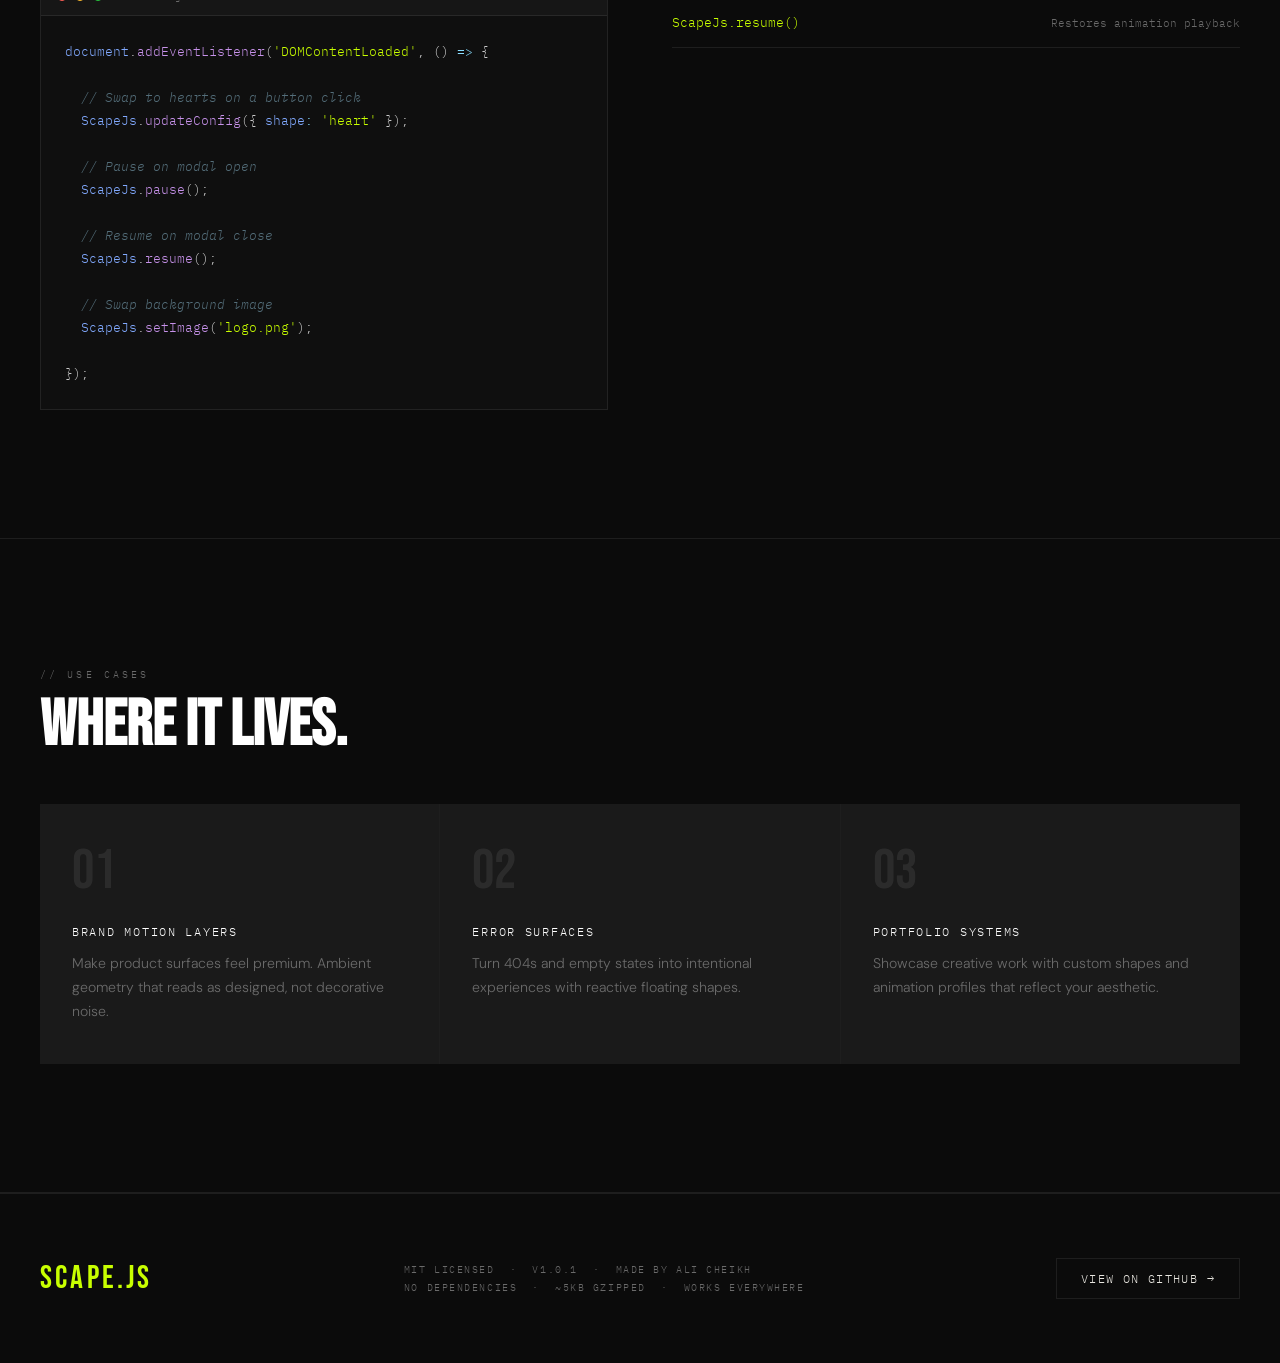
==== commit a28c01d8: "feat: update shape presets and enhance default configuration with new shape options Co-authored-by: " ====
--- a/index.html
+++ b/index.html
@@ -231,7 +231,7 @@
           <h2 class="api-heading">Control at<br />runtime.</h2>
           <p class="how-desc">
             Every method is available on the global <code
-              style="color:var(--acid);font-family:'IBM Plex Mono',monospace;font-size:0.85em">Scape</code> object.
+              style="color:var(--acid);font-family:'IBM Plex Mono',monospace;font-size:0.85em">ScapeJs</code> object.
             Call them after DOMContentLoaded.
           </p>
           <div class="code-panel" style="margin-top:2rem">
@@ -245,14 +245,14 @@
               <span class="n">document</span>.<span class="k">addEventListener</span>(<span
                 class="s">'DOMContentLoaded'</span>, () <span class="p">=></span> {<br /><br />
               &nbsp;&nbsp;<span class="c">// Swap to hearts on a button click</span><br />
-              &nbsp;&nbsp;<span class="n">Scape</span>.<span class="k">updateConfig</span>({ <span
+              &nbsp;&nbsp;<span class="n">ScapeJs</span>.<span class="k">updateConfig</span>({ <span
                 class="n">shape</span><span class="p">:</span> <span class="s">'heart'</span> });<br /><br />
               &nbsp;&nbsp;<span class="c">// Pause on modal open</span><br />
-              &nbsp;&nbsp;<span class="n">Scape</span>.<span class="k">pause</span>();<br /><br />
+              &nbsp;&nbsp;<span class="n">ScapeJs</span>.<span class="k">pause</span>();<br /><br />
               &nbsp;&nbsp;<span class="c">// Resume on modal close</span><br />
-              &nbsp;&nbsp;<span class="n">Scape</span>.<span class="k">resume</span>();<br /><br />
+              &nbsp;&nbsp;<span class="n">ScapeJs</span>.<span class="k">resume</span>();<br /><br />
               &nbsp;&nbsp;<span class="c">// Swap background image</span><br />
-              &nbsp;&nbsp;<span class="n">Scape</span>.<span class="k">setImage</span>(<span
+              &nbsp;&nbsp;<span class="n">ScapeJs</span>.<span class="k">setImage</span>(<span
                 class="s">'logo.png'</span>);<br /><br />
               });
             </div>
@@ -262,27 +262,27 @@
         <div>
           <div class="method-list">
             <div class="method-item">
-              <div class="method-name">Scape.refresh()</div>
+              <div class="method-name">ScapeJs.refresh()</div>
               <div class="method-desc">Regenerates the background</div>
             </div>
             <div class="method-item">
-              <div class="method-name">Scape.updateConfig(obj)</div>
+              <div class="method-name">ScapeJs.updateConfig(obj)</div>
               <div class="method-desc">Merges config and re-renders</div>
             </div>
             <div class="method-item">
-              <div class="method-name">Scape.destroy()</div>
+              <div class="method-name">ScapeJs.destroy()</div>
               <div class="method-desc">Removes all mounted nodes</div>
             </div>
             <div class="method-item">
-              <div class="method-name">Scape.setImage(url)</div>
+              <div class="method-name">ScapeJs.setImage(url)</div>
               <div class="method-desc">Swaps image at runtime</div>
             </div>
             <div class="method-item">
-              <div class="method-name">Scape.pause()</div>
+              <div class="method-name">ScapeJs.pause()</div>
               <div class="method-desc">Freezes all animations</div>
             </div>
             <div class="method-item">
-              <div class="method-name">Scape.resume()</div>
+              <div class="method-name">ScapeJs.resume()</div>
               <div class="method-desc">Restores animation playback</div>
             </div>
           </div>
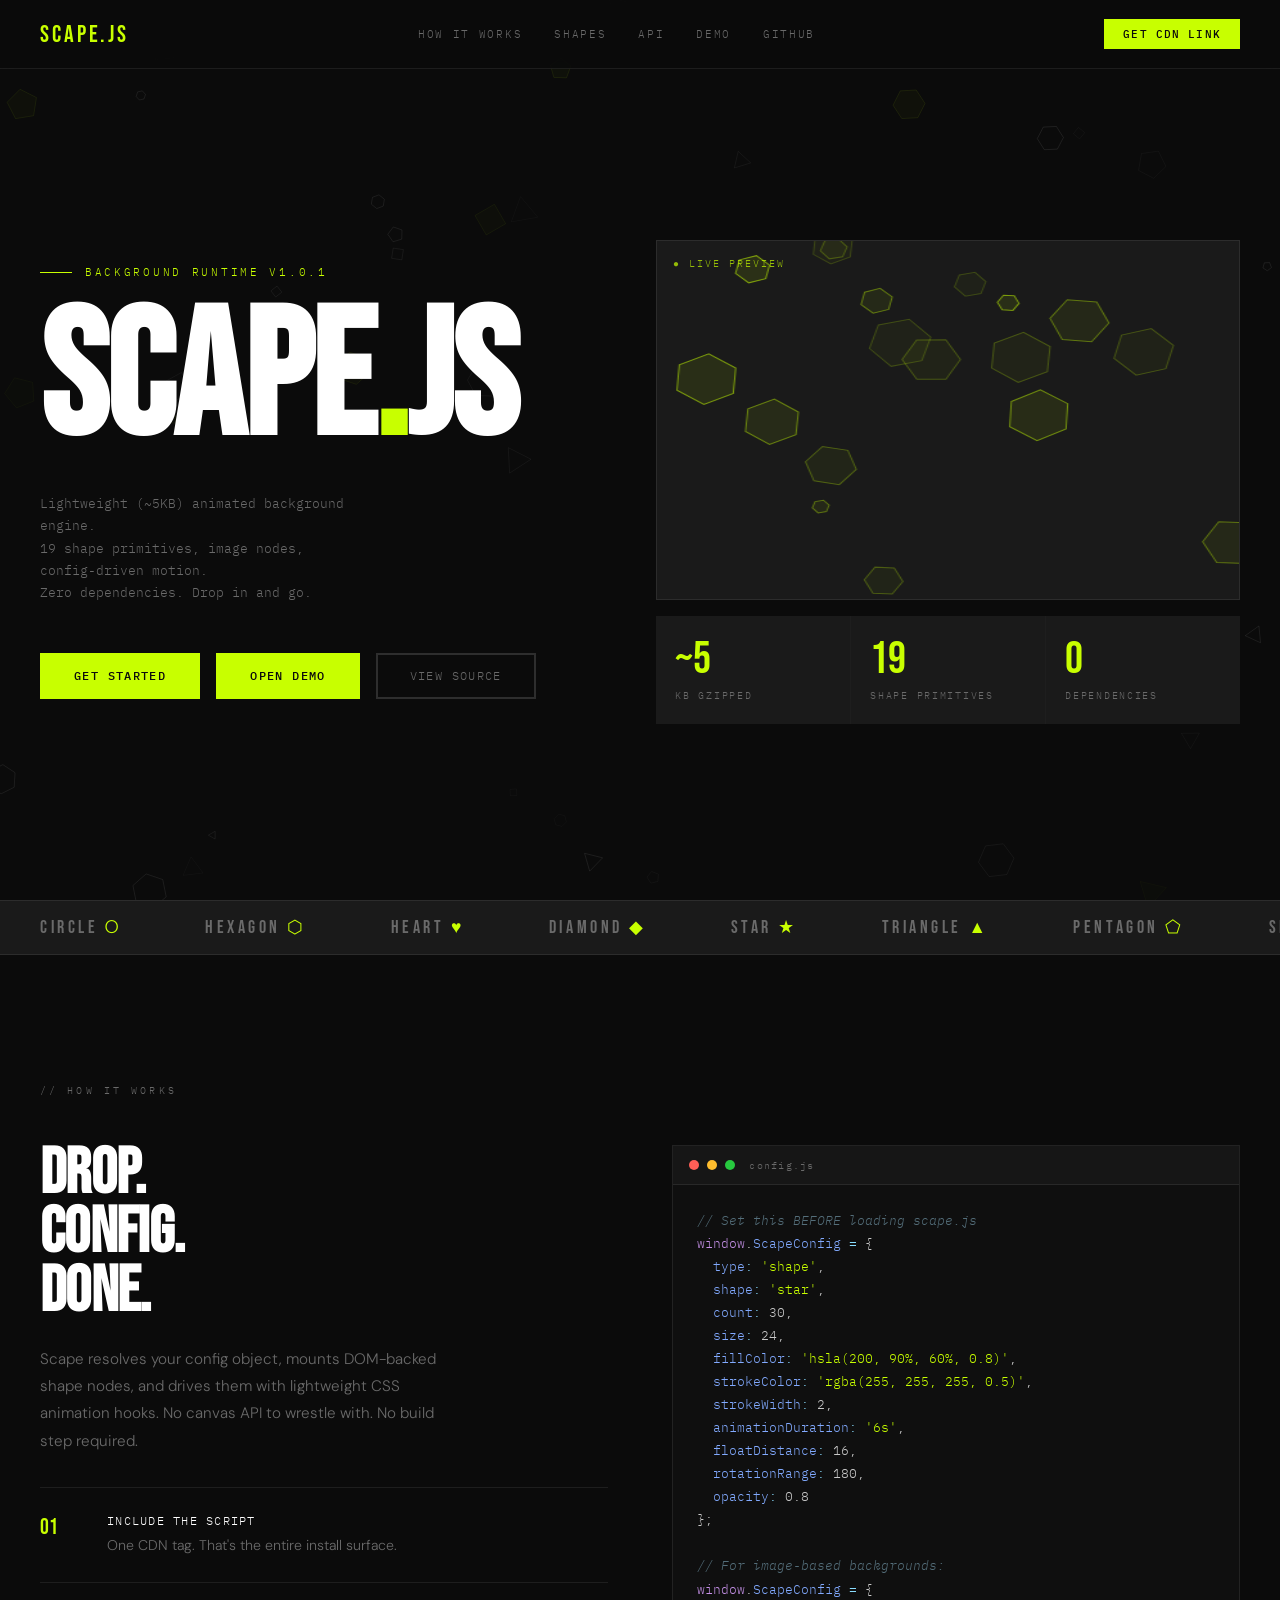
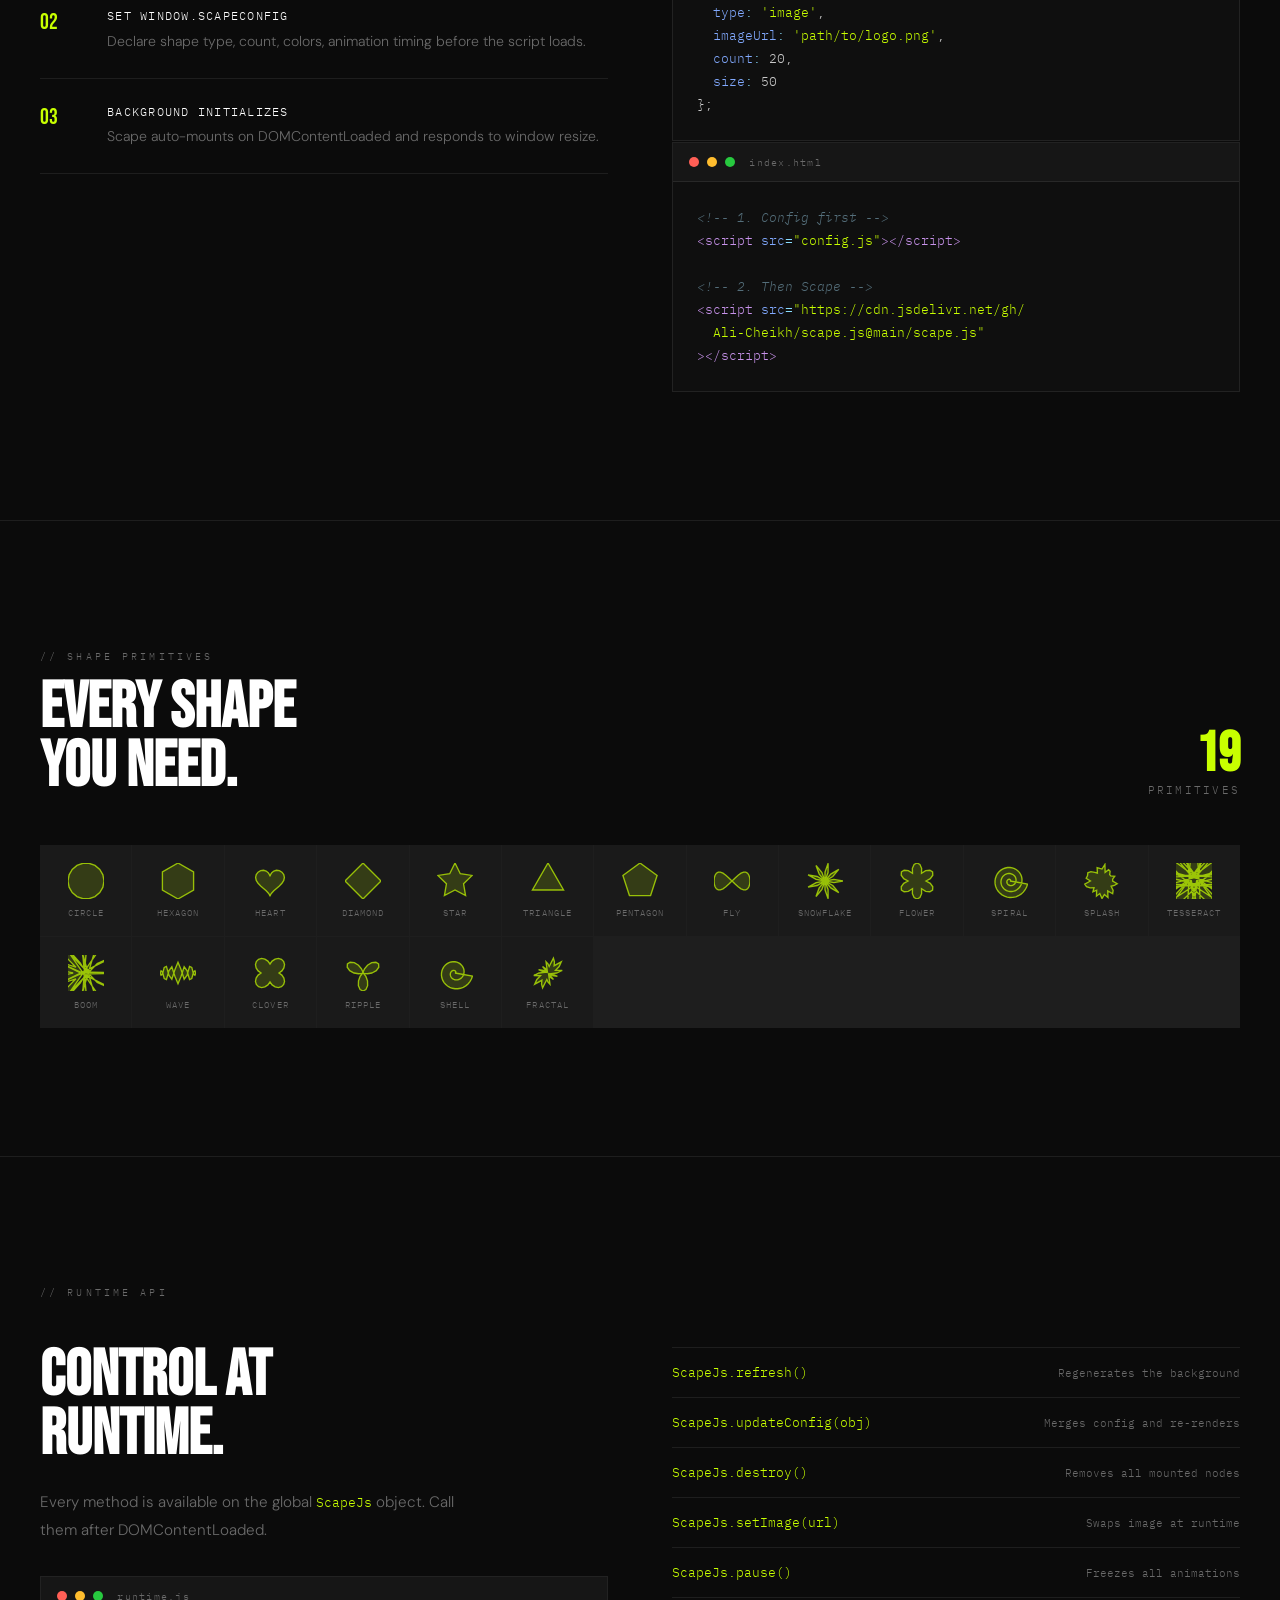
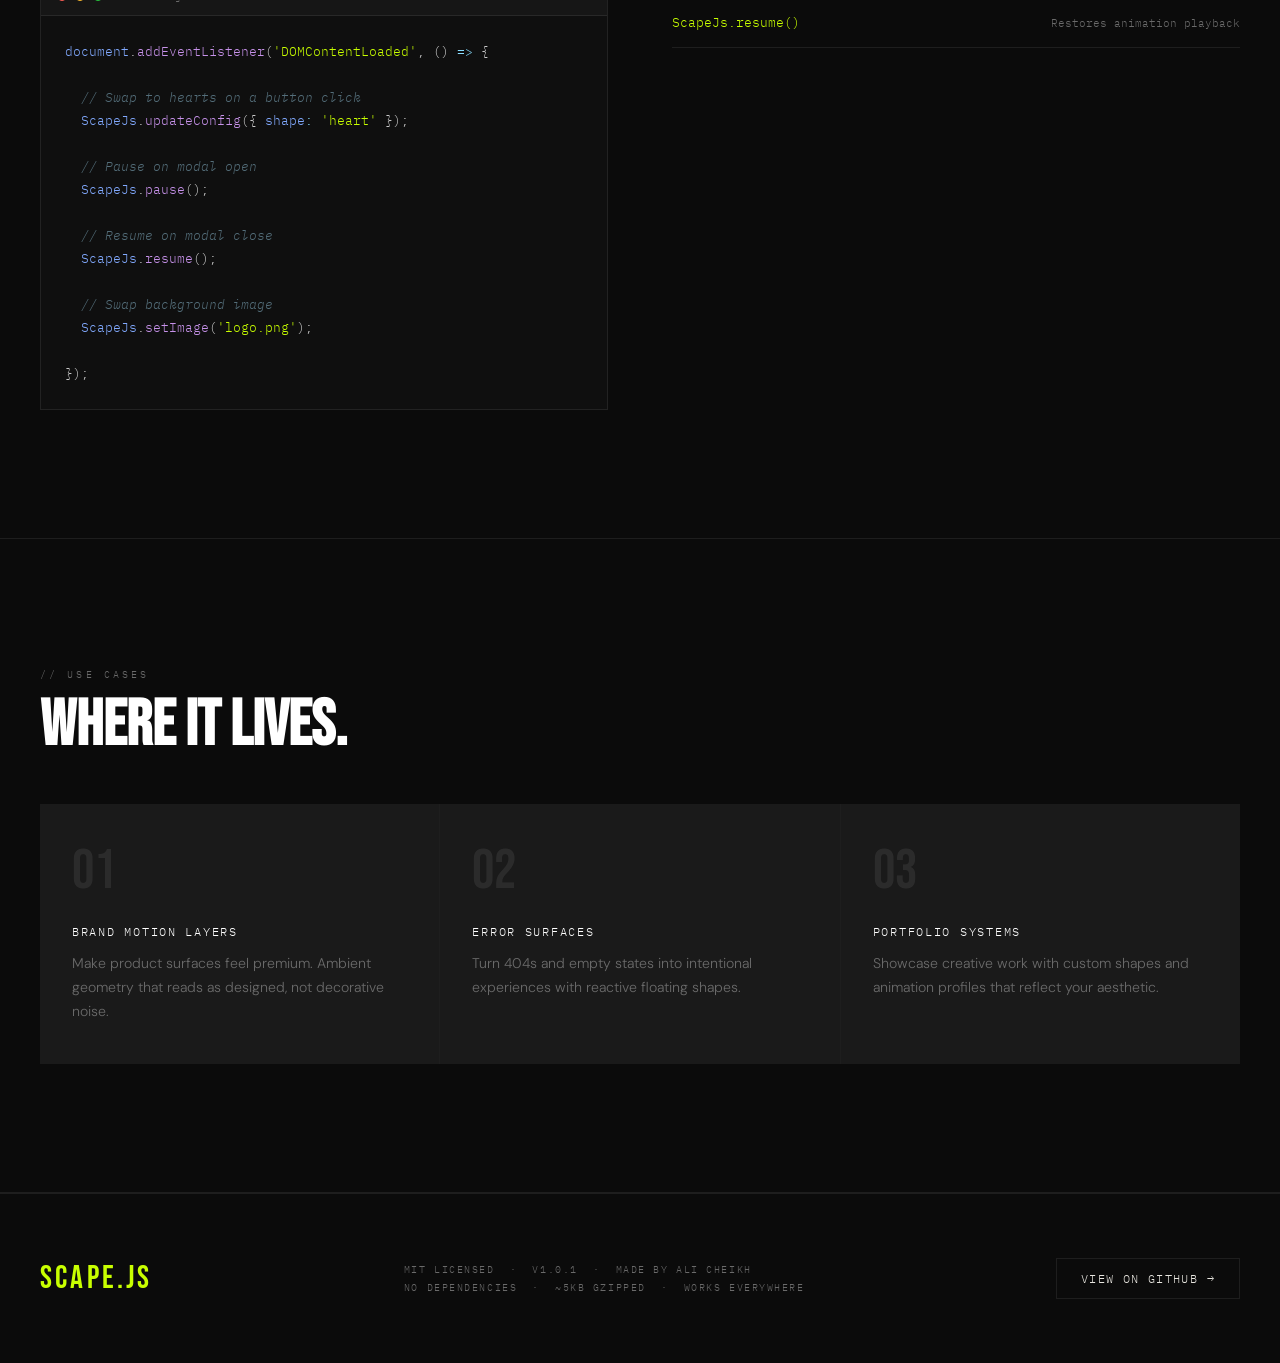
==== commit 8e5b59b5: "fix: update references to local files in HTML and README for consistency Co-authored-by: Copilot <co" ====
--- a/index.html
+++ b/index.html
@@ -9,7 +9,7 @@
   <link
     href="https://fonts.googleapis.com/css2?family=Bebas+Neue&family=IBM+Plex+Mono:ital,wght@0,400;0,500;1,400&family=DM+Sans:wght@300;400;500&display=swap"
     rel="stylesheet" />
-  <link rel="stylesheet" href="/css/styles.css">
+  <link rel="stylesheet" href="css/styles.css">
 </head>
 
 <body>
@@ -24,7 +24,7 @@
       <a href="#how">How it works</a>
       <a href="#shapes">Shapes</a>
       <a href="#api">API</a>
-      <a href="/demo/index.html">Demo</a>
+      <a href="demo/index.html">Demo</a>
       <a href="https://github.com/Ali-Cheikh/scape.js" target="_blank">GitHub</a>
     </div>
     <button class="mobile-nav-toggle" id="mobileNavToggle" aria-expanded="false" aria-controls="mobileNavMenu">
@@ -35,7 +35,7 @@
       <a href="#how">How it works</a>
       <a href="#shapes">Shapes</a>
       <a href="#api">API</a>
-      <a href="/demo/index.html">Demo</a>
+      <a href="demo/index.html">Demo</a>
       <a href="https://github.com/Ali-Cheikh/scape.js" target="_blank">GitHub</a>
       <a href="https://cdn.jsdelivr.net/gh/Ali-Cheikh/scape.js@main/scape.js" class="mobile-nav-cta">Get CDN Link</a>
     </div>
@@ -53,7 +53,7 @@
       </p>
       <div class="hero-actions fade-up d4">
         <a href="#how" class="btn-primary">Get Started</a>
-        <a href="/demo/index.html" class="btn-primary">Open Demo</a>
+        <a href="demo/index.html" class="btn-primary">Open Demo</a>
         <a href="https://github.com/Ali-Cheikh/scape.js" target="_blank" class="btn-ghost">View Source</a>
       </div>
     </div>
@@ -333,8 +333,8 @@
   </footer>
 
   <!-- Load modular scripts -->
-  <script src="/js/shapes.js"></script>
-  <script src="/js/canvas.js"></script>
+  <script src="js/shapes.js"></script>
+  <script src="js/canvas.js"></script>
   <script>
     // Initialize all components on DOMContentLoaded
     document.addEventListener('DOMContentLoaded', () => {
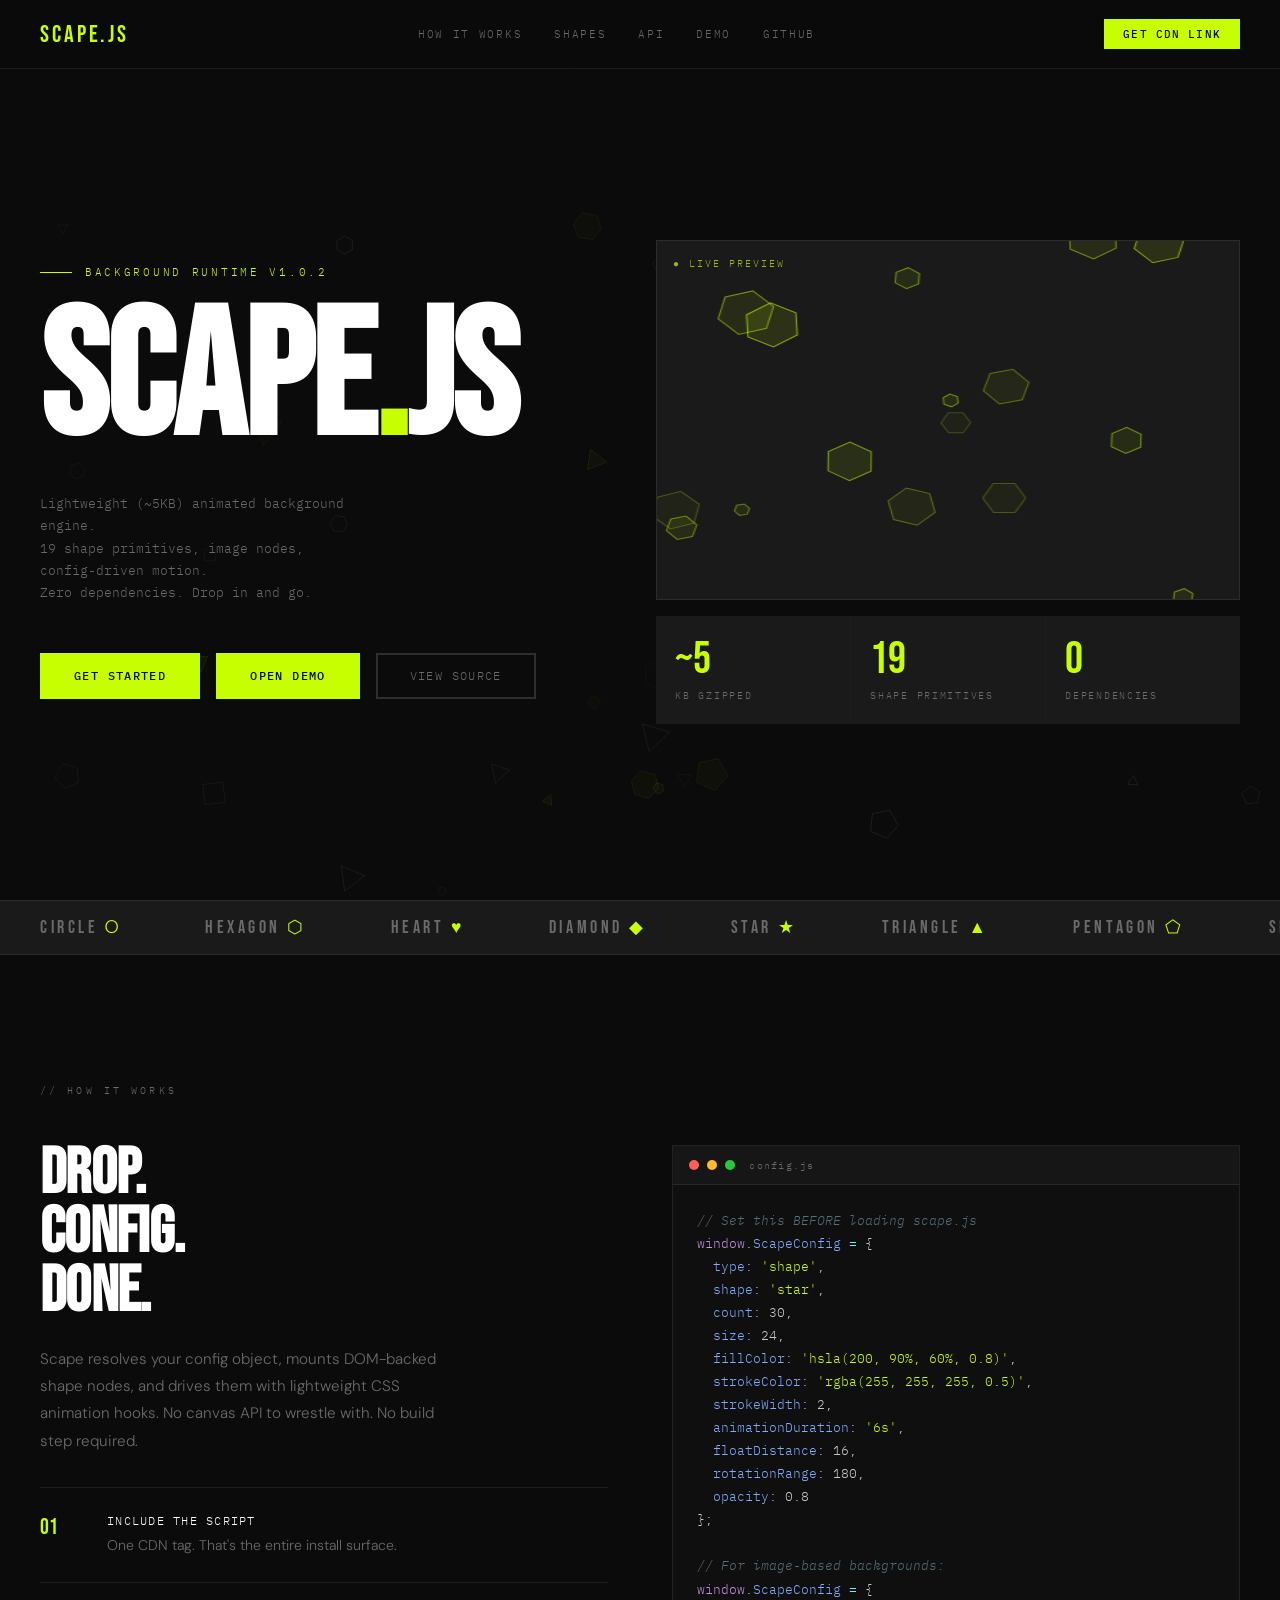
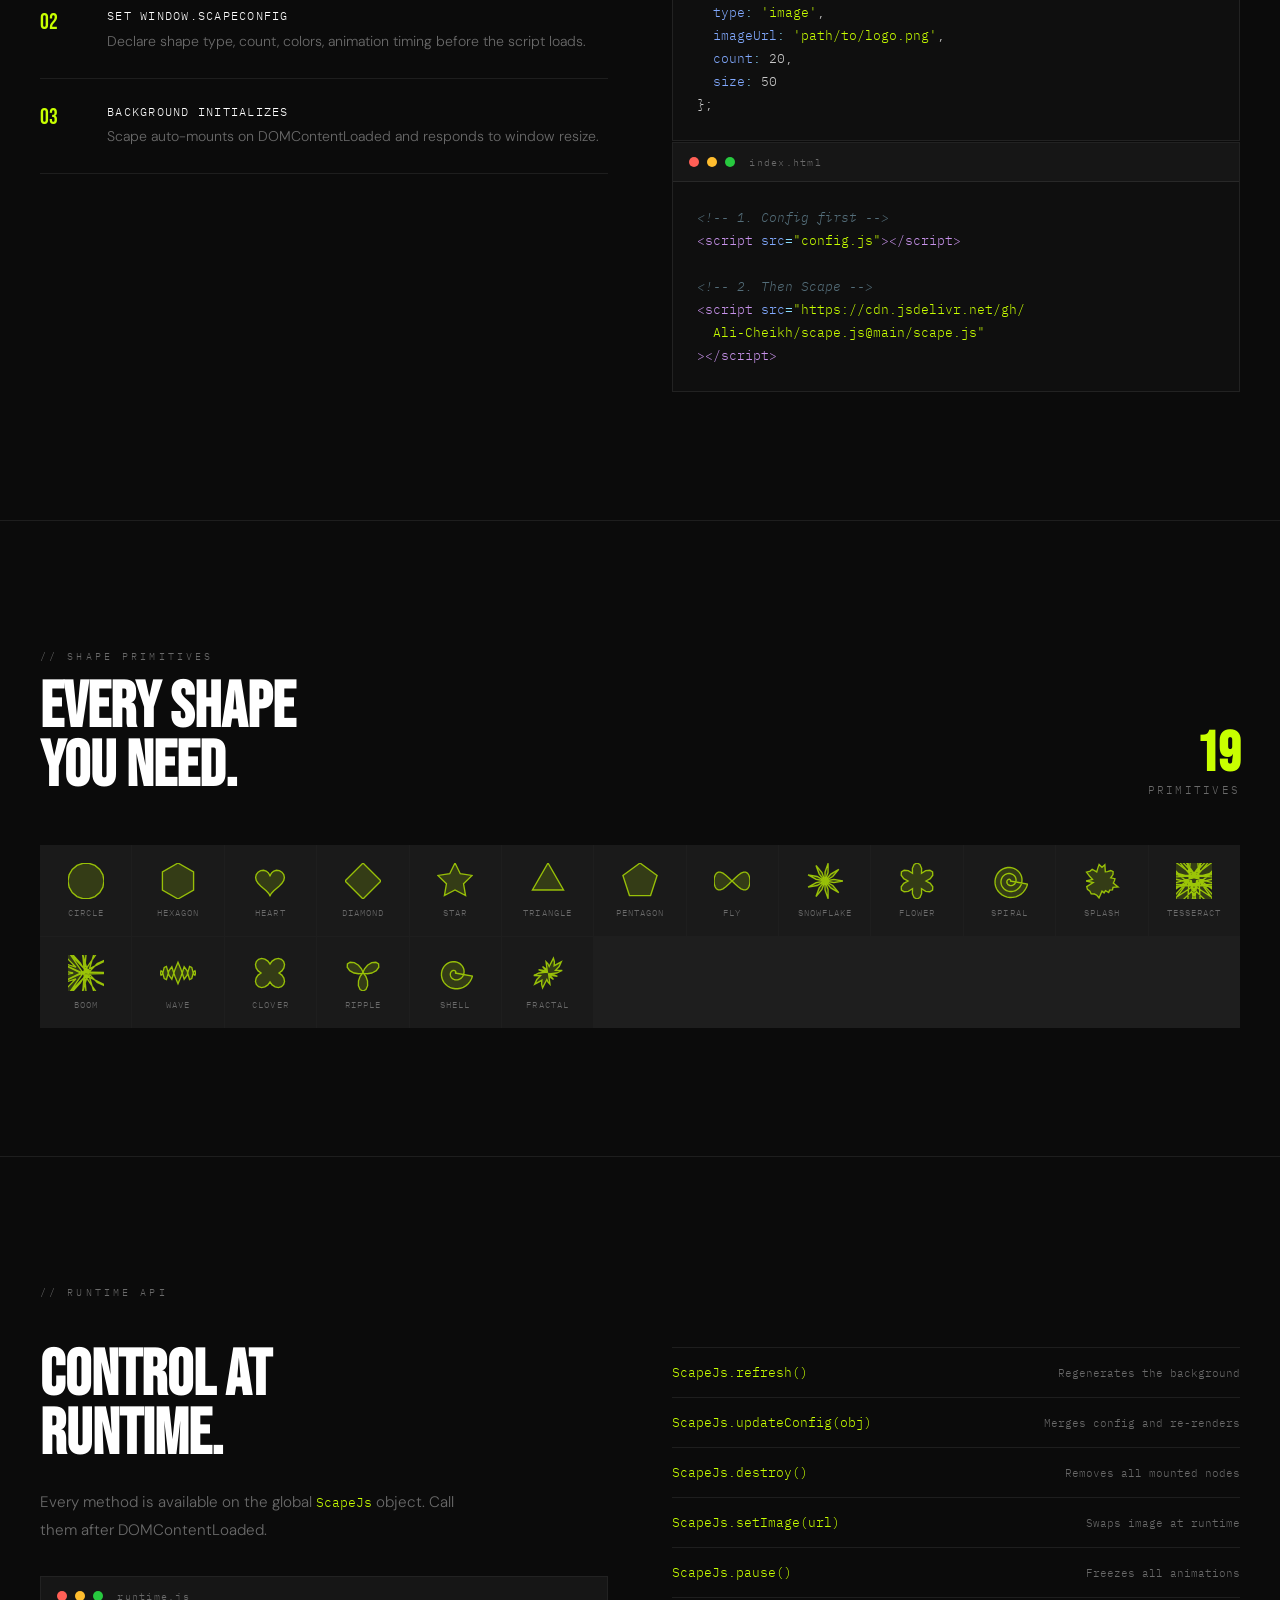
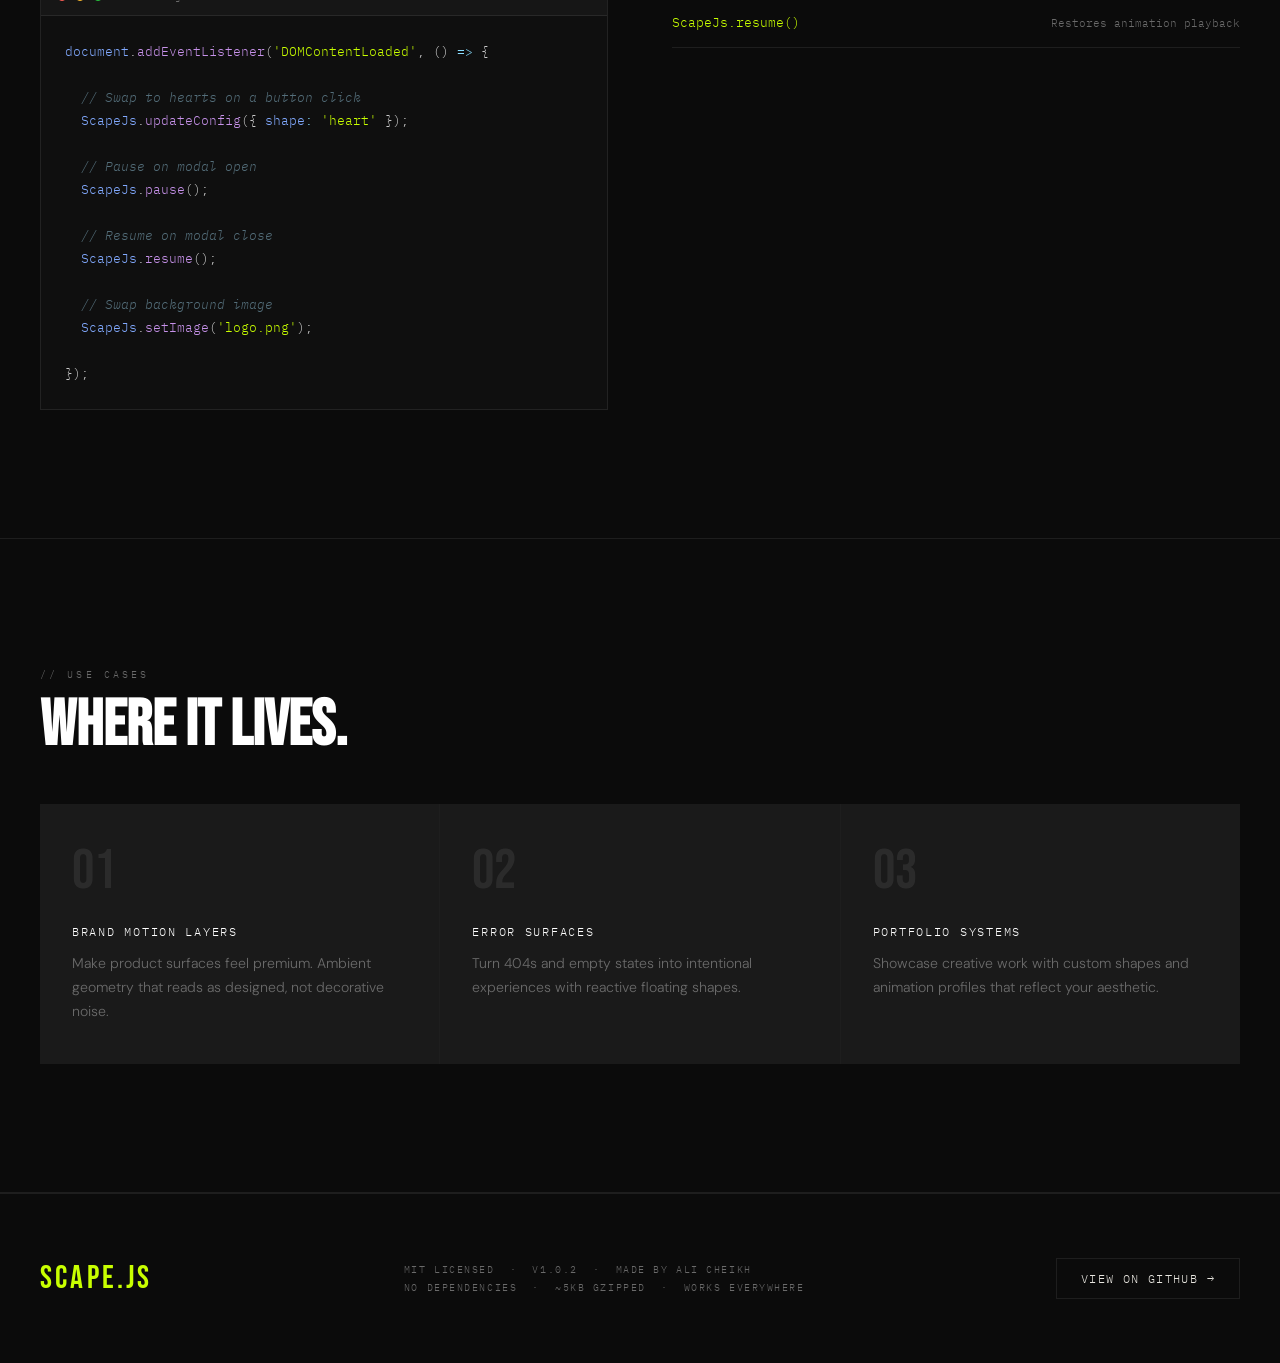
==== commit a3b0dcbb: "Bump project version to v1.0.2" ====
--- a/index.html
+++ b/index.html
@@ -44,7 +44,7 @@
   <!-- HERO -->
   <header class="hero">
     <div class="hero-left">
-      <div class="hero-eyebrow fade-up d1">Background Runtime v1.0.1</div>
+      <div class="hero-eyebrow fade-up d1">Background Runtime v1.0.2</div>
       <h1 class="hero-title fade-up d2">Scape<span>.</span>js</h1>
       <p class="hero-sub fade-up d3">
         Lightweight (~5KB) animated background engine.<br />
@@ -323,7 +323,7 @@
   <footer>
     <div class="footer-brand">Scape.js</div>
     <div class="footer-meta">
-      MIT Licensed &nbsp;·&nbsp; v1.0.1 &nbsp;·&nbsp; Made by <a href="https://github.com/Ali-Cheikh"
+      MIT Licensed &nbsp;·&nbsp; v1.0.2 &nbsp;·&nbsp; Made by <a href="https://github.com/Ali-Cheikh"
         target="_blank">Ali Cheikh</a><br />
       No dependencies &nbsp;·&nbsp; ~5KB gzipped &nbsp;·&nbsp; Works everywhere
     </div>
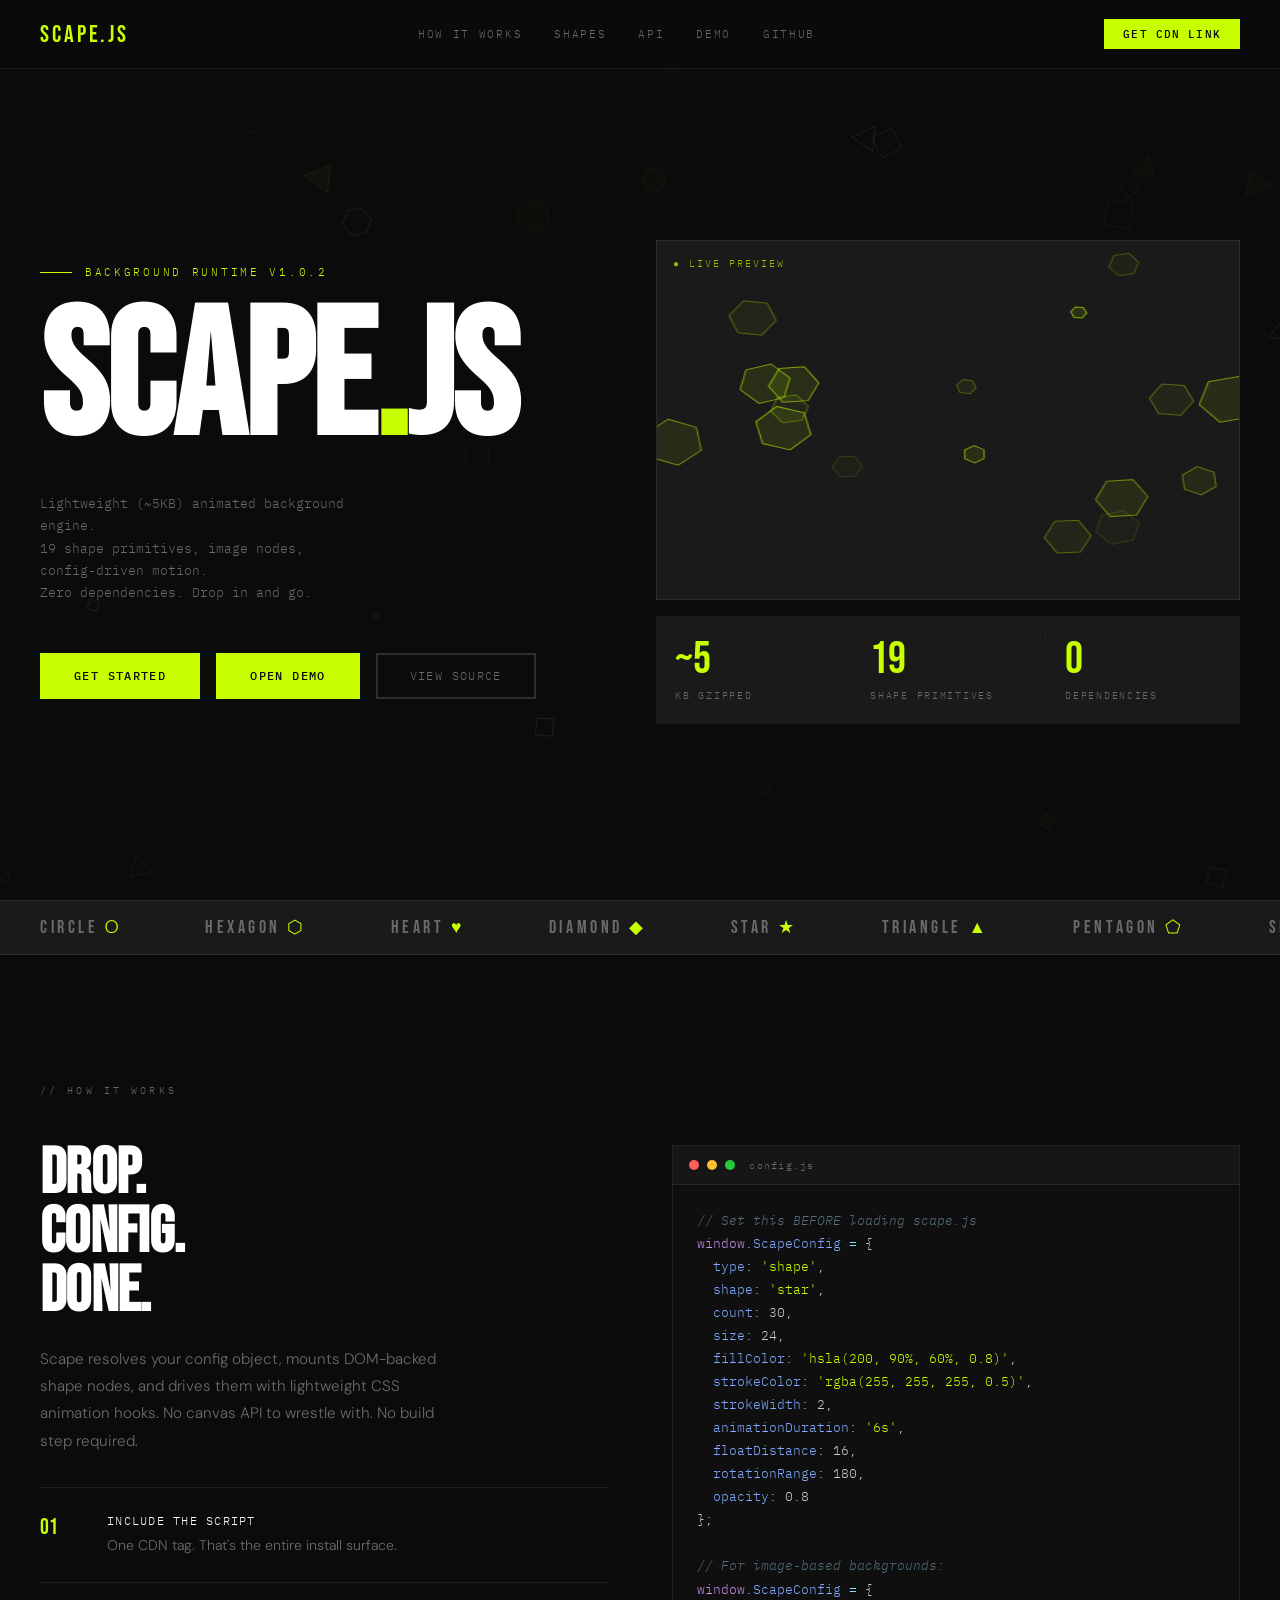
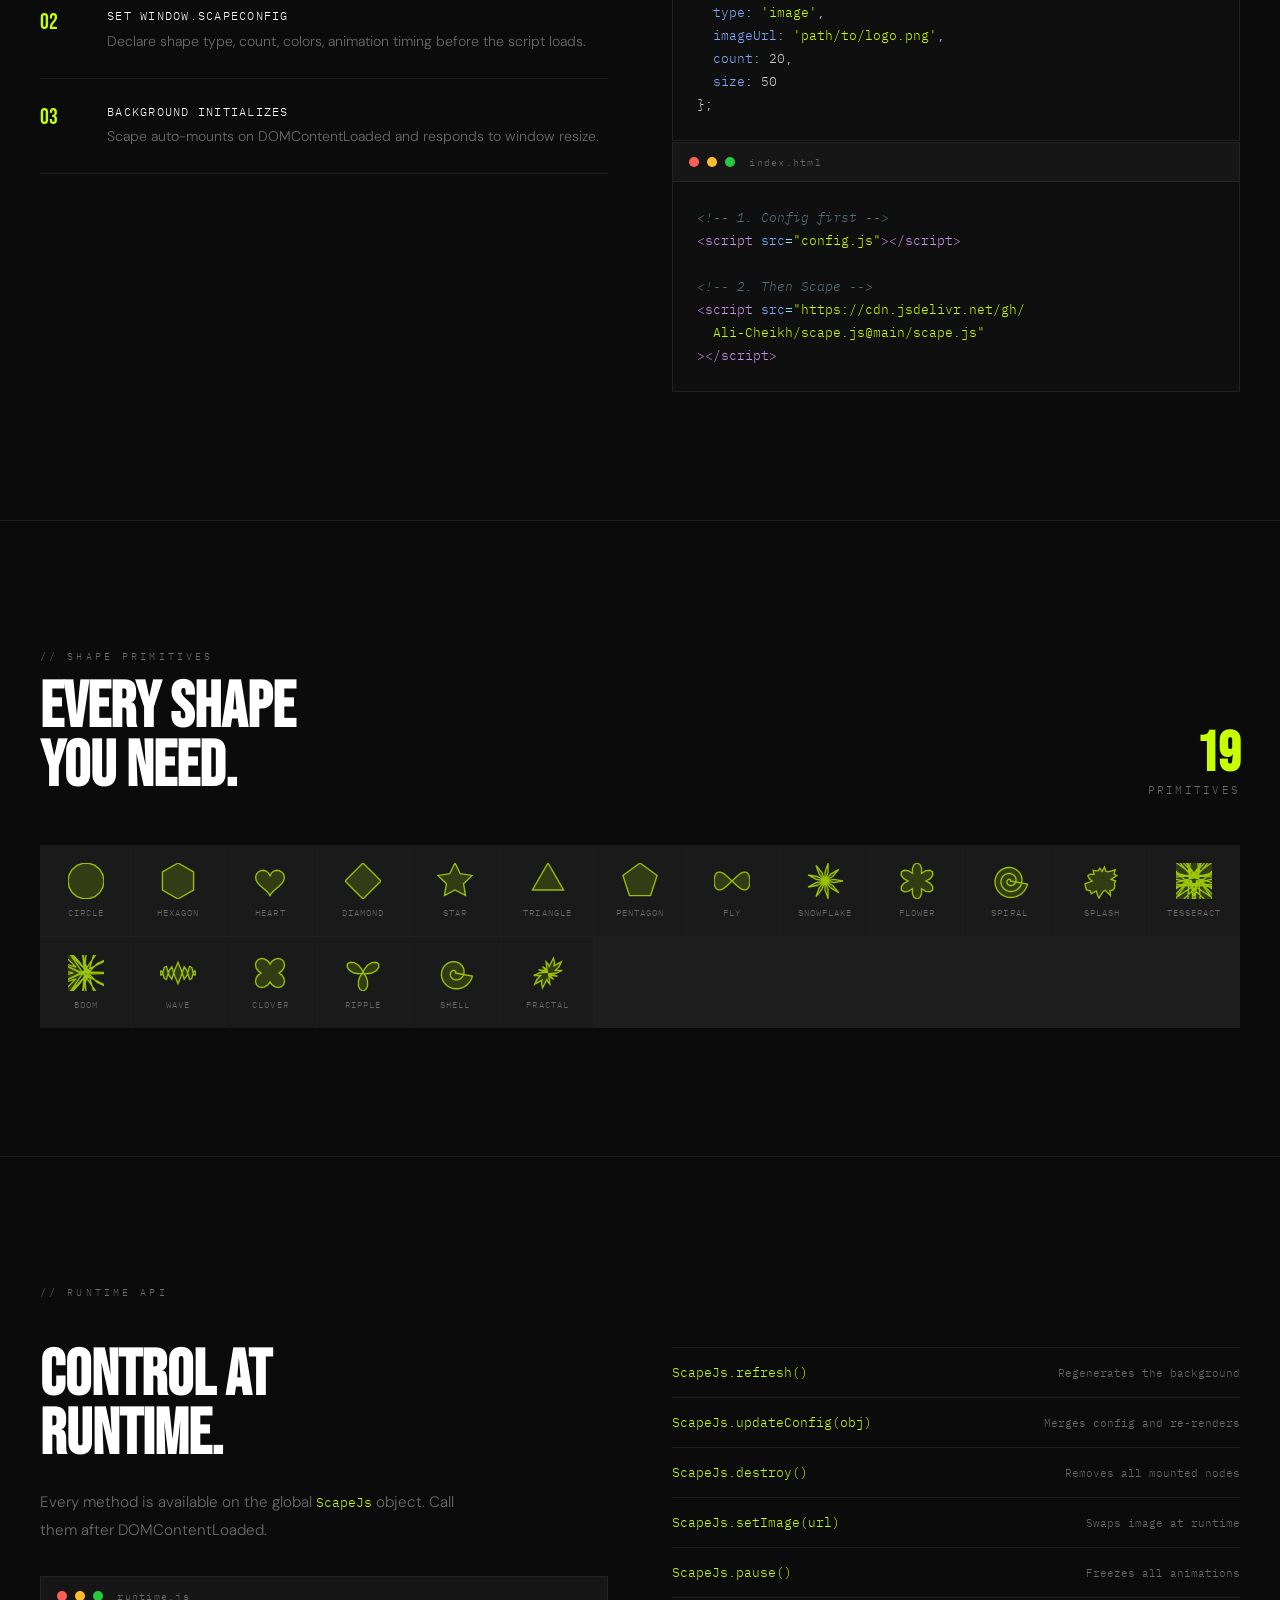
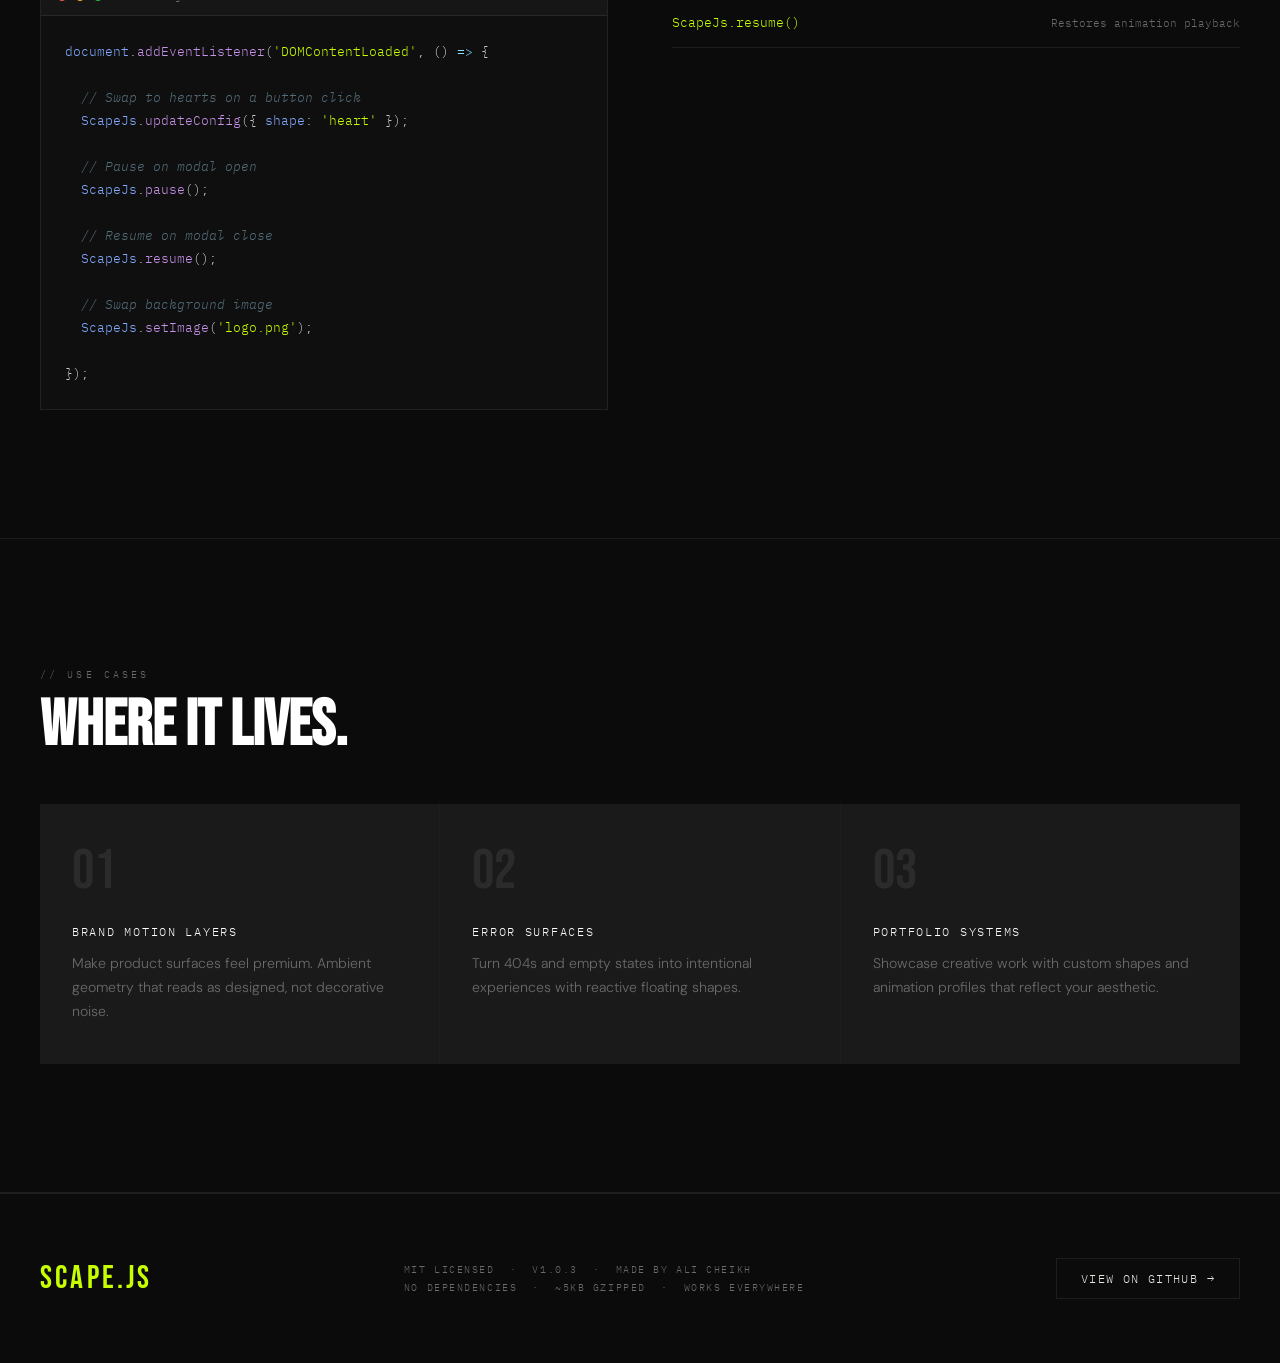
==== commit 4af8212e: "Update index.html" ====
--- a/index.html
+++ b/index.html
@@ -323,7 +323,7 @@
   <footer>
     <div class="footer-brand">Scape.js</div>
     <div class="footer-meta">
-      MIT Licensed &nbsp;·&nbsp; v1.0.2 &nbsp;·&nbsp; Made by <a href="https://github.com/Ali-Cheikh"
+      MIT Licensed &nbsp;·&nbsp; v1.0.3 &nbsp;·&nbsp; Made by <a href="https://github.com/Ali-Cheikh"
         target="_blank">Ali Cheikh</a><br />
       No dependencies &nbsp;·&nbsp; ~5KB gzipped &nbsp;·&nbsp; Works everywhere
     </div>
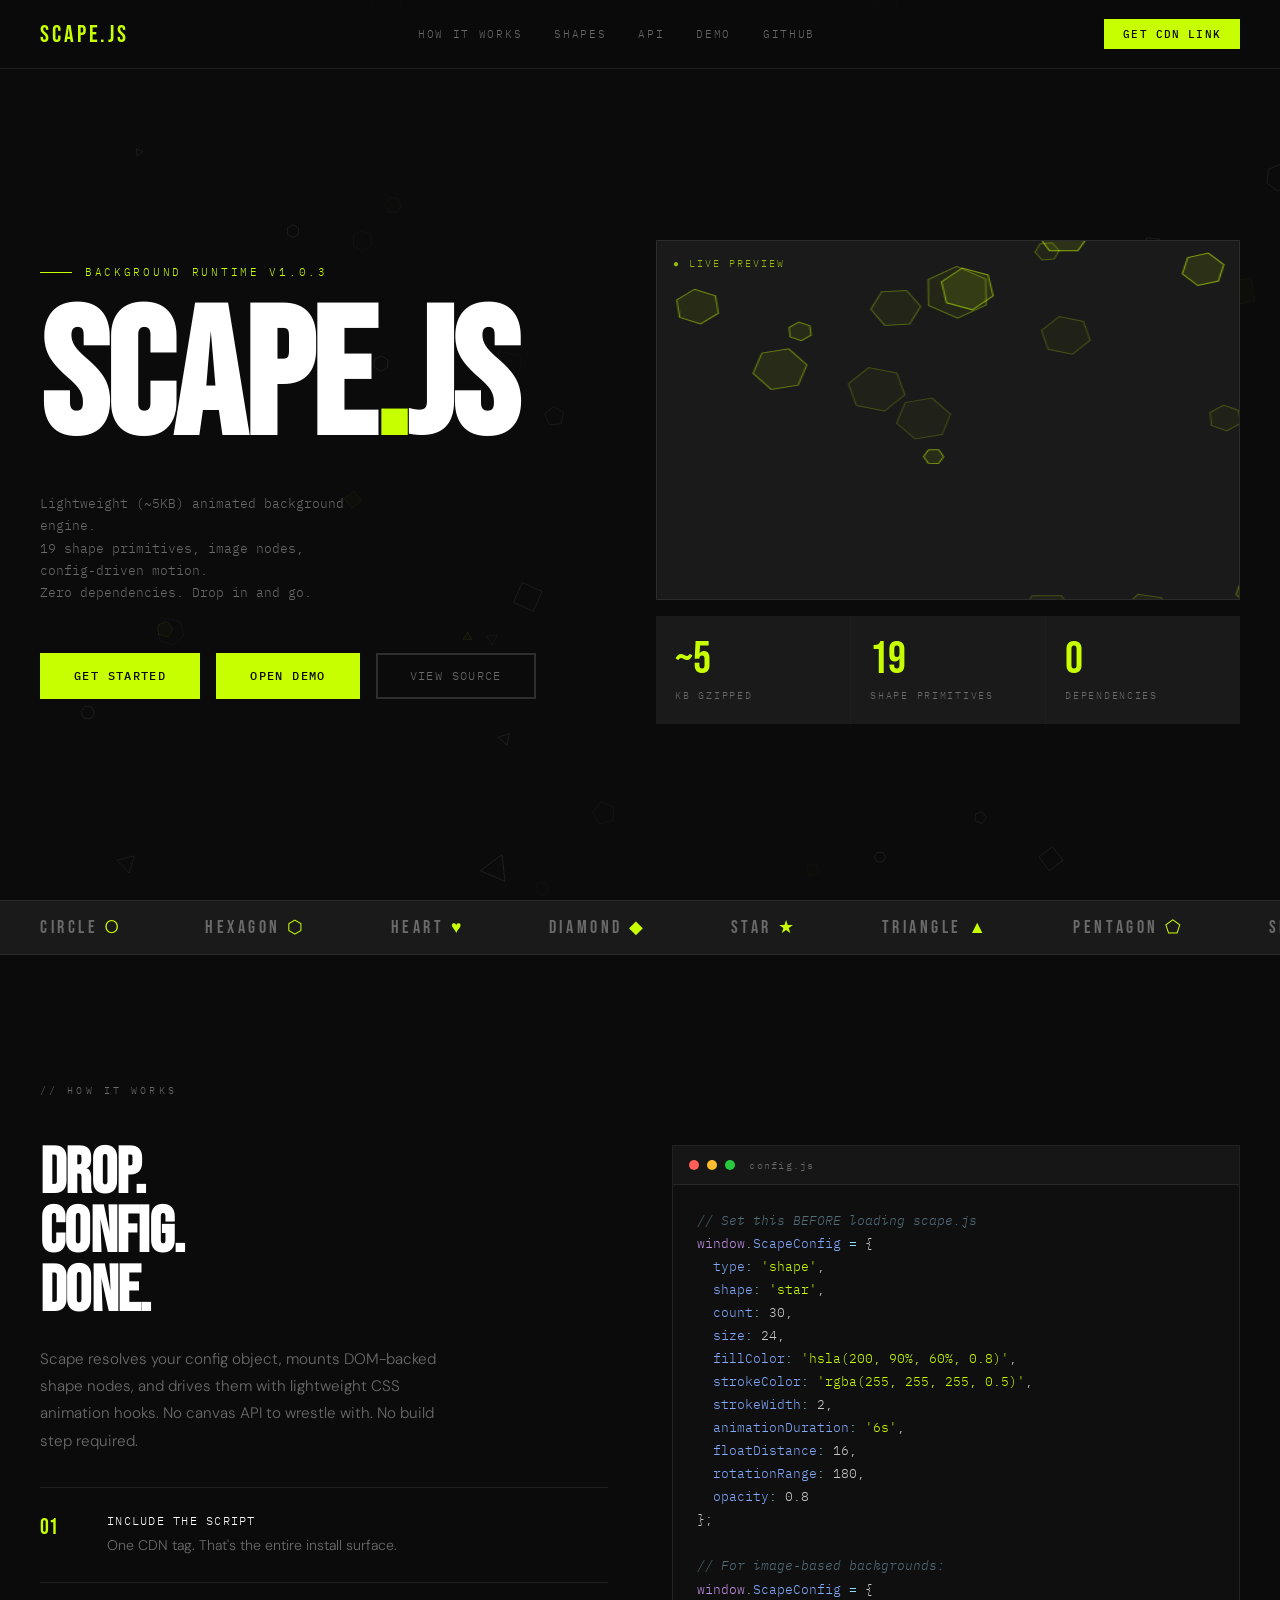
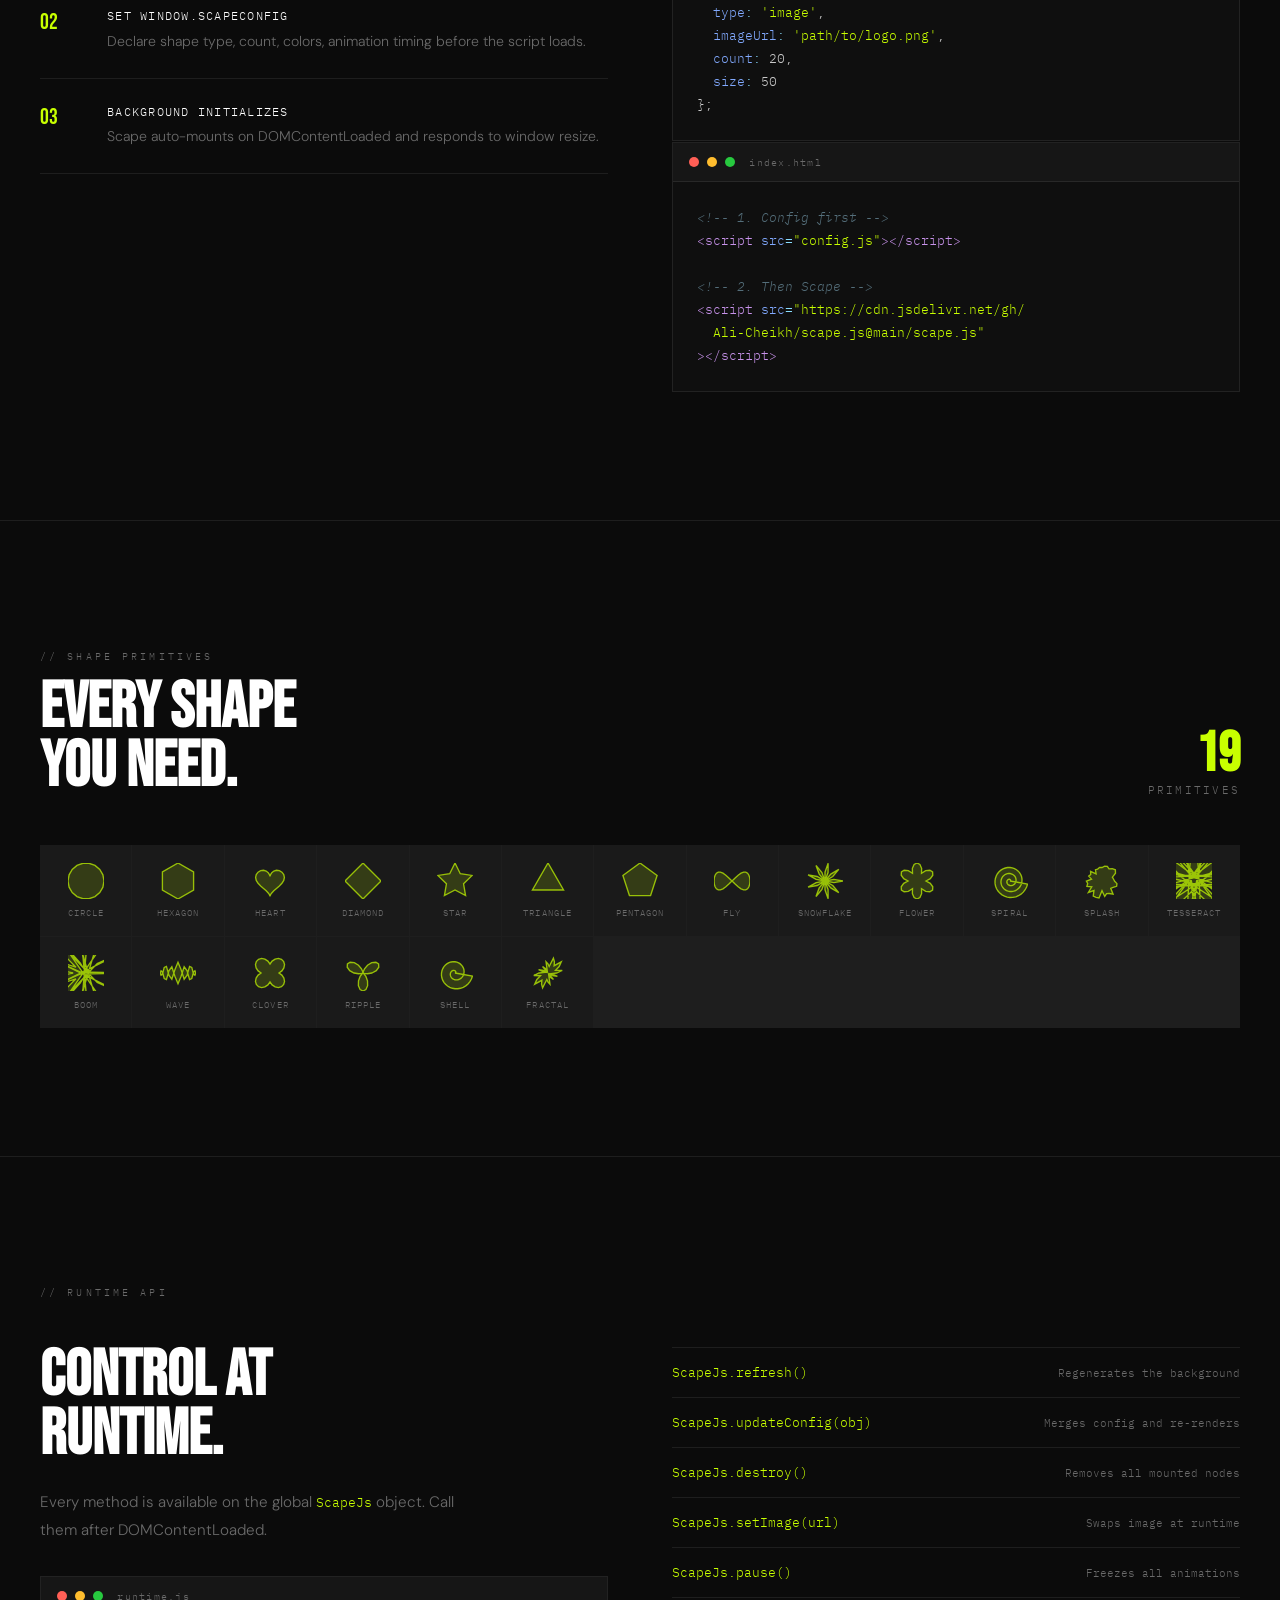
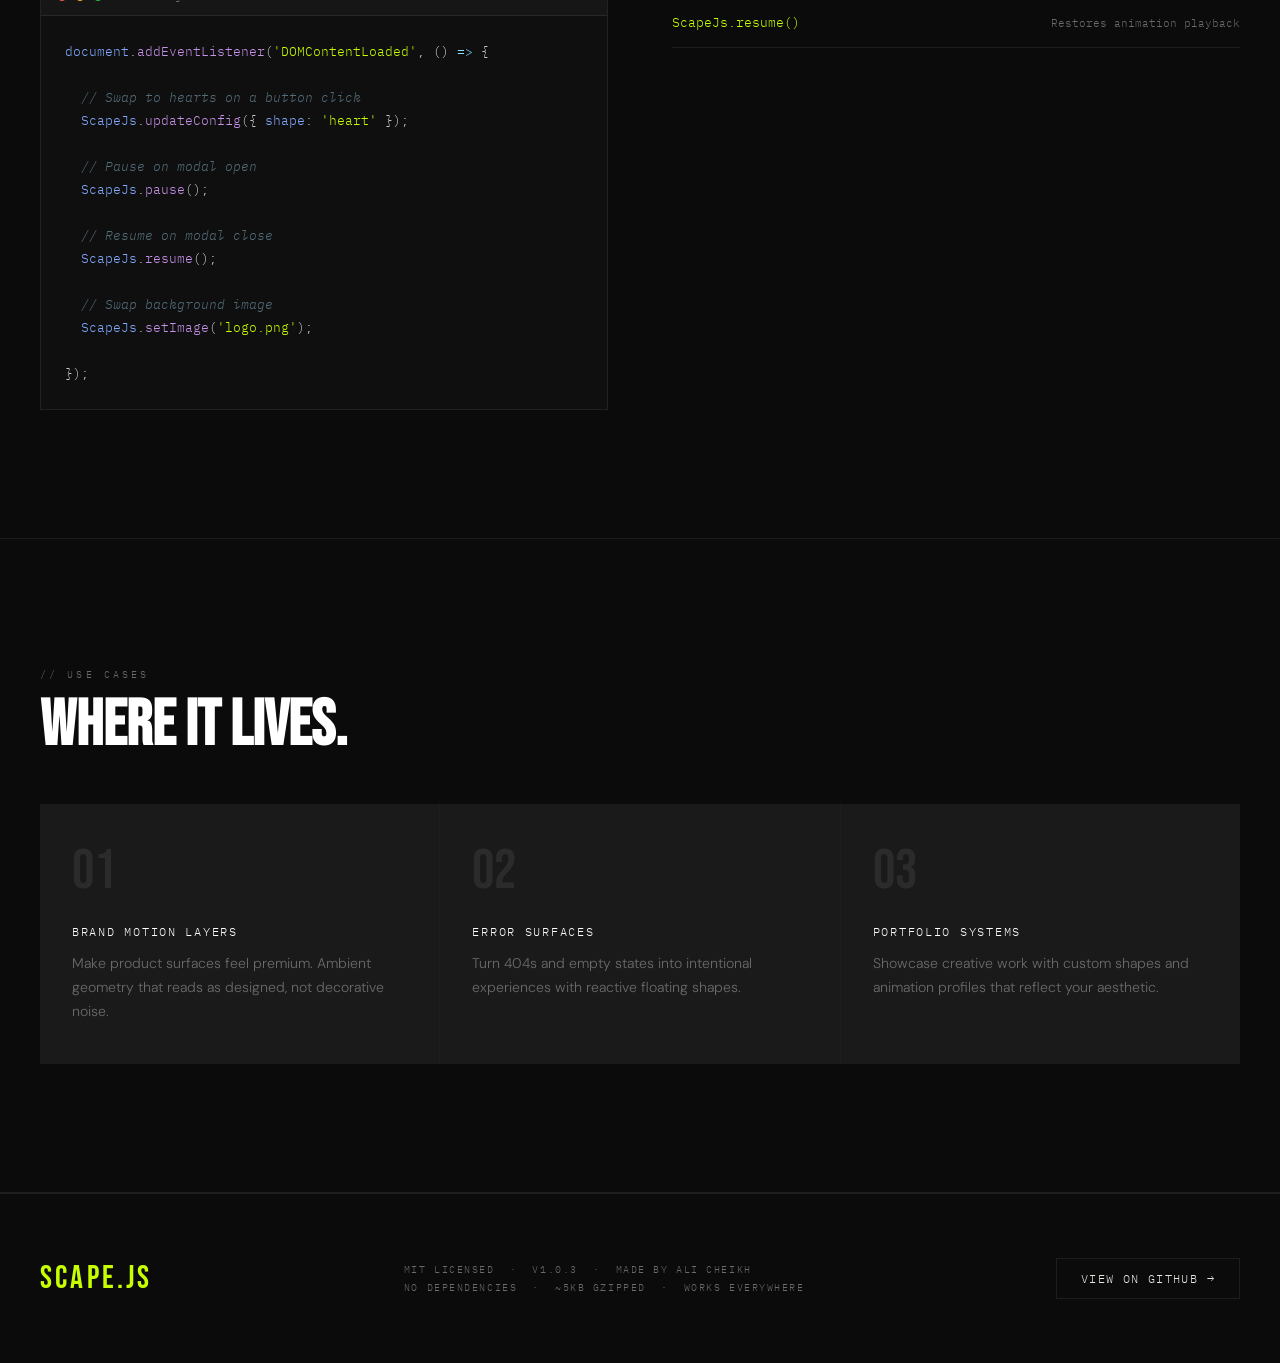
==== commit 84b9aad0: "Update index.html" ====
--- a/index.html
+++ b/index.html
@@ -44,7 +44,7 @@
   <!-- HERO -->
   <header class="hero">
     <div class="hero-left">
-      <div class="hero-eyebrow fade-up d1">Background Runtime v1.0.2</div>
+      <div class="hero-eyebrow fade-up d1">Background Runtime v1.0.3</div>
       <h1 class="hero-title fade-up d2">Scape<span>.</span>js</h1>
       <p class="hero-sub fade-up d3">
         Lightweight (~5KB) animated background engine.<br />
